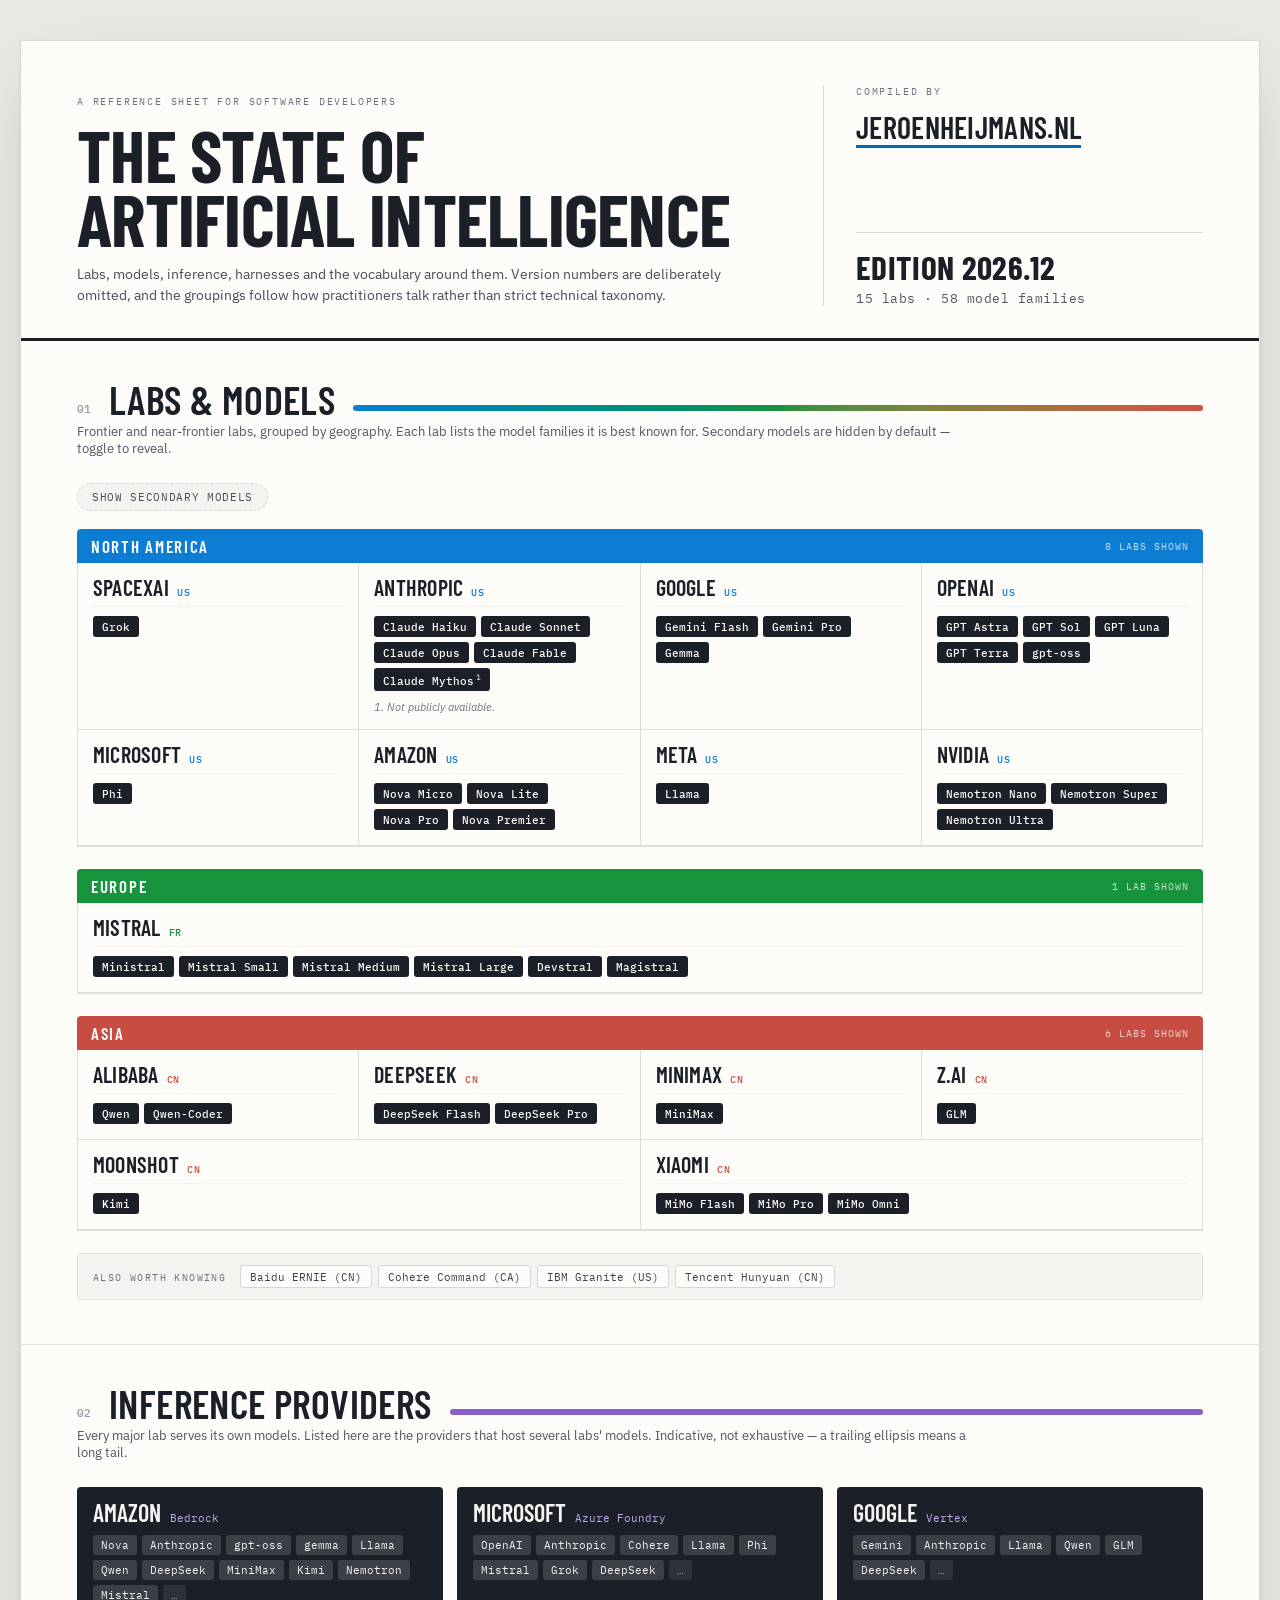
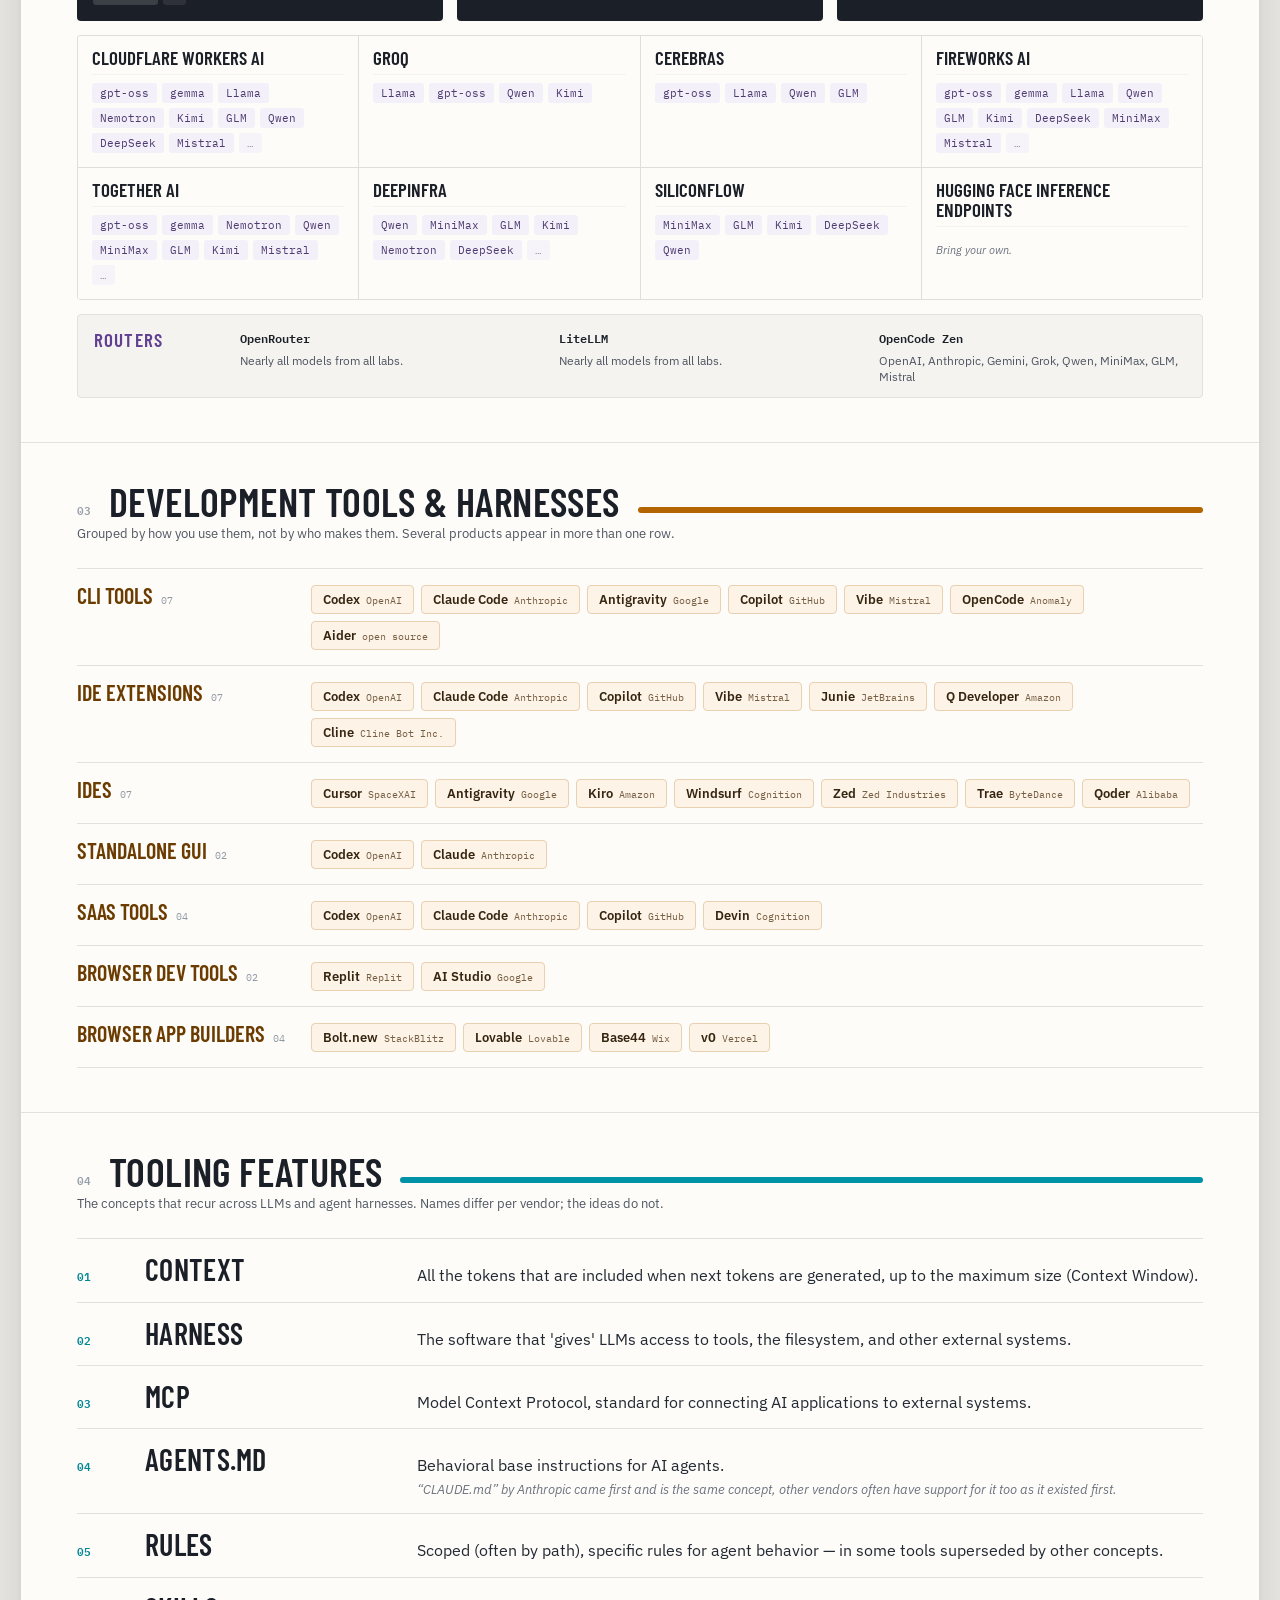
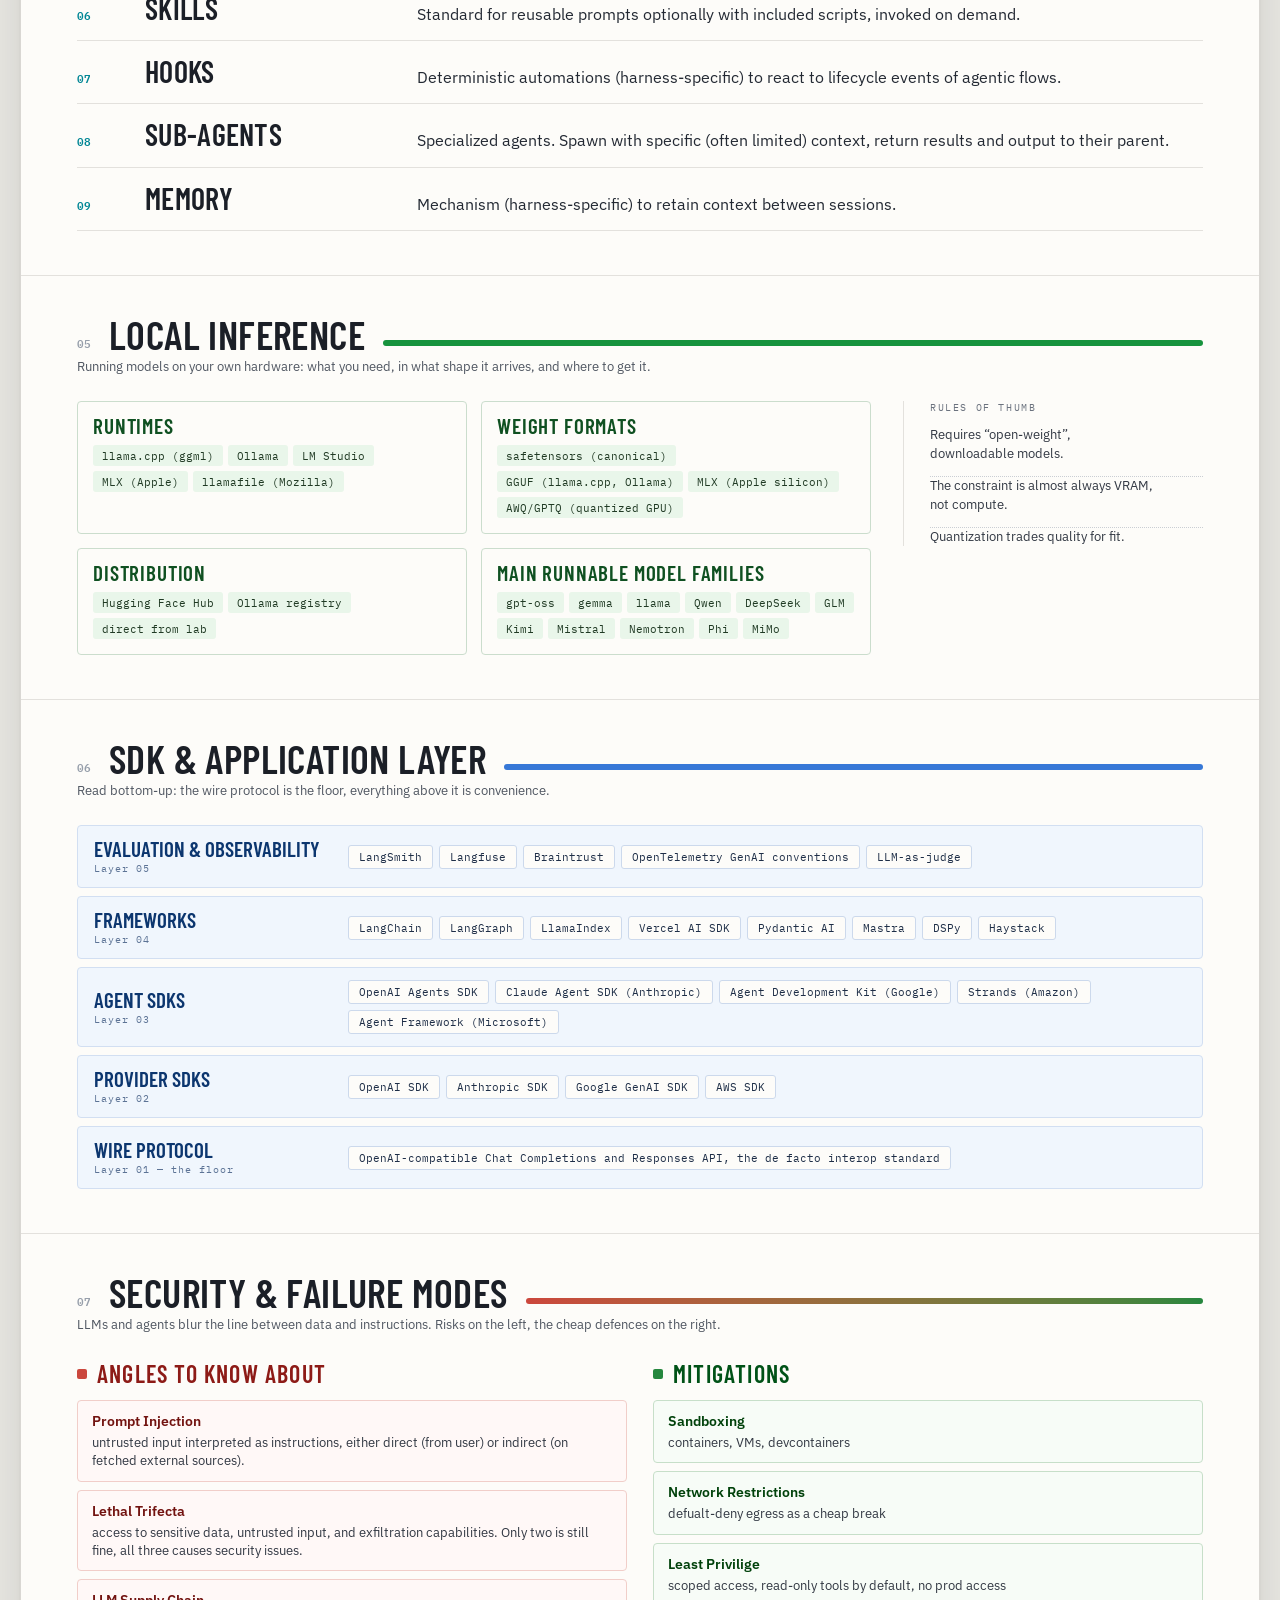
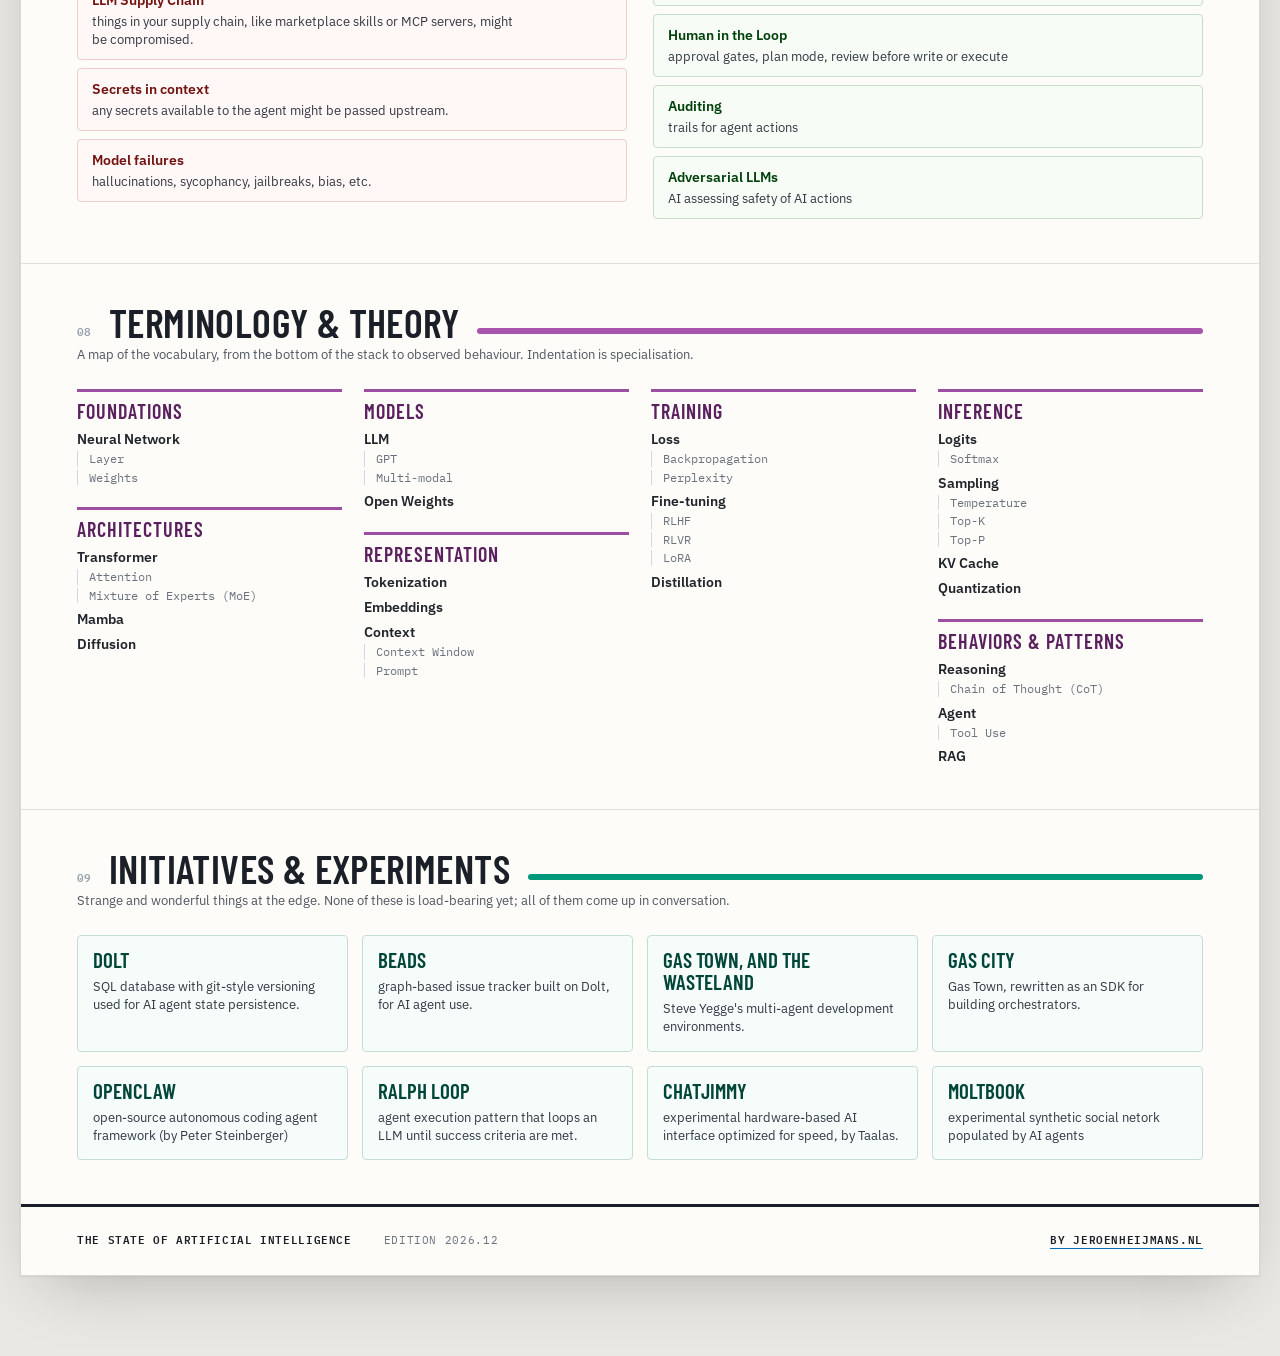
==== index.html @ d15d2871 "feat: implement "State of AI" poster infographic Single fixed-width (1440px max) poster page matchin" ====
<!doctype html>
<html lang="en">
<head>
<meta charset="utf-8">
<meta name="viewport" content="width=device-width, initial-scale=1">
<title>The State of Artificial Intelligence</title>
<meta name="description" content="A reference sheet for software developers: labs, models, inference, harnesses and the vocabulary around them.">
<link rel="preconnect" href="https://fonts.googleapis.com">
<link rel="preconnect" href="https://fonts.gstatic.com" crossorigin>
<link href="https://fonts.googleapis.com/css2?family=Barlow+Condensed:wght@500;600;700&family=IBM+Plex+Sans:wght@400;500;600&family=IBM+Plex+Mono:wght@400;500;600&display=swap" rel="stylesheet">
<link rel="stylesheet" href="css/style.css">
<link rel="icon" href="data:,">
</head>
<body>

<div class="page">
<div class="poster">

  <header class="title-block">
    <div class="title-main">
      <p class="kicker">A reference sheet for software developers</p>
      <h1>The State of<br>Artificial Intelligence</h1>
      <p class="dek">Labs, models, inference, harnesses and the vocabulary around them.
        Version numbers are deliberately omitted, and the groupings follow how
        practitioners talk rather than strict technical taxonomy.</p>
    </div>
    <div class="title-side">
      <div class="title-side-top">
        <div class="eyebrow">Compiled by</div>
        <a class="byline" href="https://jeroenheijmans.nl">JeroenHeijmans.nl</a>
      </div>
      <div class="title-side-bottom">
        <div class="edition" id="edition"></div>
        <div class="counts" id="counts"></div>
      </div>
    </div>
  </header>

  <main id="sections"></main>

  <footer class="colophon">
    <span class="colophon-title">The State of Artificial Intelligence</span>
    <span id="colophon-edition"></span>
    <span class="spacer"></span>
    <a href="https://jeroenheijmans.nl">By JeroenHeijmans.nl</a>
  </footer>

</div>
</div>

<script src="data/labs.js"></script>
<script src="data/inference.js"></script>
<script src="data/tools.js"></script>
<script src="data/features.js"></script>
<script src="data/local.js"></script>
<script src="data/sdk.js"></script>
<script src="data/security.js"></script>
<script src="data/terminology.js"></script>
<script src="data/initiatives.js"></script>
<script src="js/app.js"></script>
<script src="js/sections/labs.js"></script>
<script src="js/sections/inference.js"></script>
<script src="js/sections/tools.js"></script>
<script src="js/sections/features.js"></script>
<script src="js/sections/local.js"></script>
<script src="js/sections/sdk.js"></script>
<script src="js/sections/security.js"></script>
<script src="js/sections/terminology.js"></script>
<script src="js/sections/initiatives.js"></script>
</body>
</html>
---- css/style.css ----
/* ==========================================================================
   The State of Artificial Intelligence — design system
   One fixed-width poster, one style, screen and print alike.
   ========================================================================== */

:root {
  color-scheme: light;

  --paper:      oklch(0.93 0.006 90);
  --card:       oklch(0.99 0.004 90);
  --card-tint:  oklch(0.965 0.004 90);
  --ink:        oklch(0.24 0.015 260);
  --ink-soft:   oklch(0.42 0.02 260);
  --ink-muted:  oklch(0.45 0.02 260);
  --ink-faint:  oklch(0.55 0.02 260);
  --hairline:   oklch(0.9 0.006 90);
  --hairline-strong: oklch(0.88 0.006 90);
  --hairline-soft: oklch(0.91 0.006 90);

  --accent-link: oklch(0.52 0.15 250);
  --accent-link-hover: oklch(0.42 0.16 250);

  --hue-labs-na: 250;
  --hue-labs-eu: 148;
  --hue-labs-asia: 28;
  --hue-inference: 300;
  --hue-tools: 72;
  --hue-features: 205;
  --hue-local: 148;
  --hue-sdk: 258;
  --hue-security-risk: 28;
  --hue-security-mitigation: 148;
  --hue-terminology: 325;
  --hue-initiatives: 178;

  --font-display: "Barlow Condensed", sans-serif;
  --font-body: "IBM Plex Sans", system-ui, sans-serif;
  --font-mono: "IBM Plex Mono", ui-monospace, monospace;

  --content-max: 1440px;
  --radius: 4px;
}

* { box-sizing: border-box; }

html, body {
  margin: 0;
  padding: 0;
  background: var(--paper);
}

body {
  font-family: var(--font-body);
  color: var(--ink);
  -webkit-font-smoothing: antialiased;
  text-rendering: optimizeLegibility;
}

a { color: var(--accent-link); text-decoration: none; }
a:hover { color: var(--accent-link-hover); text-decoration: underline; }

.page {
  width: 100%;
  display: flex;
  justify-content: center;
  padding: 40px 20px 80px;
}

.poster {
  width: var(--content-max);
  max-width: 100%;
  background: var(--card);
  box-shadow: 0 1px 2px rgba(0, 0, 0, .06), 0 24px 64px -24px rgba(0, 0, 0, .25);
  border: 1px solid var(--hairline-strong);
}

/* ---------- Title block ---------- */

.title-block {
  display: grid;
  grid-template-columns: minmax(0, 1fr) 380px;
  gap: 40px;
  padding: 44px 56px 32px;
  border-bottom: 3px solid var(--ink);
}

.eyebrow, .kicker {
  font-family: var(--font-mono);
  font-size: 10px;
  letter-spacing: .18em;
  text-transform: uppercase;
  color: var(--ink-faint);
  margin-bottom: 14px;
}

.title-main h1 {
  font-family: var(--font-display);
  font-weight: 700;
  font-size: clamp(40px, 5.7vw, 82px);
  line-height: .88;
  letter-spacing: -.01em;
  text-transform: uppercase;
  margin: 0 0 14px;
}

.title-main .dek {
  margin: 0;
  max-width: 680px;
  font-size: 14px;
  line-height: 1.5;
  color: var(--ink-soft);
  text-wrap: pretty;
}

.title-side {
  display: flex;
  flex-direction: column;
  justify-content: space-between;
  gap: 26px;
  border-left: 1px solid var(--hairline-strong);
  padding-left: 32px;
}

.byline {
  font-family: var(--font-display);
  font-weight: 600;
  font-size: clamp(20px, 2.4vw, 30px);
  line-height: 1;
  text-transform: uppercase;
  letter-spacing: .01em;
  color: var(--ink);
  display: inline-block;
  border-bottom: 3px solid var(--accent-link);
  padding-bottom: 3px;
}
.byline:hover { color: var(--ink); text-decoration: none; }

.title-side-bottom {
  display: flex;
  flex-direction: column;
  gap: 6px;
  padding-top: 18px;
  border-top: 1px solid var(--hairline-strong);
}

.edition {
  font-family: var(--font-display);
  font-weight: 700;
  font-size: clamp(22px, 2.6vw, 34px);
  line-height: 1;
  text-transform: uppercase;
  letter-spacing: .01em;
}

.counts {
  font-family: var(--font-mono);
  font-size: 12.5px;
  letter-spacing: .04em;
  color: var(--ink-muted);
}

@media (max-width: 760px) {
  .title-block { grid-template-columns: 1fr; }
  .title-side { border-left: none; padding-left: 0; border-top: 1px solid var(--hairline-strong); padding-top: 24px; flex-direction: row; justify-content: space-between; }
}

/* ---------- Panels (shared chrome) ---------- */

.panel {
  padding: 40px 56px 44px;
  border-bottom: 1px solid var(--hairline-soft);
}
.panel:last-of-type { border-bottom: none; }

.panel-head {
  display: flex;
  align-items: flex-end;
  gap: 18px;
  margin-bottom: 6px;
}

.panel-num {
  font-family: var(--font-mono);
  font-size: 11px;
  font-weight: 600;
  color: oklch(0.7 0.02 260);
}

.panel-head h2 {
  font-family: var(--font-display);
  font-weight: 600;
  text-transform: uppercase;
  letter-spacing: .01em;
  font-size: clamp(26px, 3.4vw, 40px);
  line-height: .9;
  margin: 0;
}

.panel-rule {
  flex: 1;
  height: 6px;
  border-radius: 3px;
  margin-bottom: 6px;
  background: oklch(0.58 0.16 var(--accent, 250));
}

.panel-intro {
  margin: 0 0 26px;
  font-size: 13px;
  color: var(--ink-muted);
  max-width: 900px;
}

@media (prefers-reduced-motion: no-preference) {
  .panel {
    opacity: 0;
    transform: translateY(14px);
    transition: opacity .5s ease, transform .5s ease;
  }
  .panel.is-visible { opacity: 1; transform: none; }
}

/* Per-section accent hues */
.panel--inference-providers { --accent: var(--hue-inference); }
.panel--development-tools { --accent: var(--hue-tools); }
.panel--tooling-features { --accent: var(--hue-features); }
.panel--local-inference { --accent: var(--hue-local); }
.panel--sdk-application-layer { --accent: var(--hue-sdk); }
.panel--security-and-failure-modes .panel-rule {
  background: linear-gradient(90deg, oklch(0.58 0.17 var(--hue-security-risk)), oklch(0.55 0.14 var(--hue-security-mitigation)));
}
.panel--terminology-and-theory { --accent: var(--hue-terminology); }
.panel--initiatives-and-experiments { --accent: var(--hue-initiatives); }
.panel--labs-and-models .panel-rule {
  background: linear-gradient(90deg, oklch(0.58 0.16 var(--hue-labs-na)), oklch(0.58 0.16 var(--hue-labs-eu)), oklch(0.6 0.17 var(--hue-labs-asia)));
}

/* ---------- 01 Labs & Models ---------- */

.labs-toggle {
  font-family: var(--font-mono);
  font-size: 11px;
  letter-spacing: .06em;
  text-transform: uppercase;
  color: var(--ink-soft);
  background: var(--card-tint);
  border: 1px dashed var(--hairline-strong);
  border-radius: 999px;
  padding: 6px 14px;
  cursor: pointer;
  margin-bottom: 18px;
}
.labs-toggle:hover { color: var(--ink); border-color: var(--ink); }

.lab-region { margin-bottom: 22px; }

.lab-region-head {
  display: flex;
  align-items: center;
  gap: 12px;
  background: oklch(0.58 0.16 var(--region-hue, 250));
  padding: 7px 14px;
  border-radius: 4px 4px 0 0;
}
.lab-region-name {
  font-family: var(--font-display);
  font-weight: 600;
  text-transform: uppercase;
  letter-spacing: .1em;
  font-size: 17px;
  color: #fff;
}
.lab-region-tally {
  flex: 1;
  text-align: right;
  font-family: var(--font-mono);
  font-size: 10px;
  letter-spacing: .1em;
  color: rgba(255, 255, 255, .75);
  text-transform: uppercase;
}

.lab-grid {
  display: flex;
  flex-wrap: wrap;
  border: 1px solid var(--hairline);
  border-top: none;
  border-left: none;
}

.lab-card {
  flex: 1 1 280px;
  background: var(--card);
  border-left: 1px solid var(--hairline);
  border-bottom: 1px solid var(--hairline);
  padding: 13px 15px 15px;
  display: flex;
  flex-direction: column;
  gap: 9px;
}

.lab-card-head {
  display: flex;
  align-items: baseline;
  gap: 8px;
  border-bottom: 1px solid var(--card-tint);
  padding-bottom: 7px;
}
.lab-name {
  font-family: var(--font-display);
  font-weight: 600;
  font-size: 22px;
  line-height: 1;
  text-transform: uppercase;
  letter-spacing: .01em;
}
.lab-cc {
  font-family: var(--font-mono);
  font-size: 10px;
  font-weight: 500;
  color: oklch(0.58 0.16 var(--region-hue, 250));
  letter-spacing: .08em;
}
.lab-chips { display: flex; flex-wrap: wrap; gap: 5px; }

.lab-chip {
  display: inline-block;
  padding: 3.5px 9px;
  border-radius: 3px;
  font-family: var(--font-mono);
  font-size: 11px;
  white-space: nowrap;
}
.lab-chip--main {
  background: var(--ink);
  color: var(--card);
  font-weight: 500;
}
.lab-chip--secondary {
  background: var(--card-tint);
  border: 1px dashed oklch(0.8 0.01 260);
  color: var(--ink-muted);
}
.lab-chip--addendum {
  background: var(--card);
  border: 1px solid oklch(0.88 0.01 260);
  color: oklch(0.38 0.02 260);
}
.lab-chip-mark { font-size: 8px; opacity: .8; margin-left: 2px; }

.lab-chips--secondary { display: none; }
.labs-wrap--open .lab-chips--secondary { display: flex; }

.lab-footnote {
  font-size: 10.5px;
  font-style: italic;
  color: var(--ink-faint);
  line-height: 1.35;
}

.lab-addendum {
  display: flex;
  align-items: baseline;
  gap: 14px;
  flex-wrap: wrap;
  background: var(--card-tint);
  border: 1px solid var(--hairline-soft);
  border-radius: 4px;
  padding: 11px 15px;
}
.lab-addendum-label {
  font-family: var(--font-mono);
  font-size: 10px;
  letter-spacing: .14em;
  text-transform: uppercase;
  color: var(--ink-faint);
  white-space: nowrap;
}
.lab-addendum-chips { display: flex; flex-wrap: wrap; gap: 6px; }

/* ---------- 02 Inference Providers ---------- */

.hyperscaler-grid {
  display: grid;
  grid-template-columns: repeat(3, 1fr);
  gap: 14px;
  margin-bottom: 14px;
}
.hyperscaler-card {
  background: var(--ink);
  color: var(--card-tint);
  border-radius: 4px;
  padding: 14px 16px 16px;
  display: flex;
  flex-direction: column;
  gap: 10px;
}
.hyperscaler-head { display: flex; align-items: baseline; gap: 9px; }
.hyperscaler-name {
  font-family: var(--font-display);
  font-weight: 600;
  font-size: 24px;
  line-height: 1;
  text-transform: uppercase;
}
.hyperscaler-product {
  font-family: var(--font-mono);
  font-size: 11px;
  color: oklch(0.78 0.09 var(--hue-inference));
}

.host-chips { display: flex; flex-wrap: wrap; gap: 5px; }
.host-chip {
  display: inline-block;
  padding: 3px 8px;
  border-radius: 3px;
  background: rgba(255, 255, 255, .14);
  font-family: var(--font-mono);
  font-size: 10.5px;
  white-space: nowrap;
}
.provider-card .host-chip {
  background: oklch(0.96 0.012 var(--hue-inference));
  color: oklch(0.4 0.09 var(--hue-inference));
}
.host-chip--ellipsis { opacity: .6; }

.provider-grid {
  display: flex;
  flex-wrap: wrap;
  border: 1px solid var(--hairline);
  border-radius: 4px;
  overflow: hidden;
  border-bottom: none;
  border-right: none;
  margin-bottom: 14px;
}
.provider-card {
  flex: 1 1 258px;
  background: var(--card);
  border-right: 1px solid var(--hairline);
  border-bottom: 1px solid var(--hairline);
  padding: 12px 14px 14px;
  display: flex;
  flex-direction: column;
  gap: 8px;
}
.provider-name {
  font-family: var(--font-display);
  font-weight: 600;
  font-size: 19px;
  line-height: 1.05;
  text-transform: uppercase;
  border-bottom: 1px solid var(--card-tint);
  padding-bottom: 6px;
}
.provider-note { font-size: 10.5px; font-style: italic; color: var(--ink-faint); }

.router-row {
  display: grid;
  grid-template-columns: 130px 1fr;
  gap: 16px;
  align-items: start;
  background: var(--card-tint);
  border: 1px solid var(--hairline-soft);
  border-radius: 4px;
  padding: 13px 16px;
}
.router-label {
  font-family: var(--font-display);
  font-weight: 600;
  font-size: 19px;
  text-transform: uppercase;
  letter-spacing: .06em;
  color: oklch(0.45 0.13 var(--hue-inference));
}
.router-grid { display: grid; grid-template-columns: repeat(3, 1fr); gap: 12px; }
.router-item { display: flex; flex-direction: column; gap: 5px; }
.router-name { font-family: var(--font-mono); font-size: 12px; font-weight: 600; }
.router-hosts { font-size: 11.5px; color: var(--ink-muted); line-height: 1.35; }

@media (max-width: 900px) {
  .hyperscaler-grid { grid-template-columns: 1fr; }
  .router-row { grid-template-columns: 1fr; }
  .router-grid { grid-template-columns: 1fr 1fr; }
}

/* ---------- 03 Development Tools & Harnesses ---------- */

.tools-wrap { display: flex; flex-direction: column; border-top: 1px solid var(--hairline-soft); }

.tool-row {
  display: grid;
  grid-template-columns: 210px 1fr;
  gap: 24px;
  align-items: baseline;
  padding: 15px 0;
  border-bottom: 1px solid var(--hairline-soft);
}
.tool-cat { display: flex; align-items: baseline; gap: 8px; }
.tool-cat-name {
  font-family: var(--font-display);
  font-weight: 600;
  font-size: 22px;
  line-height: 1;
  text-transform: uppercase;
  color: oklch(0.4 0.11 var(--hue-tools));
}
.tool-cat-tally { font-family: var(--font-mono); font-size: 10px; color: oklch(0.68 0.02 260); }

.tool-chips { display: flex; flex-wrap: wrap; gap: 7px; }
.tool-chip {
  display: inline-flex;
  align-items: baseline;
  gap: 6px;
  padding: 5px 11px;
  border-radius: 4px;
  background: oklch(0.97 0.02 var(--hue-tools));
  border: 1px solid oklch(0.87 0.05 var(--hue-tools));
  white-space: nowrap;
}
.tool-name { font-size: 13px; font-weight: 600; color: oklch(0.28 0.04 var(--hue-tools)); }
.tool-vendor { font-family: var(--font-mono); font-size: 10px; color: oklch(0.5 0.05 var(--hue-tools)); }

@media (max-width: 700px) {
  .tool-row { grid-template-columns: 1fr; gap: 8px; }
}

/* ---------- 04 Tooling Features ---------- */

.features-wrap { display: flex; flex-direction: column; border-top: 1px solid var(--hairline-soft); }

.feature-row {
  display: grid;
  grid-template-columns: 46px 250px 1fr;
  gap: 22px;
  align-items: baseline;
  padding: 15px 0;
  border-bottom: 1px solid var(--hairline-soft);
}
.feature-num { font-family: var(--font-mono); font-size: 11px; font-weight: 600; color: oklch(0.55 0.13 var(--hue-features)); }
.feature-term {
  font-family: var(--font-display);
  font-weight: 600;
  font-size: 30px;
  line-height: 1;
  text-transform: uppercase;
  letter-spacing: .01em;
}
.feature-body { display: flex; flex-direction: column; gap: 4px; }
.feature-def { font-size: 16px; line-height: 1.4; color: oklch(0.28 0.02 260); text-wrap: pretty; }
.feature-footnote { font-size: 12.5px; font-style: italic; line-height: 1.4; color: var(--ink-faint); text-wrap: pretty; }

@media (max-width: 760px) {
  .feature-row { grid-template-columns: 1fr; gap: 4px; }
}

/* ---------- 05 Local Inference ---------- */

.local-wrap { display: grid; grid-template-columns: 1fr 300px; gap: 32px; align-items: start; }

.lane-grid { display: grid; grid-template-columns: repeat(2, 1fr); gap: 14px; }
.lane-card {
  border: 1px solid oklch(0.88 0.03 var(--hue-local));
  border-radius: 4px;
  padding: 13px 15px 15px;
  display: flex;
  flex-direction: column;
  gap: 9px;
}
.lane-name {
  font-family: var(--font-display);
  font-weight: 600;
  font-size: 21px;
  line-height: 1;
  text-transform: uppercase;
  letter-spacing: .04em;
  color: oklch(0.38 0.1 var(--hue-local));
}
.lane-items { display: flex; flex-wrap: wrap; gap: 5px; }
.lane-chip {
  padding: 3.5px 9px;
  border-radius: 3px;
  background: oklch(0.96 0.02 var(--hue-local));
  font-family: var(--font-mono);
  font-size: 11px;
  color: oklch(0.32 0.05 var(--hue-local));
  white-space: nowrap;
}

.local-notes {
  border-left: 1px solid var(--hairline-soft);
  padding-left: 26px;
  display: flex;
  flex-direction: column;
  gap: 12px;
}
.local-notes-label {
  font-family: var(--font-mono);
  font-size: 10px;
  letter-spacing: .16em;
  text-transform: uppercase;
  color: var(--ink-faint);
}
.local-note {
  font-size: 13px;
  line-height: 1.45;
  color: oklch(0.34 0.02 260);
  padding-bottom: 12px;
  border-bottom: 1px dotted oklch(0.85 0.01 260);
  text-wrap: pretty;
}
.local-note:last-child { border-bottom: none; padding-bottom: 0; }

@media (max-width: 900px) {
  .local-wrap { grid-template-columns: 1fr; }
  .local-notes { border-left: none; padding-left: 0; border-top: 1px solid var(--hairline-soft); padding-top: 16px; }
}
@media (max-width: 600px) {
  .lane-grid { grid-template-columns: 1fr; }
}

/* ---------- 06 SDK & Application Layer ---------- */

.sdk-wrap { display: flex; flex-direction: column; gap: 8px; }
.sdk-layer {
  display: grid;
  grid-template-columns: 232px 1fr;
  gap: 22px;
  align-items: center;
  background: oklch(0.97 0.012 var(--hue-sdk));
  border: 1px solid oklch(0.9 0.03 var(--hue-sdk));
  border-radius: 4px;
  padding: 12px 16px;
}
.sdk-layer-head { display: flex; flex-direction: column; gap: 2px; }
.sdk-layer-name {
  font-family: var(--font-display);
  font-weight: 600;
  font-size: 21px;
  line-height: 1.05;
  text-transform: uppercase;
  color: oklch(0.34 0.11 var(--hue-sdk));
}
.sdk-layer-tier { font-family: var(--font-mono); font-size: 10px; letter-spacing: .1em; color: oklch(0.55 0.06 var(--hue-sdk)); }
.sdk-layer-items { display: flex; flex-wrap: wrap; gap: 6px; }
.sdk-chip {
  display: inline-block;
  padding: 4px 10px;
  border-radius: 3px;
  background: var(--card);
  border: 1px solid oklch(0.88 0.03 var(--hue-sdk));
  font-family: var(--font-mono);
  font-size: 11px;
  color: oklch(0.3 0.05 var(--hue-sdk));
  white-space: nowrap;
}

@media (max-width: 700px) {
  .sdk-layer { grid-template-columns: 1fr; }
}

/* ---------- 07 Security & Failure Modes ---------- */

.sec-grid { display: grid; grid-template-columns: 1fr 1fr; gap: 26px; align-items: start; }
.sec-col-head {
  display: flex;
  align-items: center;
  gap: 10px;
  margin-bottom: 12px;
  font-family: var(--font-display);
  font-weight: 600;
  font-size: 24px;
  text-transform: uppercase;
  letter-spacing: .05em;
}
.sec-col-head--risk { color: oklch(0.42 0.15 var(--hue-security-risk)); }
.sec-col-head--mitigation { color: oklch(0.38 0.12 var(--hue-security-mitigation)); }
.sec-dot { width: 10px; height: 10px; border-radius: 2px; }
.sec-col-head--risk .sec-dot { background: oklch(0.58 0.17 var(--hue-security-risk)); }
.sec-col-head--mitigation .sec-dot { background: oklch(0.55 0.14 var(--hue-security-mitigation)); }

.sec-list { display: flex; flex-direction: column; gap: 8px; }
.sec-card { border-radius: 4px; padding: 11px 14px; }
.sec-card--risk { border: 1px solid oklch(0.88 0.04 var(--hue-security-risk)); background: oklch(0.985 0.008 var(--hue-security-risk)); }
.sec-card--mitigation { border: 1px solid oklch(0.88 0.04 var(--hue-security-mitigation)); background: oklch(0.985 0.008 var(--hue-security-mitigation)); }
.sec-term { font-size: 14px; font-weight: 600; margin-bottom: 3px; }
.sec-card--risk .sec-term { color: oklch(0.36 0.13 var(--hue-security-risk)); }
.sec-card--mitigation .sec-term { color: oklch(0.32 0.11 var(--hue-security-mitigation)); }
.sec-def { font-size: 12.5px; line-height: 1.45; color: oklch(0.34 0.02 260); text-wrap: pretty; }

@media (max-width: 760px) {
  .sec-grid { grid-template-columns: 1fr; }
}

/* ---------- 08 Terminology & Theory ---------- */

.term-wrap { columns: 4; column-gap: 22px; }
.term-category {
  break-inside: avoid;
  border-top: 3px solid oklch(0.55 0.15 var(--hue-terminology));
  padding-top: 9px;
  margin-bottom: 22px;
}
.term-category-name {
  font-family: var(--font-display);
  font-weight: 600;
  font-size: 20px;
  line-height: 1;
  text-transform: uppercase;
  letter-spacing: .05em;
  margin-bottom: 9px;
  color: oklch(0.36 0.12 var(--hue-terminology));
}
.term-node { margin-bottom: 7px; }
.term-name { font-size: 13.5px; font-weight: 600; color: oklch(0.26 0.015 260); }
.term-child {
  font-family: var(--font-mono);
  font-size: 11.5px;
  color: var(--ink-faint);
  padding-left: 11px;
  border-left: 1px solid oklch(0.88 0.03 var(--hue-terminology));
  margin-top: 3px;
  line-height: 1.35;
}

@media (max-width: 1100px) { .term-wrap { columns: 3; } }
@media (max-width: 800px) { .term-wrap { columns: 2; } }
@media (max-width: 500px) { .term-wrap { columns: 1; } }

/* ---------- 09 Initiatives & Experiments ---------- */

.init-grid { display: grid; grid-template-columns: repeat(4, 1fr); gap: 14px; }
.init-card {
  border: 1px solid oklch(0.88 0.03 var(--hue-initiatives));
  background: oklch(0.985 0.008 var(--hue-initiatives));
  border-radius: 4px;
  padding: 13px 15px 15px;
  display: flex;
  flex-direction: column;
  gap: 6px;
}
.init-name {
  font-family: var(--font-display);
  font-weight: 600;
  font-size: 21px;
  line-height: 1.05;
  text-transform: uppercase;
  color: oklch(0.34 0.09 var(--hue-initiatives));
}
.init-def { font-size: 12.5px; line-height: 1.45; color: oklch(0.34 0.02 260); text-wrap: pretty; }

@media (max-width: 1000px) { .init-grid { grid-template-columns: repeat(2, 1fr); } }
@media (max-width: 500px) { .init-grid { grid-template-columns: 1fr; } }

/* ---------- Colophon ---------- */

.colophon {
  border-top: 3px solid var(--ink);
  padding: 22px 56px 26px;
  display: flex;
  align-items: baseline;
  gap: 32px;
  flex-wrap: wrap;
  font-family: var(--font-mono);
  font-size: 10.5px;
  letter-spacing: .06em;
  text-transform: uppercase;
  color: var(--ink-faint);
}
.colophon-title { font-weight: 600; color: var(--ink); }
.colophon .spacer { flex: 1; }
.colophon a {
  font-weight: 600;
  letter-spacing: .06em;
  color: var(--ink);
  border-bottom: 1px solid var(--accent-link);
}
.colophon a:hover { text-decoration: none; }

/* ---------- General responsive fallback ---------- */

@media (max-width: 640px) {
  .title-block, .panel { padding-left: 22px; padding-right: 22px; }
  .colophon { padding-left: 22px; padding-right: 22px; }
}

/* ---------- Print ---------- */

@media print {
  @page { margin: 10mm; }

  html, body { background: #fff; }

  * {
    -webkit-print-color-adjust: exact;
    print-color-adjust: exact;
  }

  .page { padding: 0; }
  .poster { box-shadow: none; border: none; }

  .panel { opacity: 1 !important; transform: none !important; transition: none !important; }

  /* Secondary models must always be visible in print, regardless of the
     on-screen toggle state — a printed reference sheet has no interactivity. */
  .lab-chips--secondary { display: flex !important; }
  .labs-toggle { display: none; }

  .panel { break-inside: avoid; page-break-inside: avoid; }
  .lab-region { break-inside: avoid; }
  .lab-card { break-inside: avoid; }

  a[href]::after { content: ""; }
}
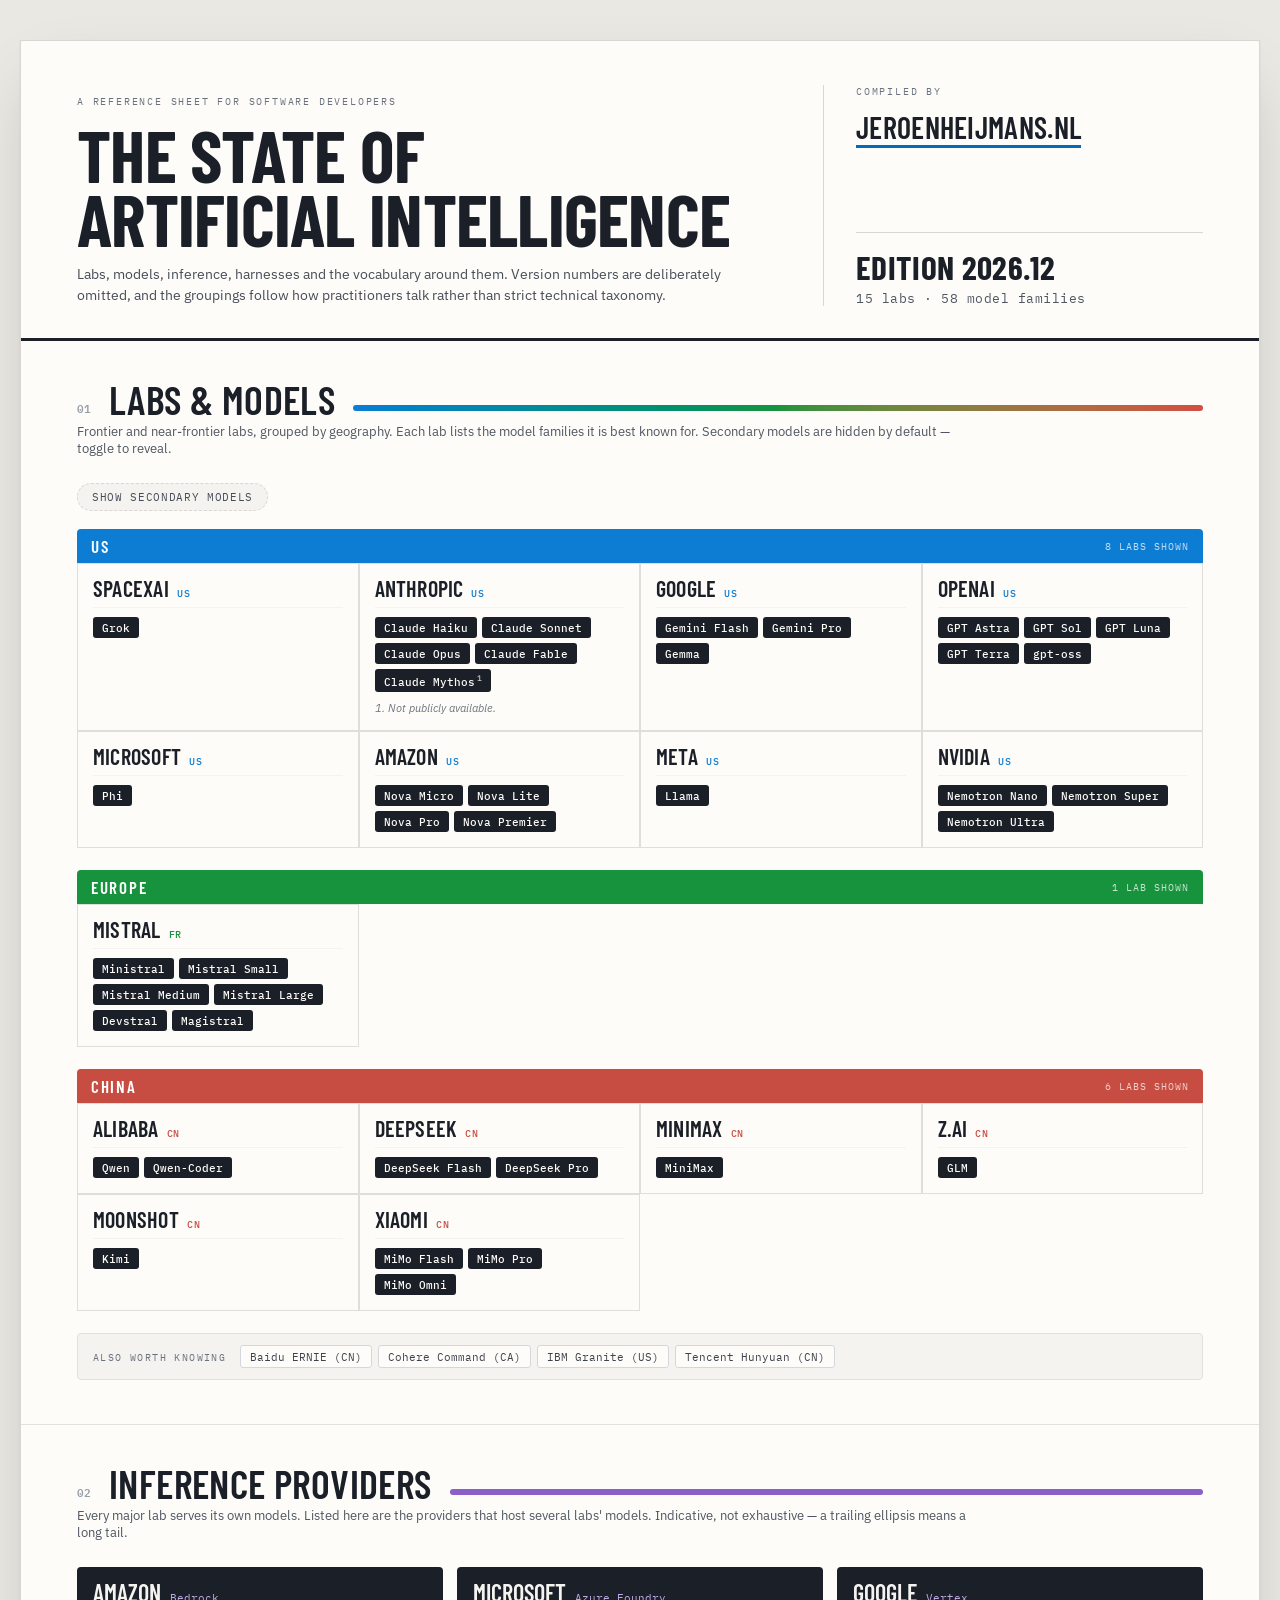
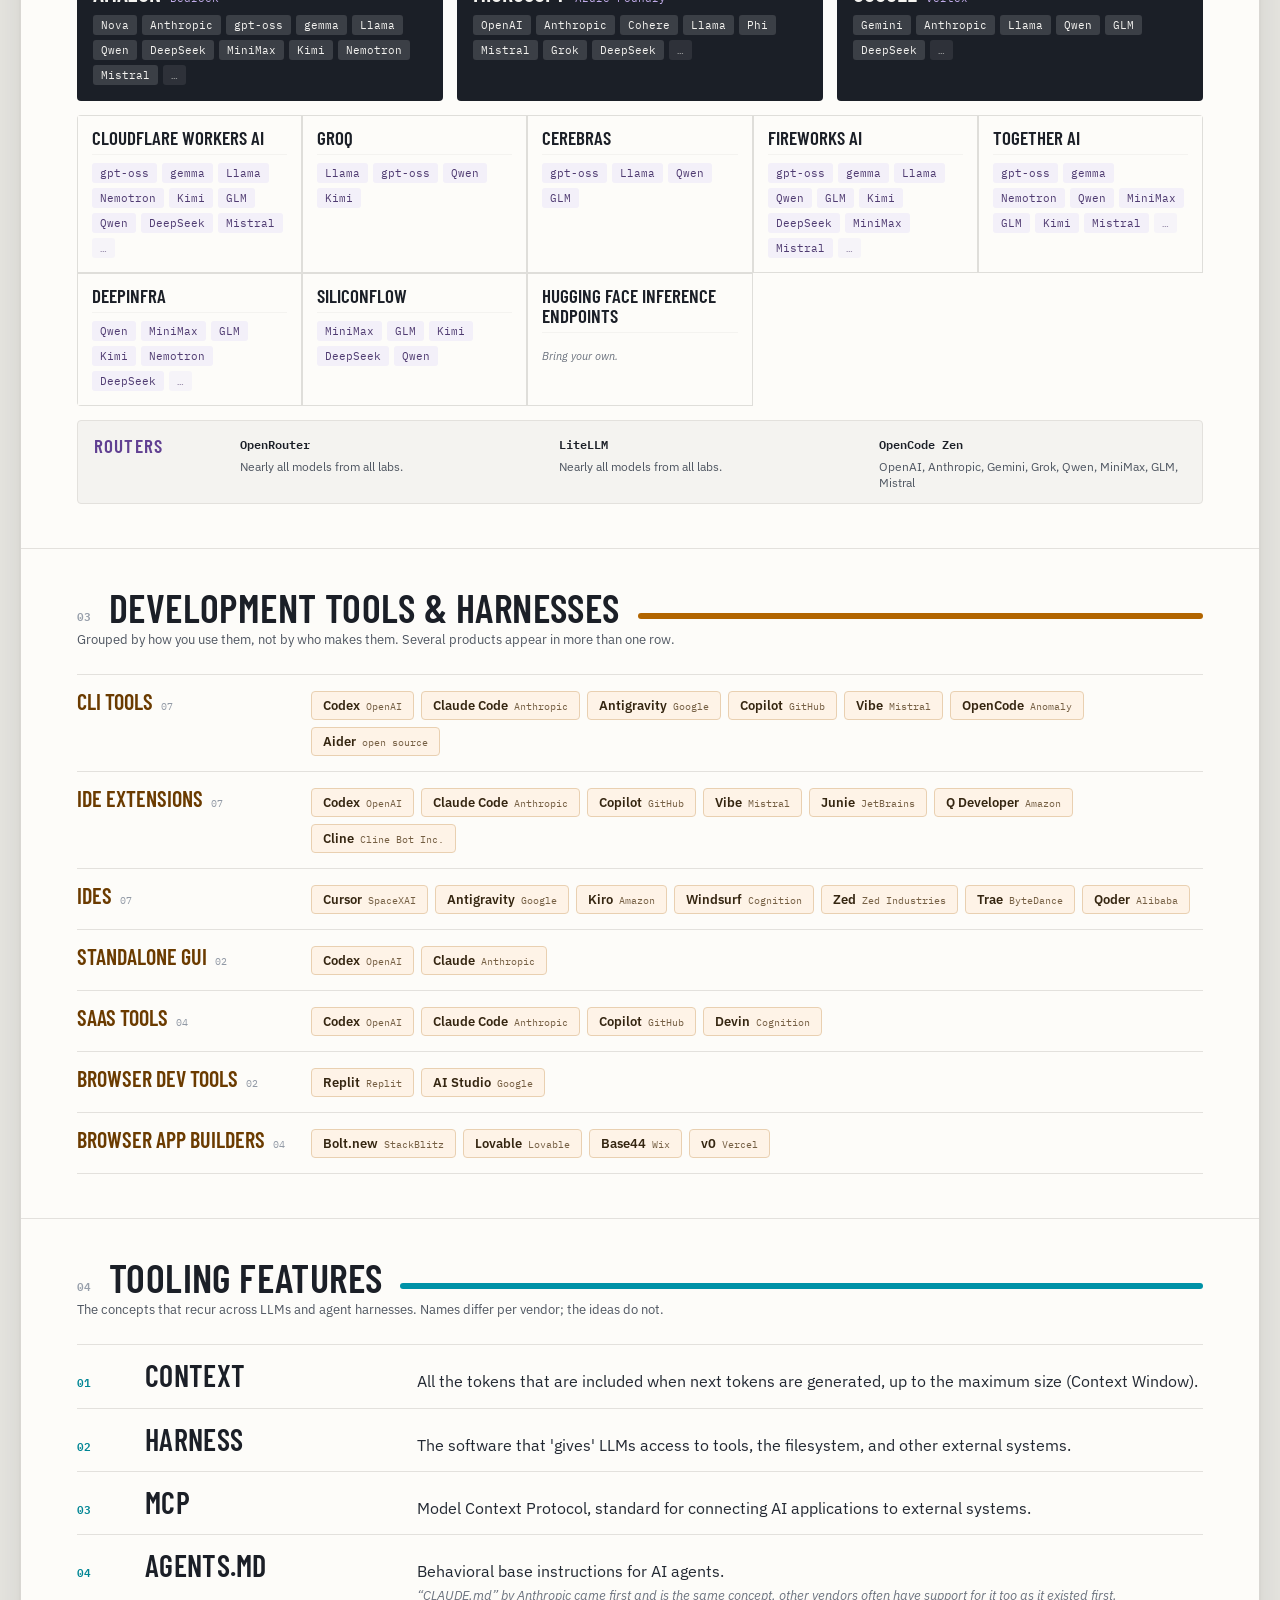
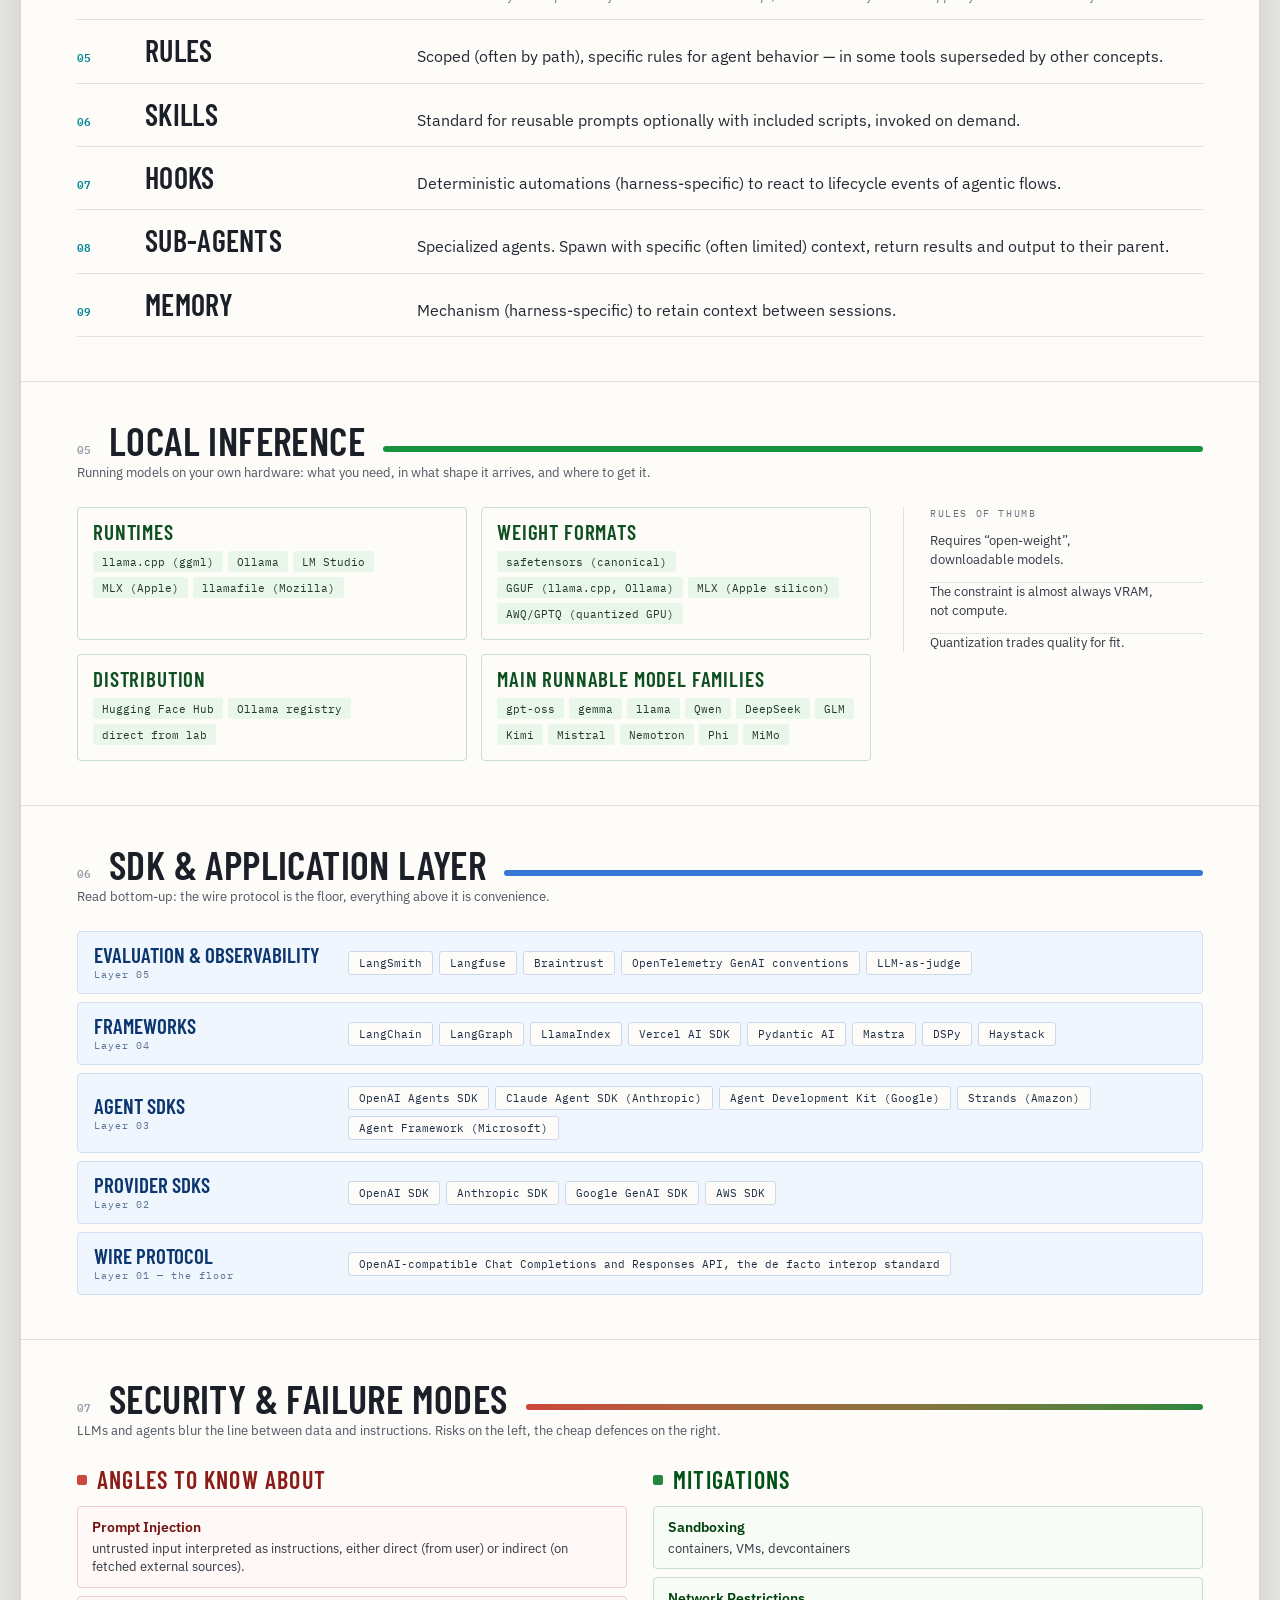
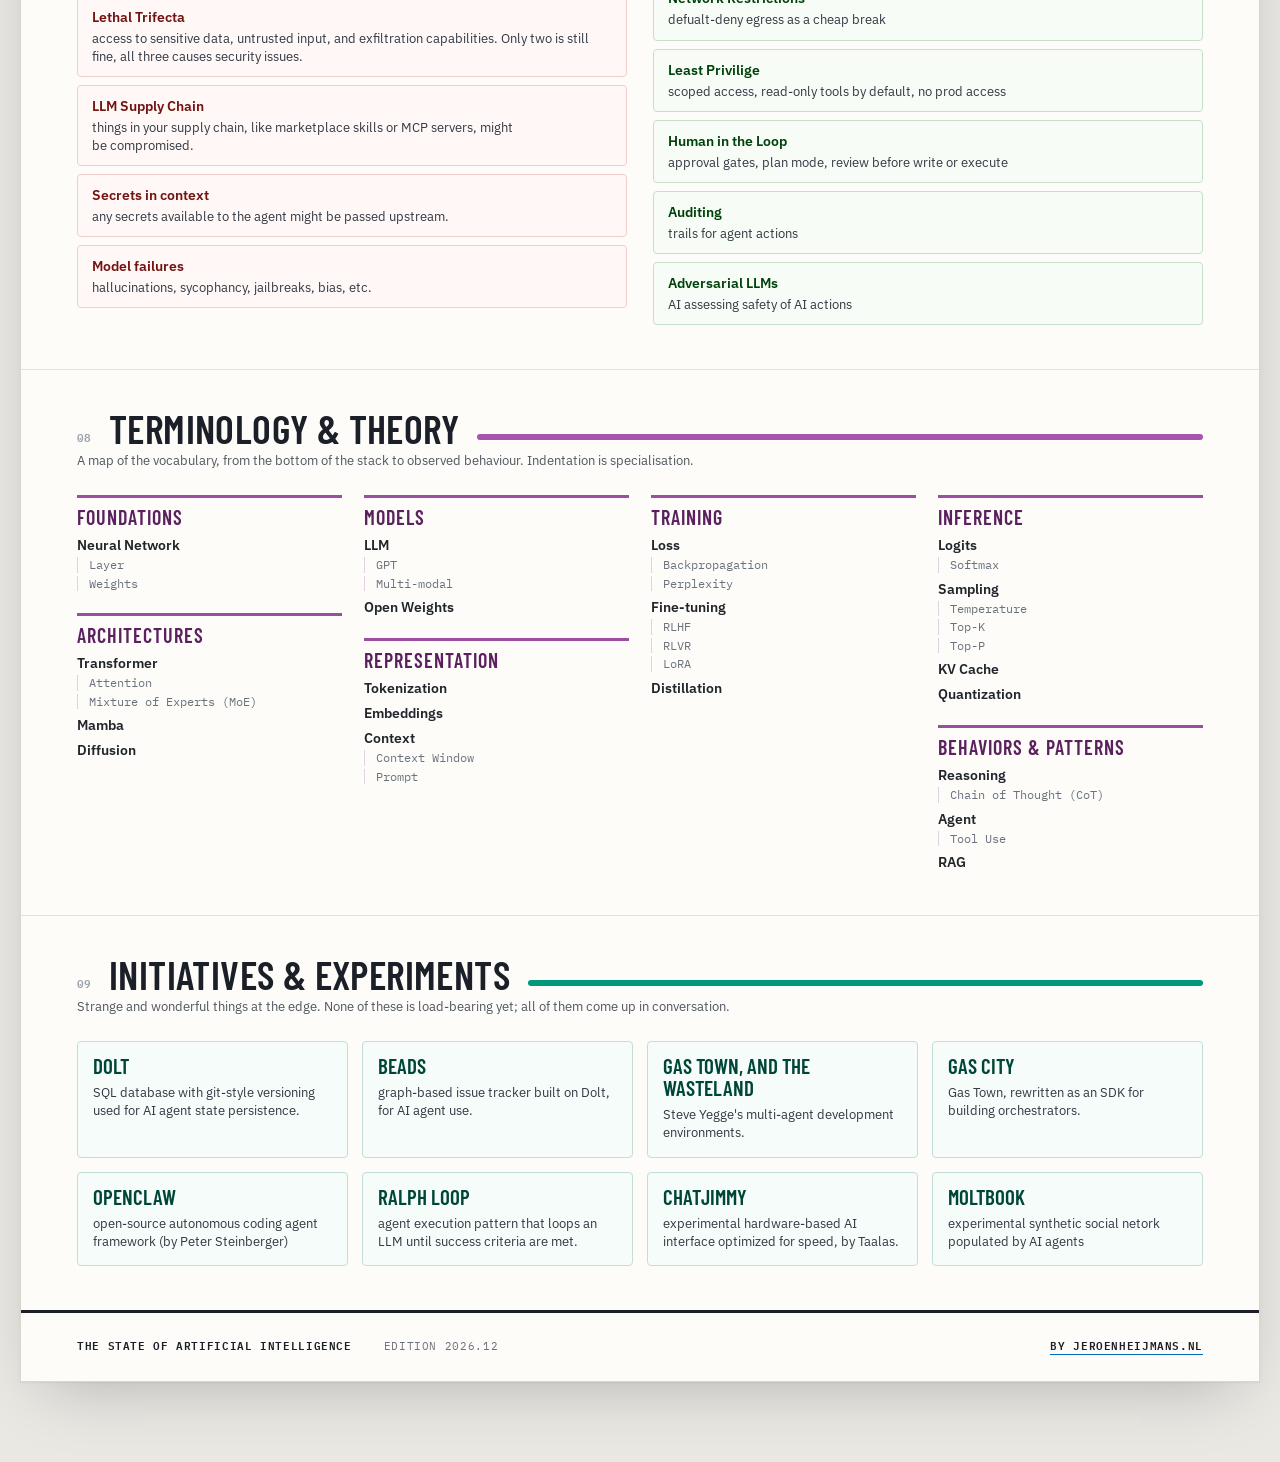
==== commit 76916ac9: "feat: defer script loading, merge data files Add defer to every <script src> tag in index.html so sc" ====
--- a/index.html
+++ b/index.html
@@ -48,24 +48,16 @@
 </div>
 </div>
 
-<script src="data/labs.js"></script>
-<script src="data/inference.js"></script>
-<script src="data/tools.js"></script>
-<script src="data/features.js"></script>
-<script src="data/local.js"></script>
-<script src="data/sdk.js"></script>
-<script src="data/security.js"></script>
-<script src="data/terminology.js"></script>
-<script src="data/initiatives.js"></script>
-<script src="js/app.js"></script>
-<script src="js/sections/labs.js"></script>
-<script src="js/sections/inference.js"></script>
-<script src="js/sections/tools.js"></script>
-<script src="js/sections/features.js"></script>
-<script src="js/sections/local.js"></script>
-<script src="js/sections/sdk.js"></script>
-<script src="js/sections/security.js"></script>
-<script src="js/sections/terminology.js"></script>
-<script src="js/sections/initiatives.js"></script>
+<script src="js/data.js" defer></script>
+<script src="js/app.js" defer></script>
+<script src="js/sections/labs.js" defer></script>
+<script src="js/sections/inference.js" defer></script>
+<script src="js/sections/tools.js" defer></script>
+<script src="js/sections/features.js" defer></script>
+<script src="js/sections/local.js" defer></script>
+<script src="js/sections/sdk.js" defer></script>
+<script src="js/sections/security.js" defer></script>
+<script src="js/sections/terminology.js" defer></script>
+<script src="js/sections/initiatives.js" defer></script>
 </body>
 </html>
--- a/css/style.css
+++ b/css/style.css
@@ -283,16 +283,17 @@
 .lab-grid {
   display: flex;
   flex-wrap: wrap;
+}
+
+/* Every card borders itself on all four sides — unlike relying on the grid
+   container's edge for the last column's right border, this stays correct
+   however many cards end up in a row (e.g. a region with just one lab, or a
+   trailing partial row), since it never depends on a row being fully filled. */
+.lab-card {
+  flex: 0 1 25%;
+  min-width: 220px;
+  background: var(--card);
   border: 1px solid var(--hairline);
-  border-top: none;
-  border-left: none;
-}
-
-.lab-card {
-  flex: 1 1 280px;
-  background: var(--card);
-  border-left: 1px solid var(--hairline);
-  border-bottom: 1px solid var(--hairline);
   padding: 13px 15px 15px;
   display: flex;
   flex-direction: column;
@@ -428,18 +429,17 @@
 .provider-grid {
   display: flex;
   flex-wrap: wrap;
-  border: 1px solid var(--hairline);
   border-radius: 4px;
   overflow: hidden;
-  border-bottom: none;
-  border-right: none;
   margin-bottom: 14px;
 }
+/* Self-bordered on all sides for the same reason as .lab-card: correct
+   regardless of how many cards land in the final row. */
 .provider-card {
-  flex: 1 1 258px;
+  flex: 0 1 20%;
+  min-width: 220px;
   background: var(--card);
-  border-right: 1px solid var(--hairline);
-  border-bottom: 1px solid var(--hairline);
+  border: 1px solid var(--hairline);
   padding: 12px 14px 14px;
   display: flex;
   flex-direction: column;
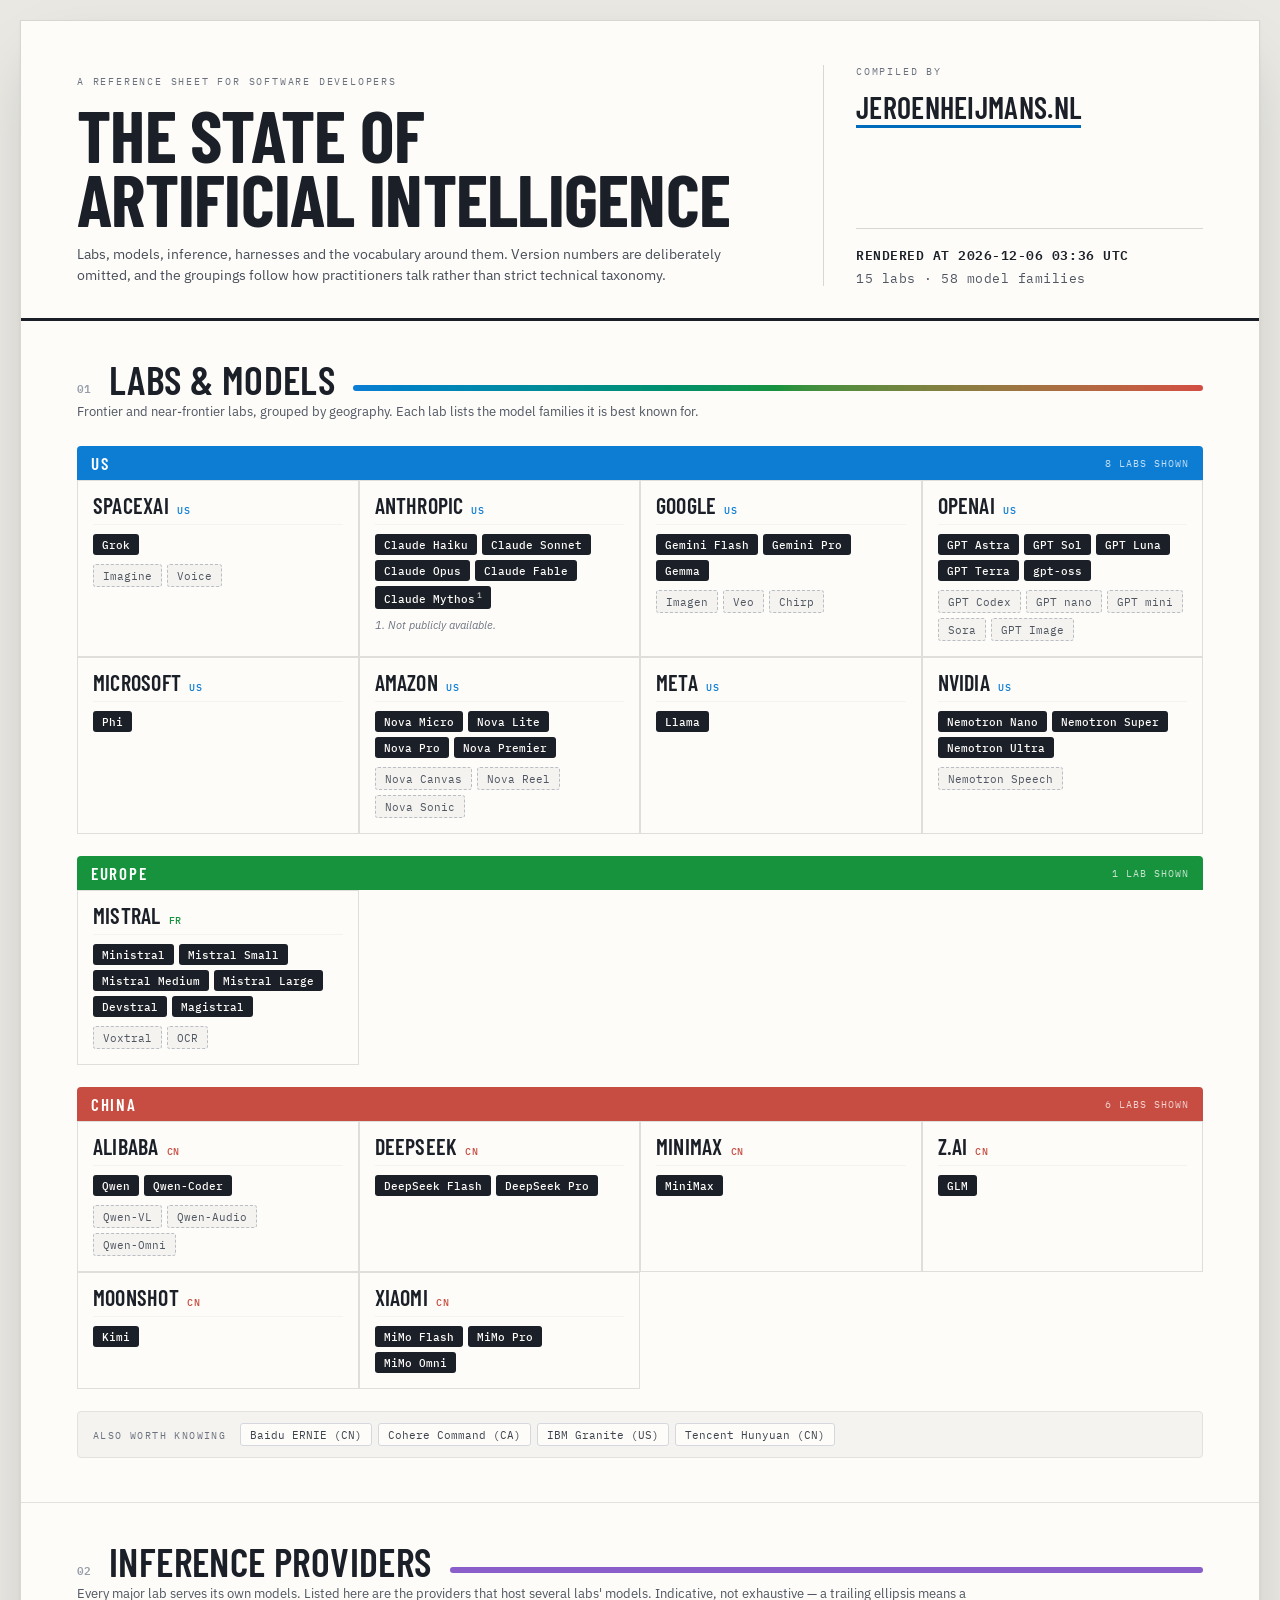
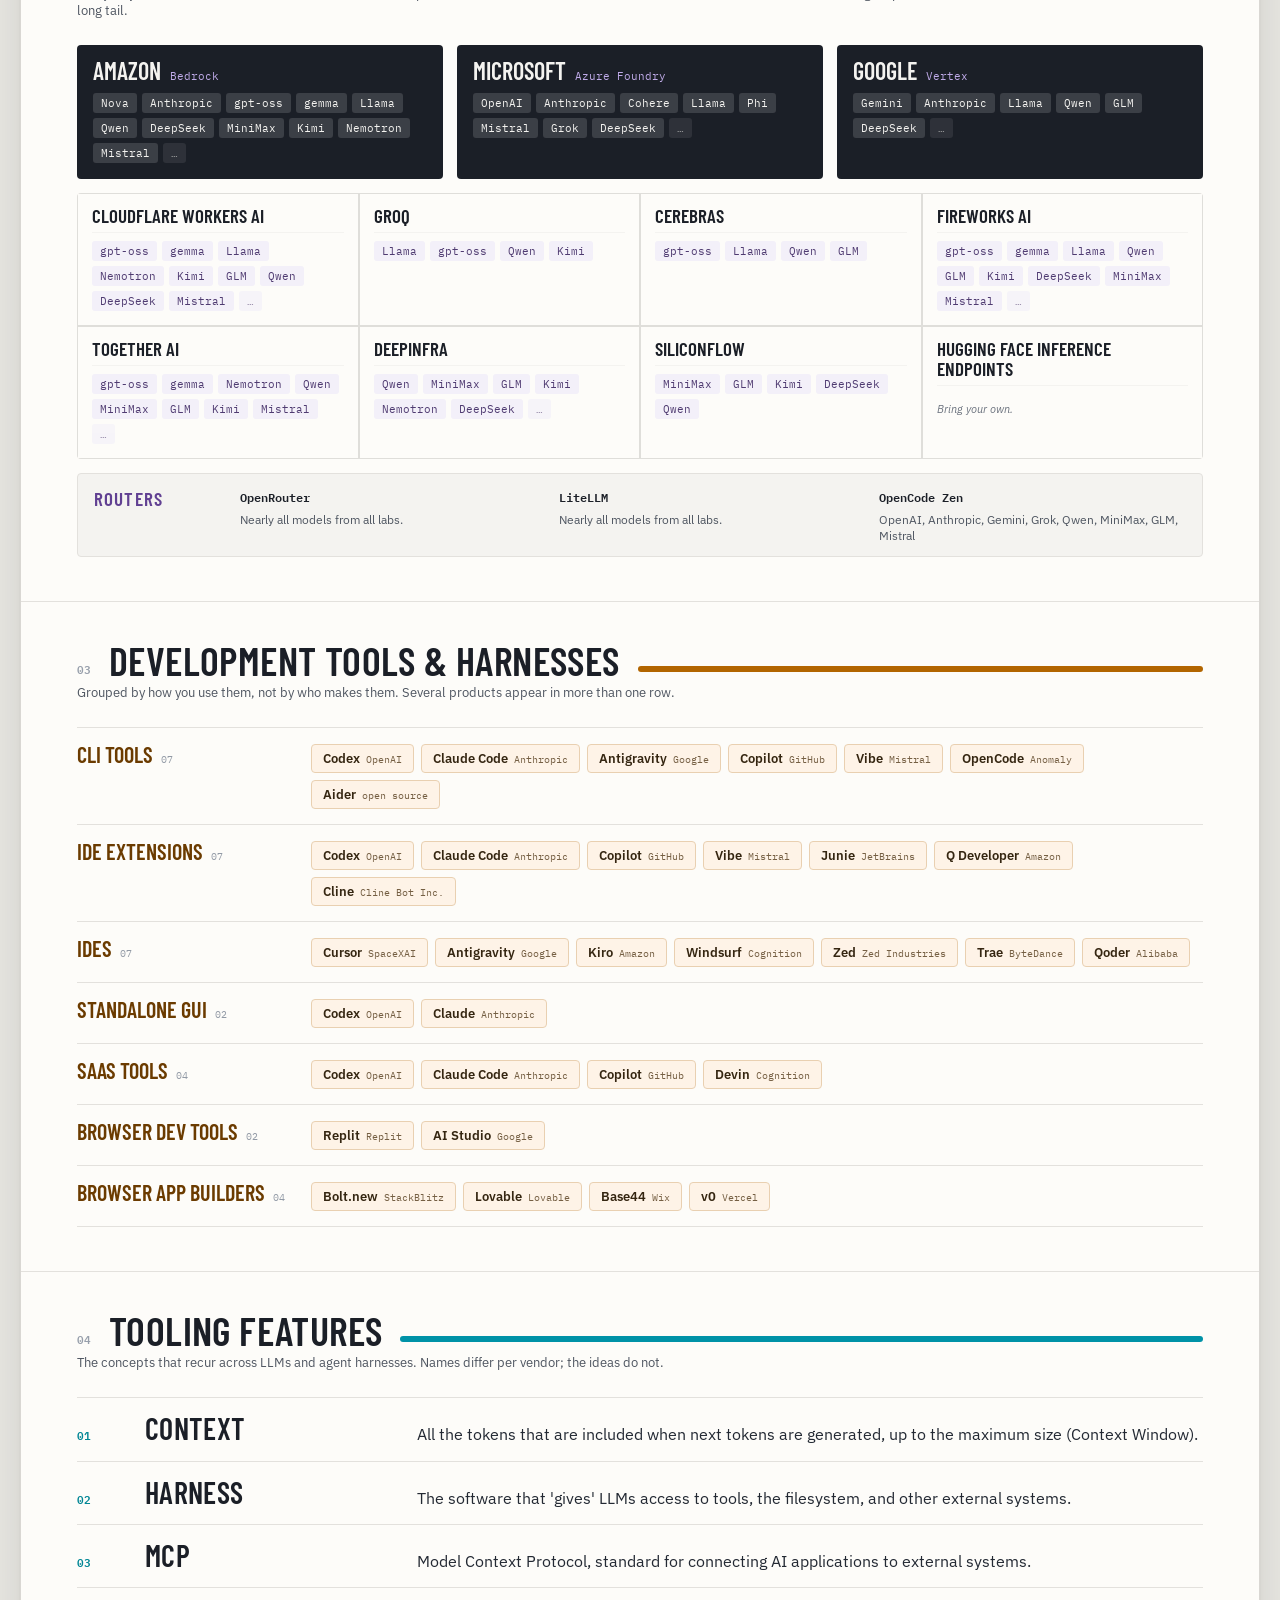
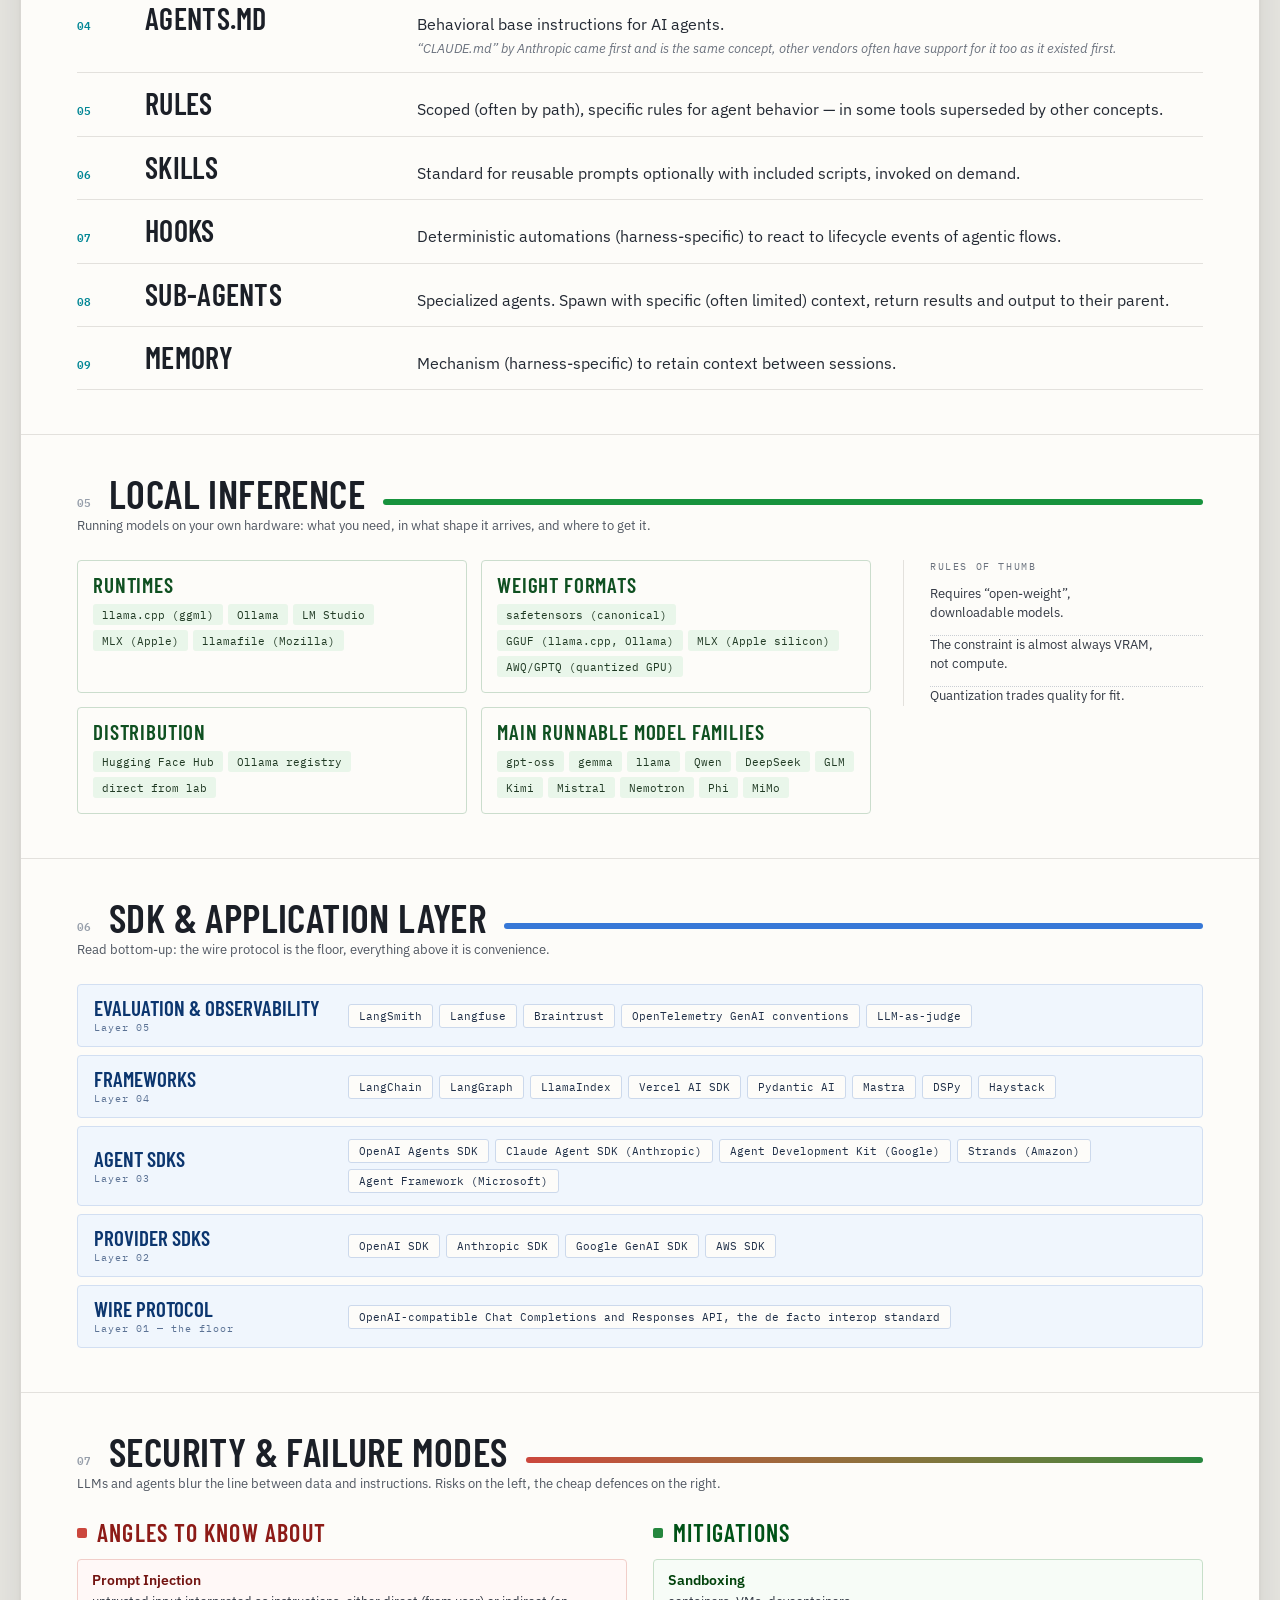
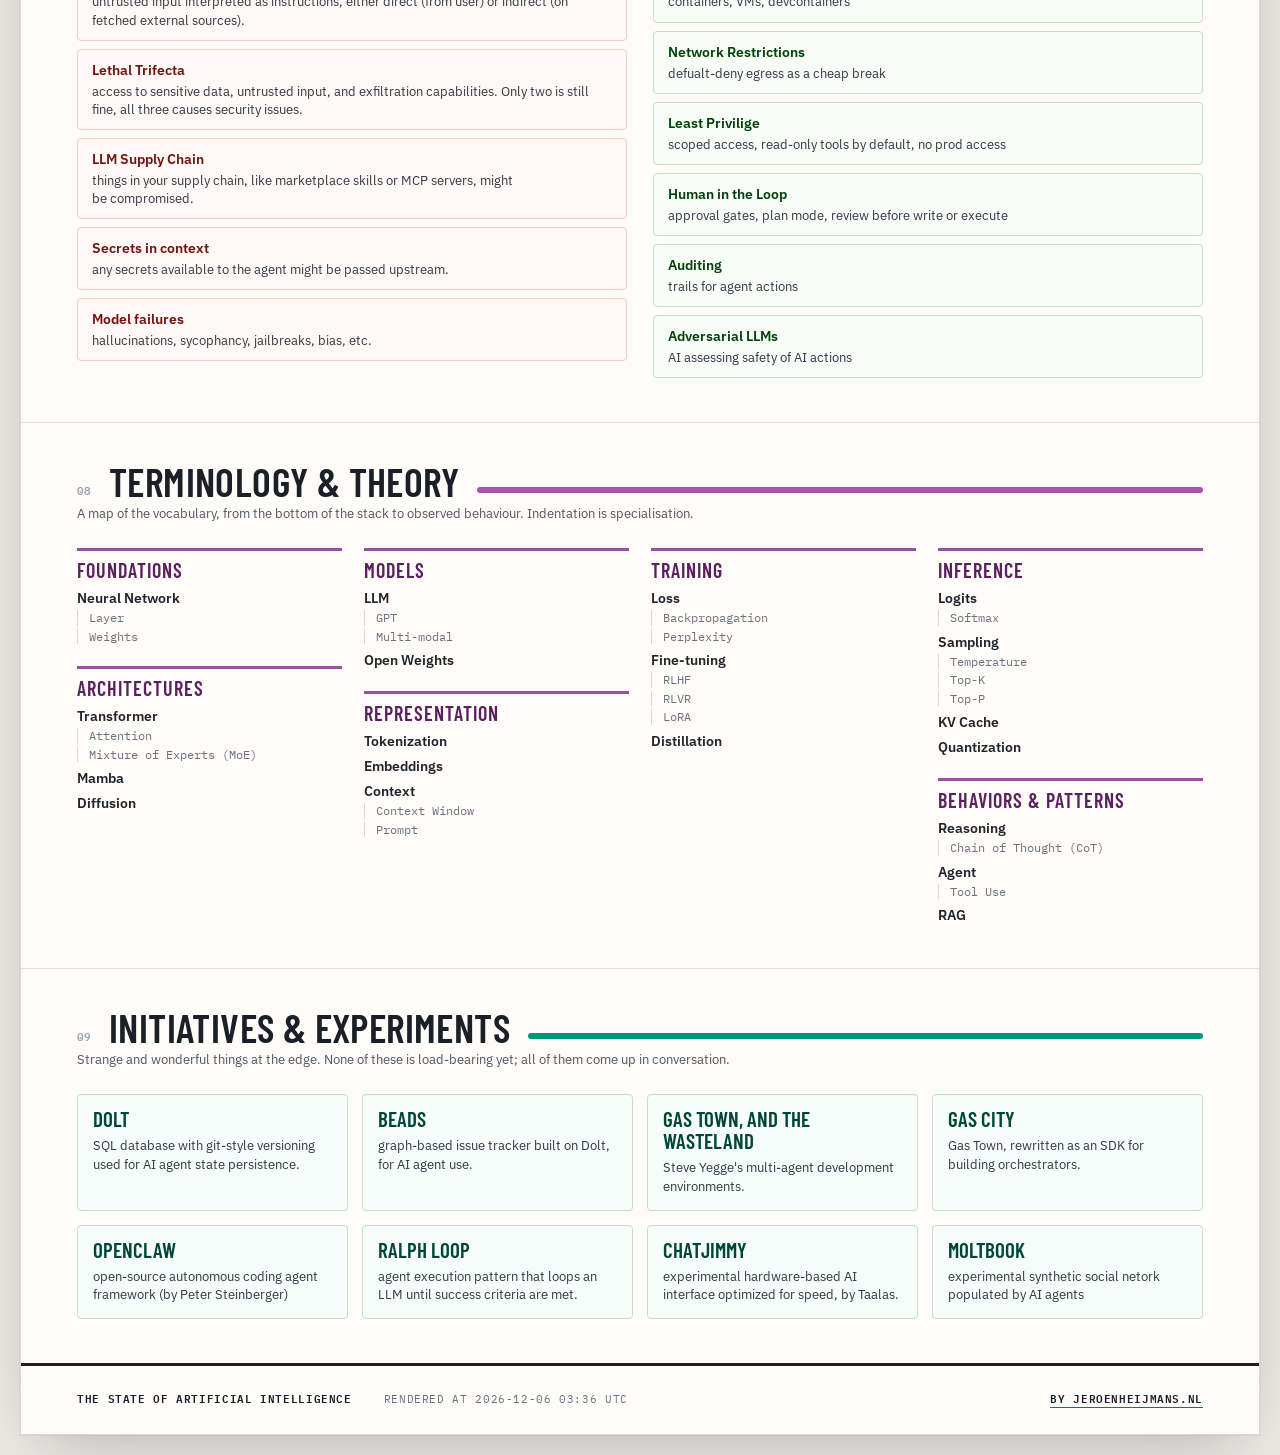
==== commit ac0889a1: "chore: minor ux improvements" ====
--- a/index.html
+++ b/index.html
@@ -27,7 +27,7 @@
     <div class="title-side">
       <div class="title-side-top">
         <div class="eyebrow">Compiled by</div>
-        <a class="byline" href="https://jeroenheijmans.nl">JeroenHeijmans.nl</a>
+        <a class="byline" href="https://jeroenheijmans.nl" target="_blank" rel="noopener noreferrer">JeroenHeijmans.nl</a>
       </div>
       <div class="title-side-bottom">
         <div class="edition" id="edition"></div>
@@ -42,7 +42,7 @@
     <span class="colophon-title">The State of Artificial Intelligence</span>
     <span id="colophon-edition"></span>
     <span class="spacer"></span>
-    <a href="https://jeroenheijmans.nl">By JeroenHeijmans.nl</a>
+    <a href="https://jeroenheijmans.nl" target="_blank" rel="noopener noreferrer">By JeroenHeijmans.nl</a>
   </footer>
 
 </div>
--- a/css/style.css
+++ b/css/style.css
@@ -65,6 +65,9 @@
   justify-content: center;
   padding: 40px 20px 80px;
 }
+@media (max-width: 1439px) {
+  .page { padding: 20px; }
+}
 
 .poster {
   width: var(--content-max);
@@ -144,12 +147,12 @@
 }
 
 .edition {
-  font-family: var(--font-display);
-  font-weight: 700;
-  font-size: clamp(22px, 2.6vw, 34px);
-  line-height: 1;
-  text-transform: uppercase;
-  letter-spacing: .01em;
+  font-family: var(--font-mono);
+  font-weight: 600;
+  font-size: 13px;
+  line-height: 1.3;
+  text-transform: uppercase;
+  letter-spacing: .04em;
 }
 
 .counts {
@@ -162,6 +165,11 @@
 @media (max-width: 760px) {
   .title-block { grid-template-columns: 1fr; }
   .title-side { border-left: none; padding-left: 0; border-top: 1px solid var(--hairline-strong); padding-top: 24px; flex-direction: row; justify-content: space-between; }
+}
+
+/* Tiny: keep "Compiled by" stacked above "Rendered at" instead of side-by-side. */
+@media (max-width: 640px) {
+  .title-side { flex-direction: column; justify-content: flex-start; }
 }
 
 /* ---------- Panels (shared chrome) ---------- */
@@ -237,21 +245,6 @@
 
 /* ---------- 01 Labs & Models ---------- */
 
-.labs-toggle {
-  font-family: var(--font-mono);
-  font-size: 11px;
-  letter-spacing: .06em;
-  text-transform: uppercase;
-  color: var(--ink-soft);
-  background: var(--card-tint);
-  border: 1px dashed var(--hairline-strong);
-  border-radius: 999px;
-  padding: 6px 14px;
-  cursor: pointer;
-  margin-bottom: 18px;
-}
-.labs-toggle:hover { color: var(--ink); border-color: var(--ink); }
-
 .lab-region { margin-bottom: 22px; }
 
 .lab-region-head {
@@ -281,17 +274,23 @@
 }
 
 .lab-grid {
-  display: flex;
-  flex-wrap: wrap;
+  display: grid;
+  grid-template-columns: repeat(4, 1fr);
+}
+@media (max-width: 1024px) {
+  .lab-grid { grid-template-columns: repeat(2, 1fr); }
+}
+@media (max-width: 640px) {
+  .lab-grid { grid-template-columns: 1fr; }
 }
 
 /* Every card borders itself on all four sides — unlike relying on the grid
    container's edge for the last column's right border, this stays correct
    however many cards end up in a row (e.g. a region with just one lab, or a
-   trailing partial row), since it never depends on a row being fully filled. */
+   trailing partial row), since it never depends on a row being fully filled.
+   Cards are grid items (not flex), so they stretch to full row height by
+   default — no per-card sizing needed. */
 .lab-card {
-  flex: 0 1 25%;
-  min-width: 220px;
   background: var(--card);
   border: 1px solid var(--hairline);
   padding: 13px 15px 15px;
@@ -348,9 +347,6 @@
   color: oklch(0.38 0.02 260);
 }
 .lab-chip-mark { font-size: 8px; opacity: .8; margin-left: 2px; }
-
-.lab-chips--secondary { display: none; }
-.labs-wrap--open .lab-chips--secondary { display: flex; }
 
 .lab-footnote {
   font-size: 10.5px;
@@ -427,17 +423,22 @@
 .host-chip--ellipsis { opacity: .6; }
 
 .provider-grid {
-  display: flex;
-  flex-wrap: wrap;
+  display: grid;
+  grid-template-columns: repeat(4, 1fr);
   border-radius: 4px;
   overflow: hidden;
   margin-bottom: 14px;
 }
+@media (max-width: 1024px) {
+  .provider-grid { grid-template-columns: repeat(2, 1fr); }
+}
+@media (max-width: 640px) {
+  .provider-grid { grid-template-columns: 1fr; }
+}
 /* Self-bordered on all sides for the same reason as .lab-card: correct
-   regardless of how many cards land in the final row. */
+   regardless of how many cards land in the final row. Cards are grid items
+   (not flex), so they stretch to full row height by default. */
 .provider-card {
-  flex: 0 1 20%;
-  min-width: 220px;
   background: var(--card);
   border: 1px solid var(--hairline);
   padding: 12px 14px 14px;
@@ -653,7 +654,7 @@
   font-family: var(--font-mono);
   font-size: 11px;
   color: oklch(0.3 0.05 var(--hue-sdk));
-  white-space: nowrap;
+  max-width: 100%;
 }
 
 @media (max-width: 700px) {
@@ -798,14 +799,9 @@
   }
 
   .page { padding: 0; }
-  .poster { box-shadow: none; border: none; }
+  .poster { box-shadow: none; border: none; background: #fff; }
 
   .panel { opacity: 1 !important; transform: none !important; transition: none !important; }
-
-  /* Secondary models must always be visible in print, regardless of the
-     on-screen toggle state — a printed reference sheet has no interactivity. */
-  .lab-chips--secondary { display: flex !important; }
-  .labs-toggle { display: none; }
 
   .panel { break-inside: avoid; page-break-inside: avoid; }
   .lab-region { break-inside: avoid; }
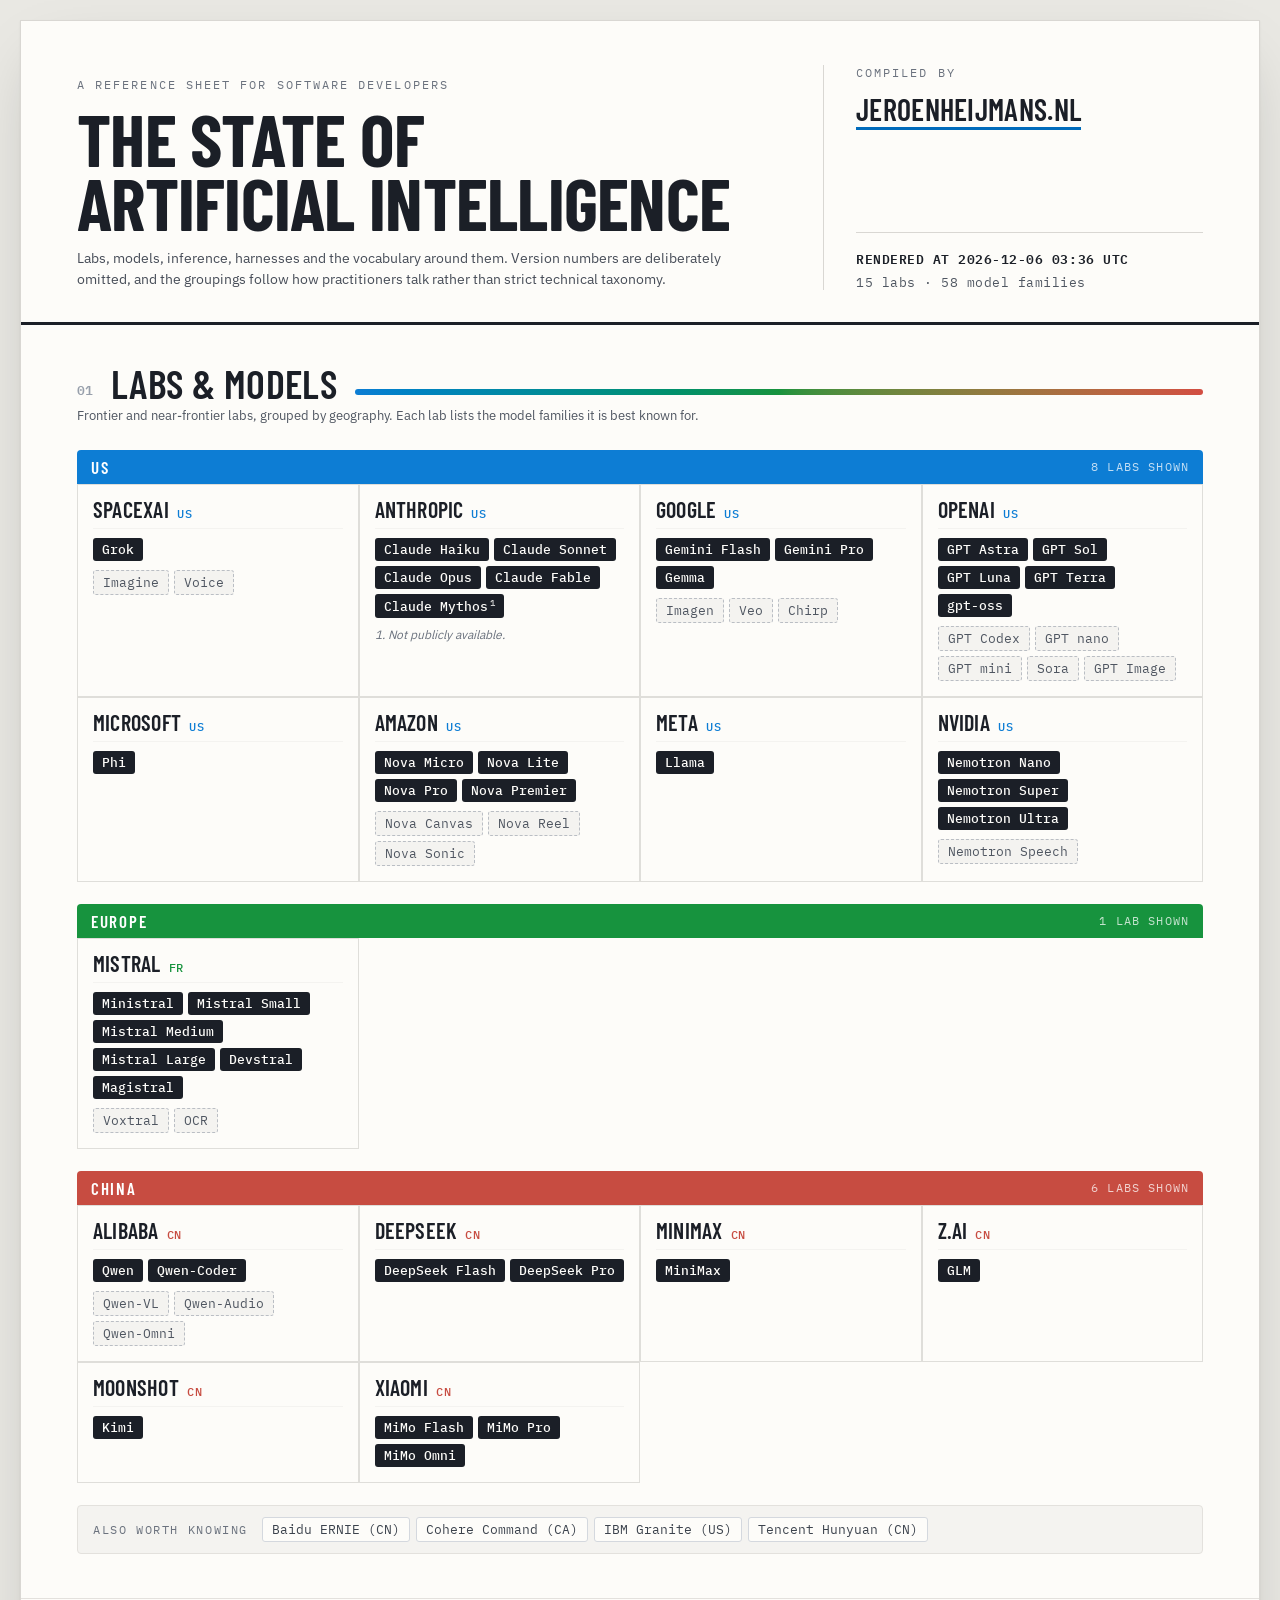
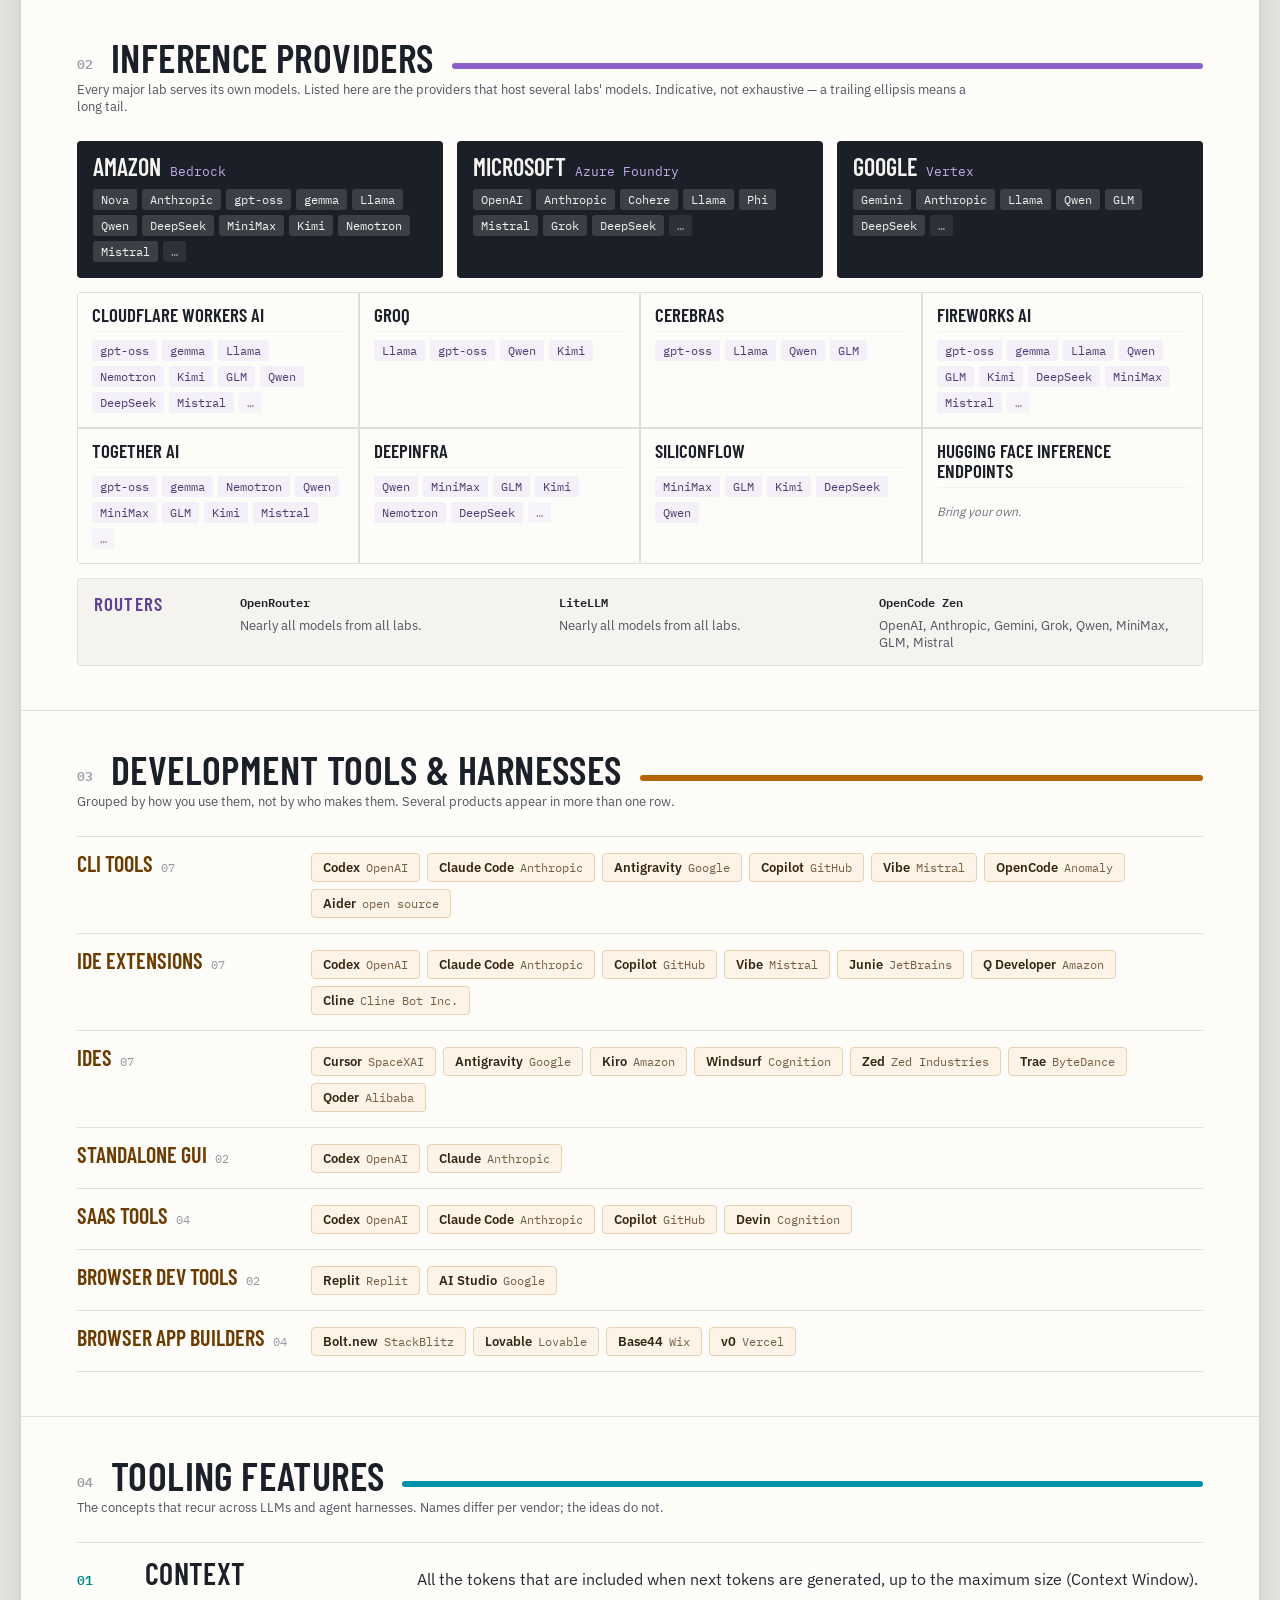
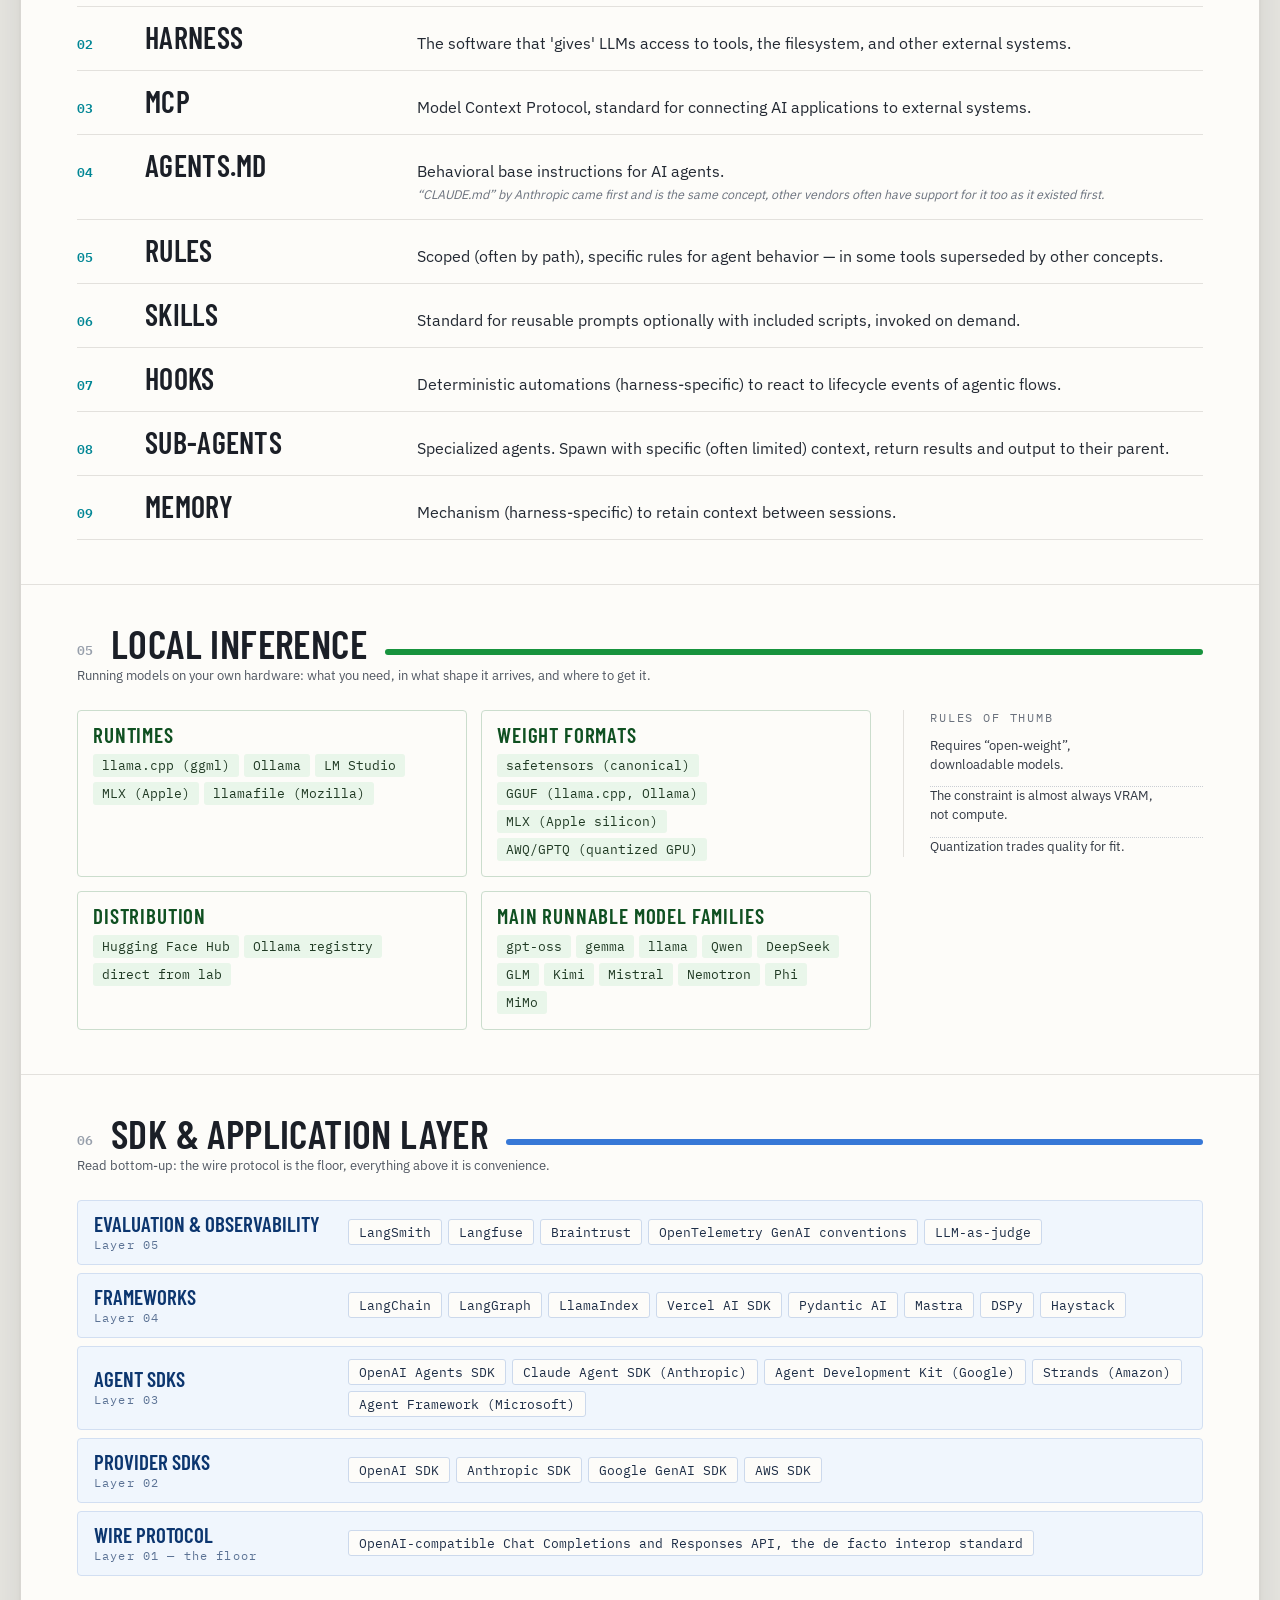
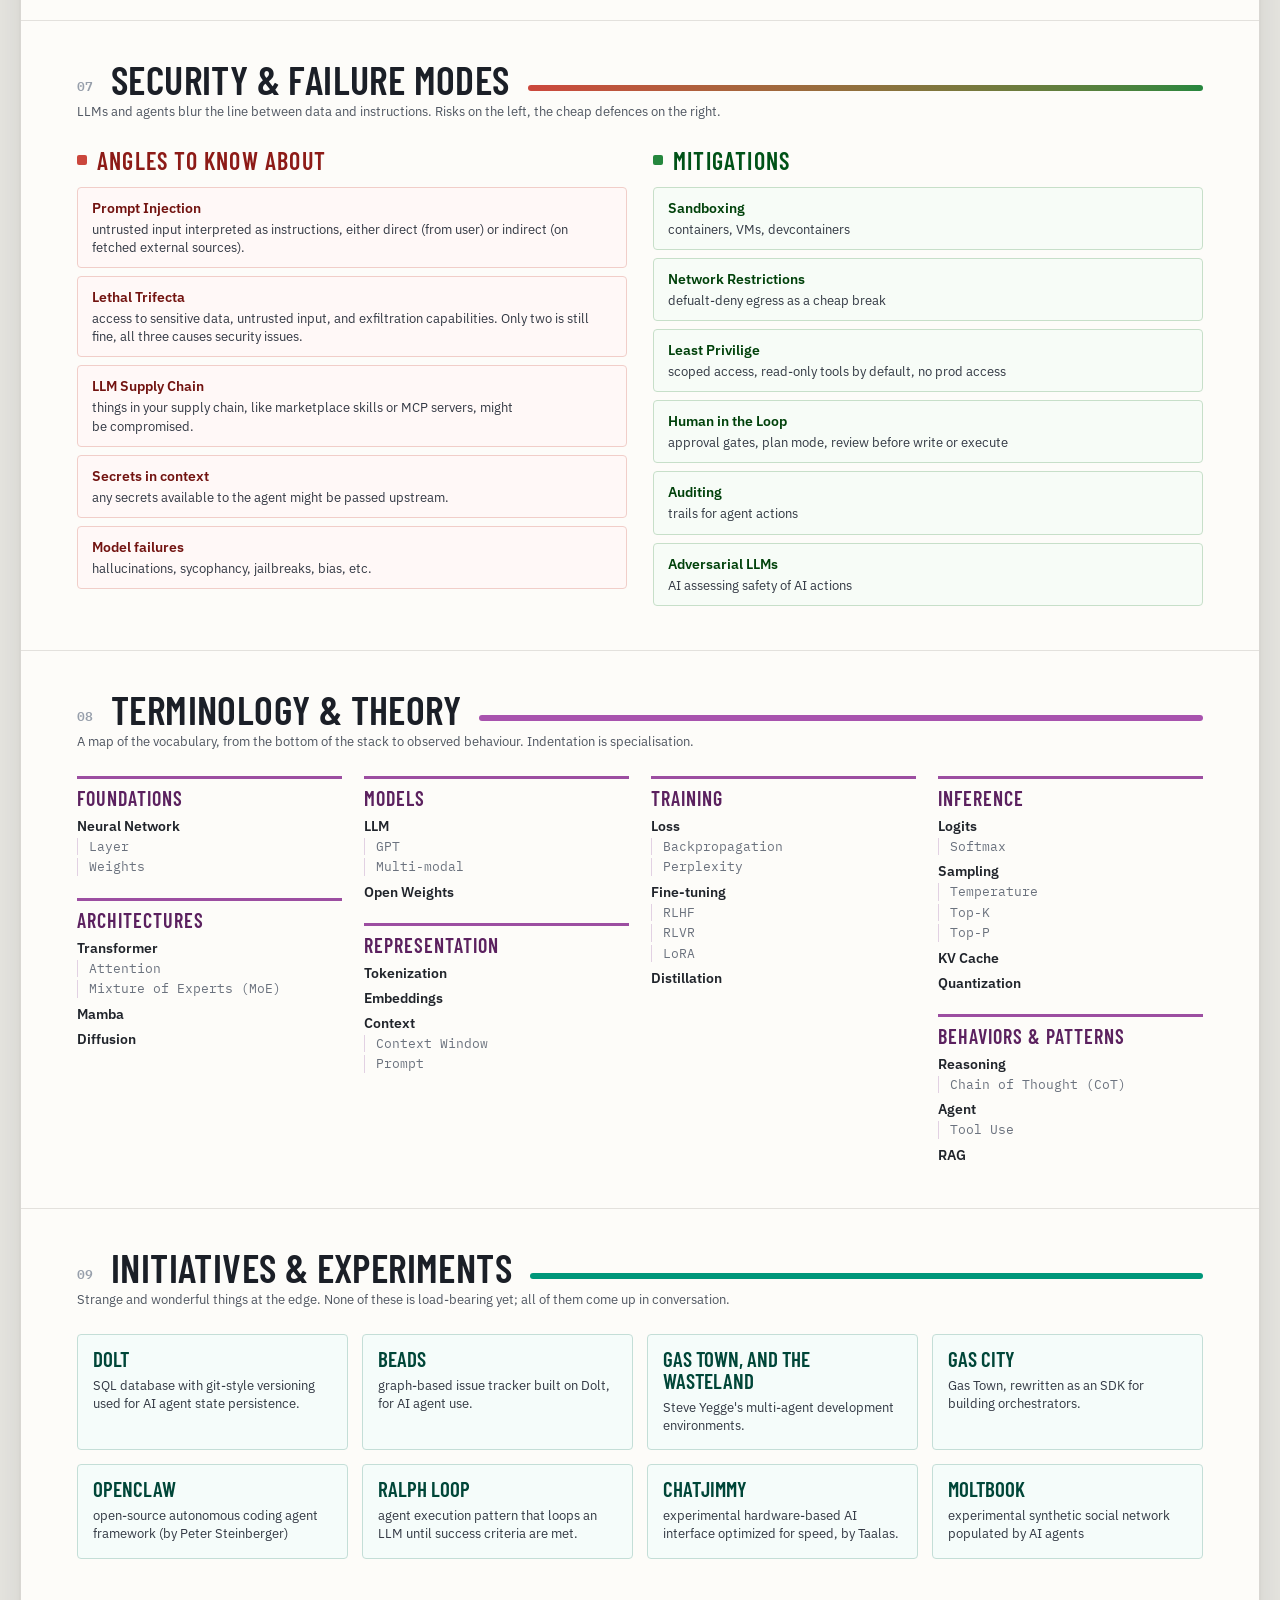
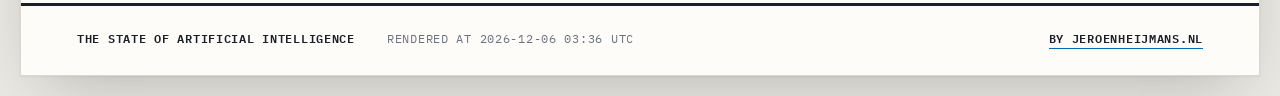
==== commit 99b2ce17: "feat: self-host fonts Download the 9 static .woff2 weights actually used (Barlow Condensed 500/600/7" ====
--- a/index.html
+++ b/index.html
@@ -5,9 +5,6 @@
 <meta name="viewport" content="width=device-width, initial-scale=1">
 <title>The State of Artificial Intelligence</title>
 <meta name="description" content="A reference sheet for software developers: labs, models, inference, harnesses and the vocabulary around them.">
-<link rel="preconnect" href="https://fonts.googleapis.com">
-<link rel="preconnect" href="https://fonts.gstatic.com" crossorigin>
-<link href="https://fonts.googleapis.com/css2?family=Barlow+Condensed:wght@500;600;700&family=IBM+Plex+Sans:wght@400;500;600&family=IBM+Plex+Mono:wght@400;500;600&display=swap" rel="stylesheet">
 <link rel="stylesheet" href="css/style.css">
 <link rel="icon" href="data:,">
 </head>
--- a/css/style.css
+++ b/css/style.css
@@ -2,6 +2,70 @@
    The State of Artificial Intelligence — design system
    One fixed-width poster, one style, screen and print alike.
    ========================================================================== */
+
+@font-face {
+  font-family: "Barlow Condensed";
+  font-style: normal;
+  font-weight: 500;
+  font-display: swap;
+  src: url("../fonts/barlow-condensed-500.woff2") format("woff2");
+}
+@font-face {
+  font-family: "Barlow Condensed";
+  font-style: normal;
+  font-weight: 600;
+  font-display: swap;
+  src: url("../fonts/barlow-condensed-600.woff2") format("woff2");
+}
+@font-face {
+  font-family: "Barlow Condensed";
+  font-style: normal;
+  font-weight: 700;
+  font-display: swap;
+  src: url("../fonts/barlow-condensed-700.woff2") format("woff2");
+}
+@font-face {
+  font-family: "IBM Plex Sans";
+  font-style: normal;
+  font-weight: 400;
+  font-display: swap;
+  src: url("../fonts/ibm-plex-sans-400.woff2") format("woff2");
+}
+@font-face {
+  font-family: "IBM Plex Sans";
+  font-style: normal;
+  font-weight: 500;
+  font-display: swap;
+  src: url("../fonts/ibm-plex-sans-500.woff2") format("woff2");
+}
+@font-face {
+  font-family: "IBM Plex Sans";
+  font-style: normal;
+  font-weight: 600;
+  font-display: swap;
+  src: url("../fonts/ibm-plex-sans-600.woff2") format("woff2");
+}
+@font-face {
+  font-family: "IBM Plex Mono";
+  font-style: normal;
+  font-weight: 400;
+  font-display: swap;
+  src: url("../fonts/ibm-plex-mono-400.woff2") format("woff2");
+}
+@font-face {
+  font-family: "IBM Plex Mono";
+  font-style: normal;
+  font-weight: 500;
+  font-display: swap;
+  src: url("../fonts/ibm-plex-mono-500.woff2") format("woff2");
+}
+@font-face {
+  font-family: "IBM Plex Mono";
+  font-style: normal;
+  font-weight: 600;
+  font-display: swap;
+  src: url("../fonts/ibm-plex-mono-600.woff2") format("woff2");
+}
 
 :root {
   color-scheme: light;
@@ -89,7 +153,7 @@
 
 .eyebrow, .kicker {
   font-family: var(--font-mono);
-  font-size: 10px;
+  font-size: 11.5px;
   letter-spacing: .18em;
   text-transform: uppercase;
   color: var(--ink-faint);
@@ -189,7 +253,7 @@
 
 .panel-num {
   font-family: var(--font-mono);
-  font-size: 11px;
+  font-size: 12.5px;
   font-weight: 600;
   color: oklch(0.7 0.02 260);
 }
@@ -267,7 +331,7 @@
   flex: 1;
   text-align: right;
   font-family: var(--font-mono);
-  font-size: 10px;
+  font-size: 11.5px;
   letter-spacing: .1em;
   color: rgba(255, 255, 255, .75);
   text-transform: uppercase;
@@ -316,7 +380,7 @@
 }
 .lab-cc {
   font-family: var(--font-mono);
-  font-size: 10px;
+  font-size: 11.5px;
   font-weight: 500;
   color: oklch(0.58 0.16 var(--region-hue, 250));
   letter-spacing: .08em;
@@ -328,7 +392,7 @@
   padding: 3.5px 9px;
   border-radius: 3px;
   font-family: var(--font-mono);
-  font-size: 11px;
+  font-size: 12.5px;
   white-space: nowrap;
 }
 .lab-chip--main {
@@ -346,10 +410,10 @@
   border: 1px solid oklch(0.88 0.01 260);
   color: oklch(0.38 0.02 260);
 }
-.lab-chip-mark { font-size: 8px; opacity: .8; margin-left: 2px; }
+.lab-chip-mark { font-size: 9px; opacity: .8; margin-left: 2px; }
 
 .lab-footnote {
-  font-size: 10.5px;
+  font-size: 12px;
   font-style: italic;
   color: var(--ink-faint);
   line-height: 1.35;
@@ -367,7 +431,7 @@
 }
 .lab-addendum-label {
   font-family: var(--font-mono);
-  font-size: 10px;
+  font-size: 11.5px;
   letter-spacing: .14em;
   text-transform: uppercase;
   color: var(--ink-faint);
@@ -402,7 +466,7 @@
 }
 .hyperscaler-product {
   font-family: var(--font-mono);
-  font-size: 11px;
+  font-size: 12.5px;
   color: oklch(0.78 0.09 var(--hue-inference));
 }
 
@@ -413,7 +477,7 @@
   border-radius: 3px;
   background: rgba(255, 255, 255, .14);
   font-family: var(--font-mono);
-  font-size: 10.5px;
+  font-size: 12px;
   white-space: nowrap;
 }
 .provider-card .host-chip {
@@ -455,7 +519,7 @@
   border-bottom: 1px solid var(--card-tint);
   padding-bottom: 6px;
 }
-.provider-note { font-size: 10.5px; font-style: italic; color: var(--ink-faint); }
+.provider-note { font-size: 12px; font-style: italic; color: var(--ink-faint); }
 
 .router-row {
   display: grid;
@@ -478,7 +542,7 @@
 .router-grid { display: grid; grid-template-columns: repeat(3, 1fr); gap: 12px; }
 .router-item { display: flex; flex-direction: column; gap: 5px; }
 .router-name { font-family: var(--font-mono); font-size: 12px; font-weight: 600; }
-.router-hosts { font-size: 11.5px; color: var(--ink-muted); line-height: 1.35; }
+.router-hosts { font-size: 13px; color: var(--ink-muted); line-height: 1.35; }
 
 @media (max-width: 900px) {
   .hyperscaler-grid { grid-template-columns: 1fr; }
@@ -507,7 +571,7 @@
   text-transform: uppercase;
   color: oklch(0.4 0.11 var(--hue-tools));
 }
-.tool-cat-tally { font-family: var(--font-mono); font-size: 10px; color: oklch(0.68 0.02 260); }
+.tool-cat-tally { font-family: var(--font-mono); font-size: 11.5px; color: oklch(0.68 0.02 260); }
 
 .tool-chips { display: flex; flex-wrap: wrap; gap: 7px; }
 .tool-chip {
@@ -521,7 +585,7 @@
   white-space: nowrap;
 }
 .tool-name { font-size: 13px; font-weight: 600; color: oklch(0.28 0.04 var(--hue-tools)); }
-.tool-vendor { font-family: var(--font-mono); font-size: 10px; color: oklch(0.5 0.05 var(--hue-tools)); }
+.tool-vendor { font-family: var(--font-mono); font-size: 11.5px; color: oklch(0.5 0.05 var(--hue-tools)); }
 
 @media (max-width: 700px) {
   .tool-row { grid-template-columns: 1fr; gap: 8px; }
@@ -539,7 +603,7 @@
   padding: 15px 0;
   border-bottom: 1px solid var(--hairline-soft);
 }
-.feature-num { font-family: var(--font-mono); font-size: 11px; font-weight: 600; color: oklch(0.55 0.13 var(--hue-features)); }
+.feature-num { font-family: var(--font-mono); font-size: 12.5px; font-weight: 600; color: oklch(0.55 0.13 var(--hue-features)); }
 .feature-term {
   font-family: var(--font-display);
   font-weight: 600;
@@ -584,7 +648,7 @@
   border-radius: 3px;
   background: oklch(0.96 0.02 var(--hue-local));
   font-family: var(--font-mono);
-  font-size: 11px;
+  font-size: 12.5px;
   color: oklch(0.32 0.05 var(--hue-local));
   white-space: nowrap;
 }
@@ -598,7 +662,7 @@
 }
 .local-notes-label {
   font-family: var(--font-mono);
-  font-size: 10px;
+  font-size: 11.5px;
   letter-spacing: .16em;
   text-transform: uppercase;
   color: var(--ink-faint);
@@ -643,7 +707,7 @@
   text-transform: uppercase;
   color: oklch(0.34 0.11 var(--hue-sdk));
 }
-.sdk-layer-tier { font-family: var(--font-mono); font-size: 10px; letter-spacing: .1em; color: oklch(0.55 0.06 var(--hue-sdk)); }
+.sdk-layer-tier { font-family: var(--font-mono); font-size: 11.5px; letter-spacing: .1em; color: oklch(0.55 0.06 var(--hue-sdk)); }
 .sdk-layer-items { display: flex; flex-wrap: wrap; gap: 6px; }
 .sdk-chip {
   display: inline-block;
@@ -652,7 +716,7 @@
   background: var(--card);
   border: 1px solid oklch(0.88 0.03 var(--hue-sdk));
   font-family: var(--font-mono);
-  font-size: 11px;
+  font-size: 12.5px;
   color: oklch(0.3 0.05 var(--hue-sdk));
   max-width: 100%;
 }
@@ -717,7 +781,7 @@
 .term-name { font-size: 13.5px; font-weight: 600; color: oklch(0.26 0.015 260); }
 .term-child {
   font-family: var(--font-mono);
-  font-size: 11.5px;
+  font-size: 13px;
   color: var(--ink-faint);
   padding-left: 11px;
   border-left: 1px solid oklch(0.88 0.03 var(--hue-terminology));
@@ -764,7 +828,7 @@
   gap: 32px;
   flex-wrap: wrap;
   font-family: var(--font-mono);
-  font-size: 10.5px;
+  font-size: 12px;
   letter-spacing: .06em;
   text-transform: uppercase;
   color: var(--ink-faint);
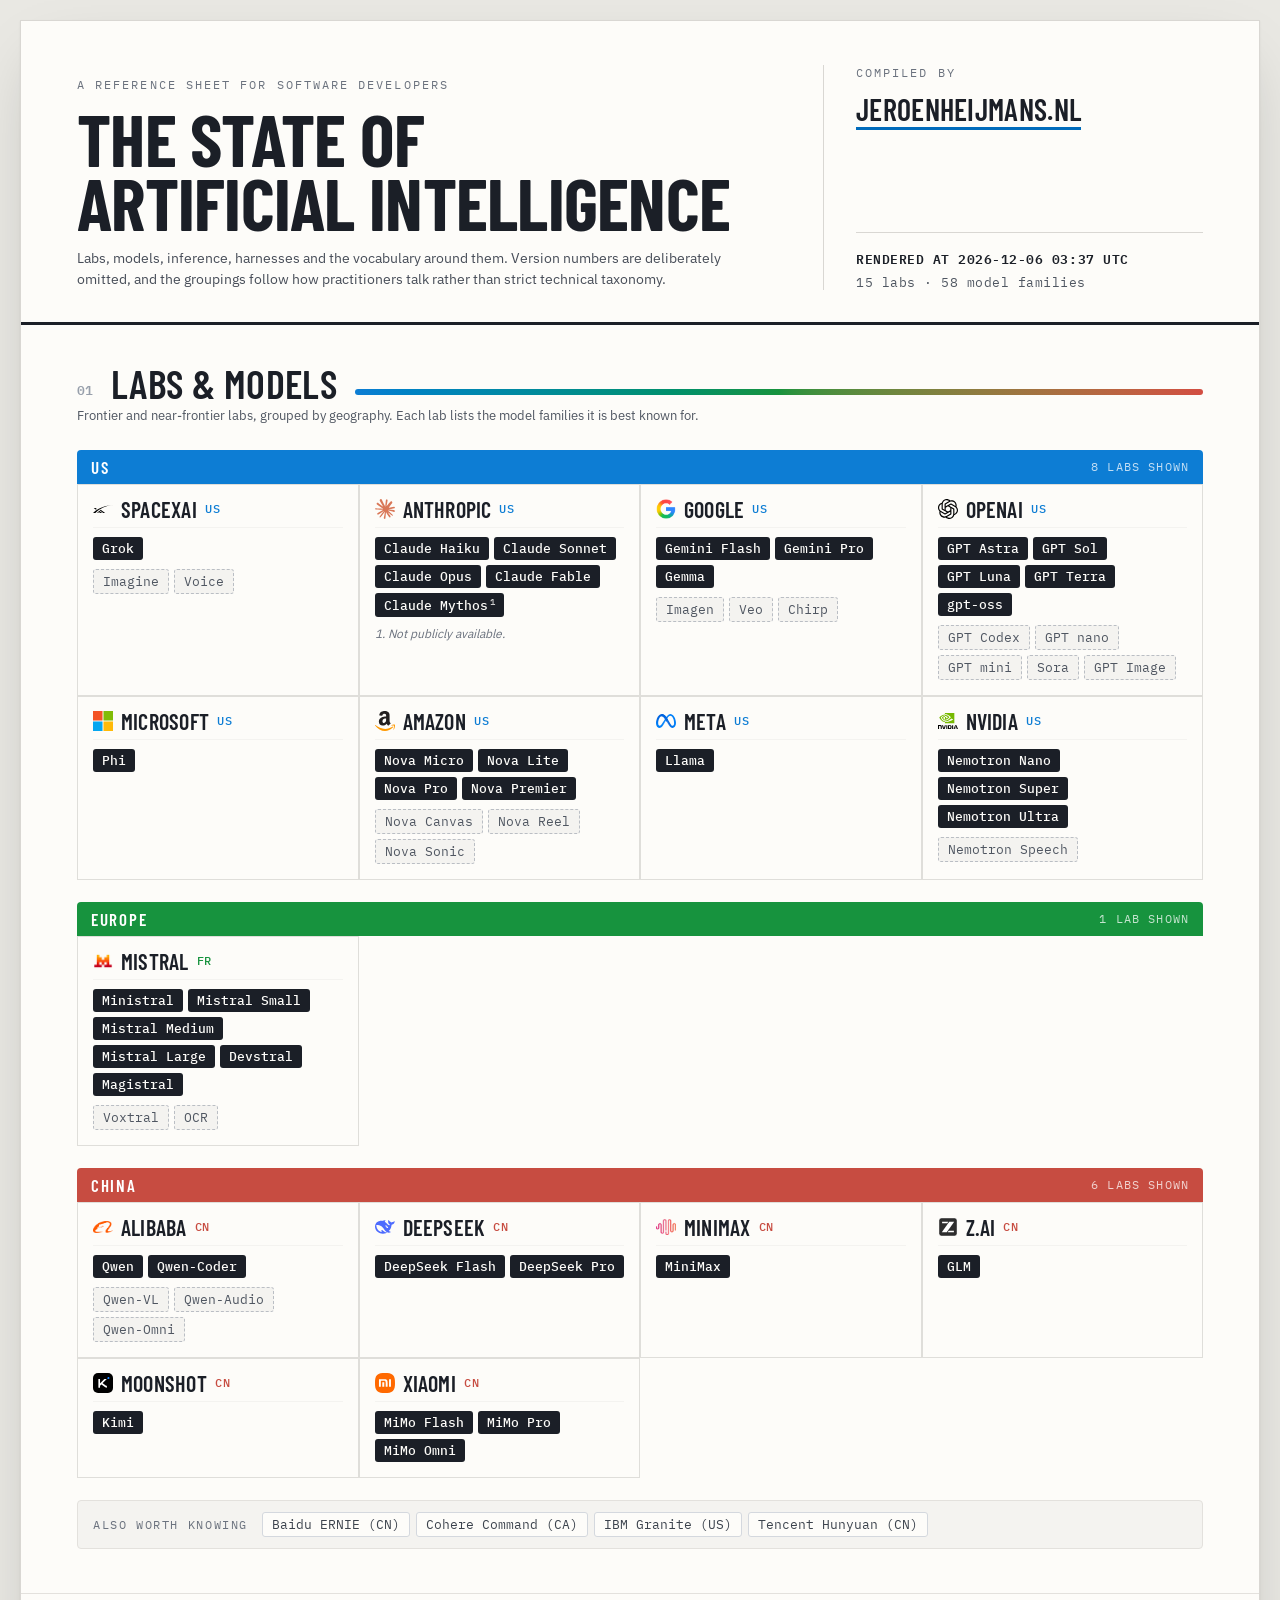
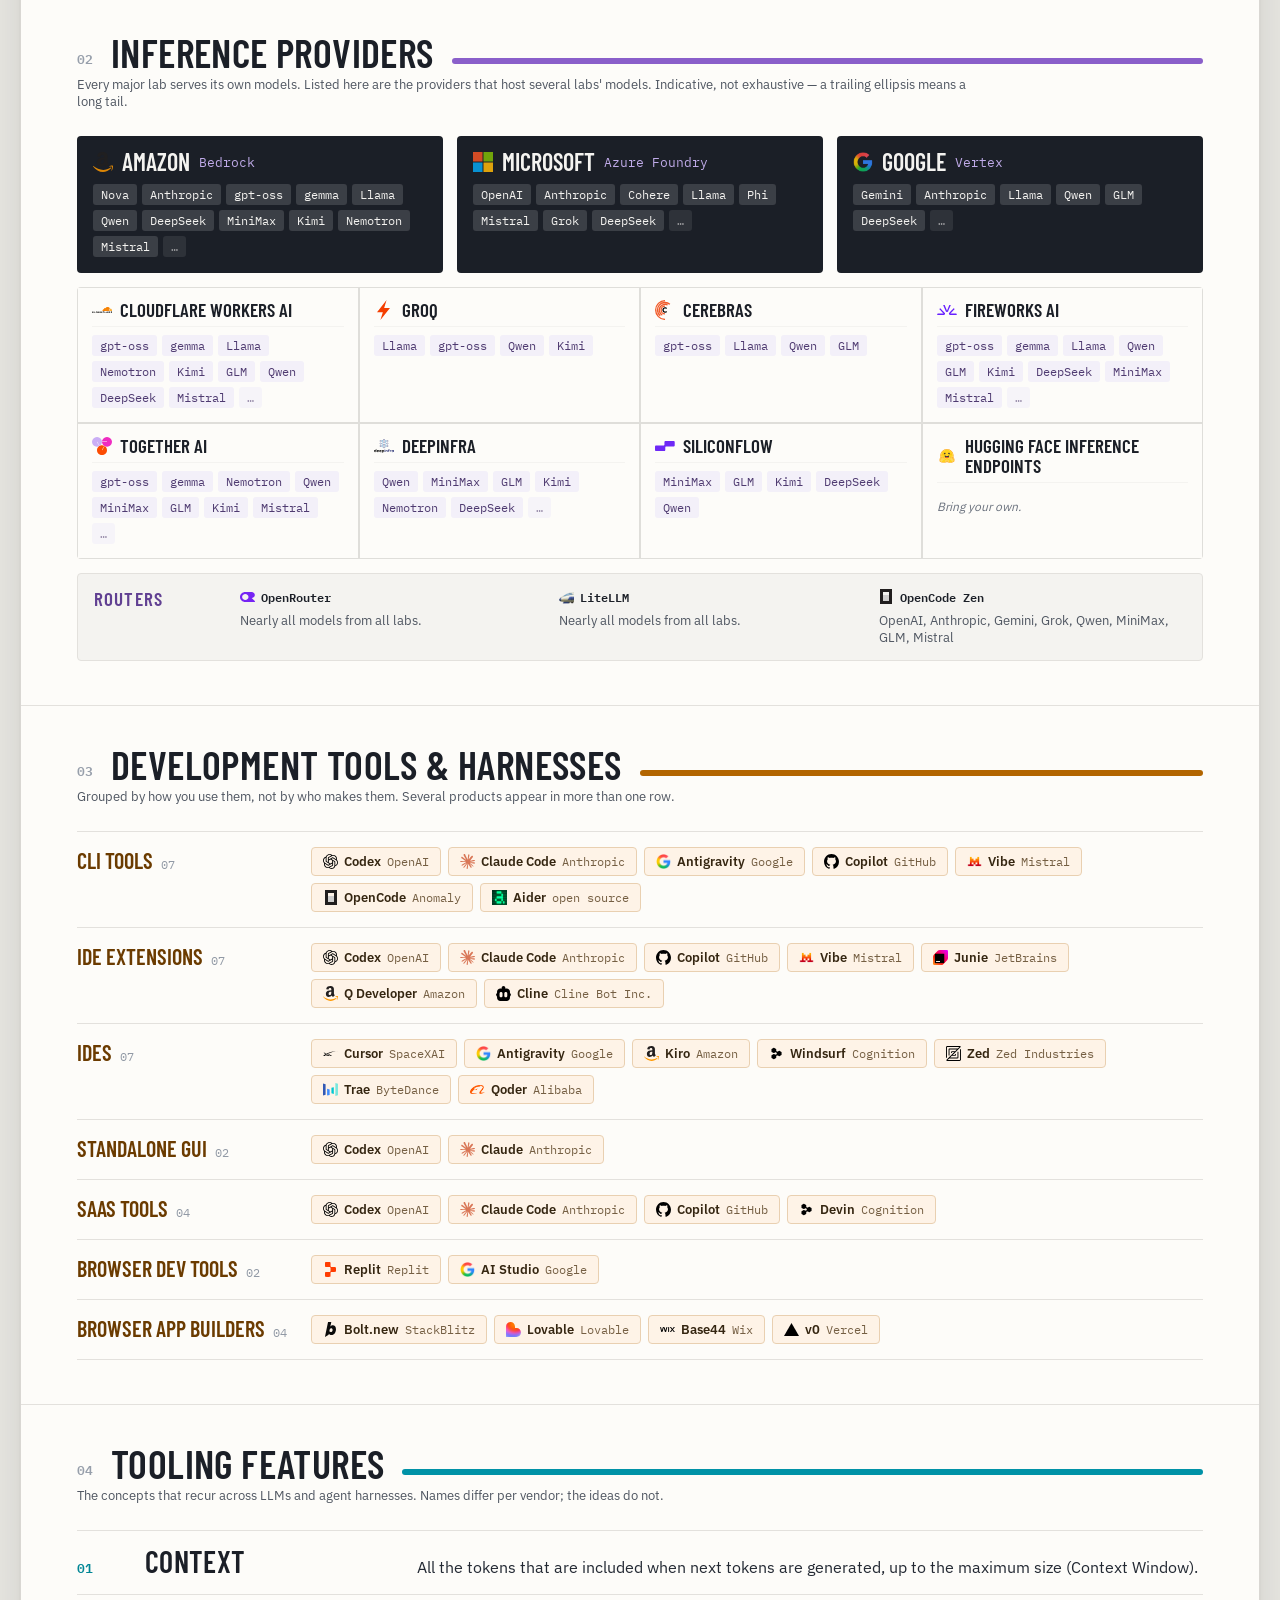
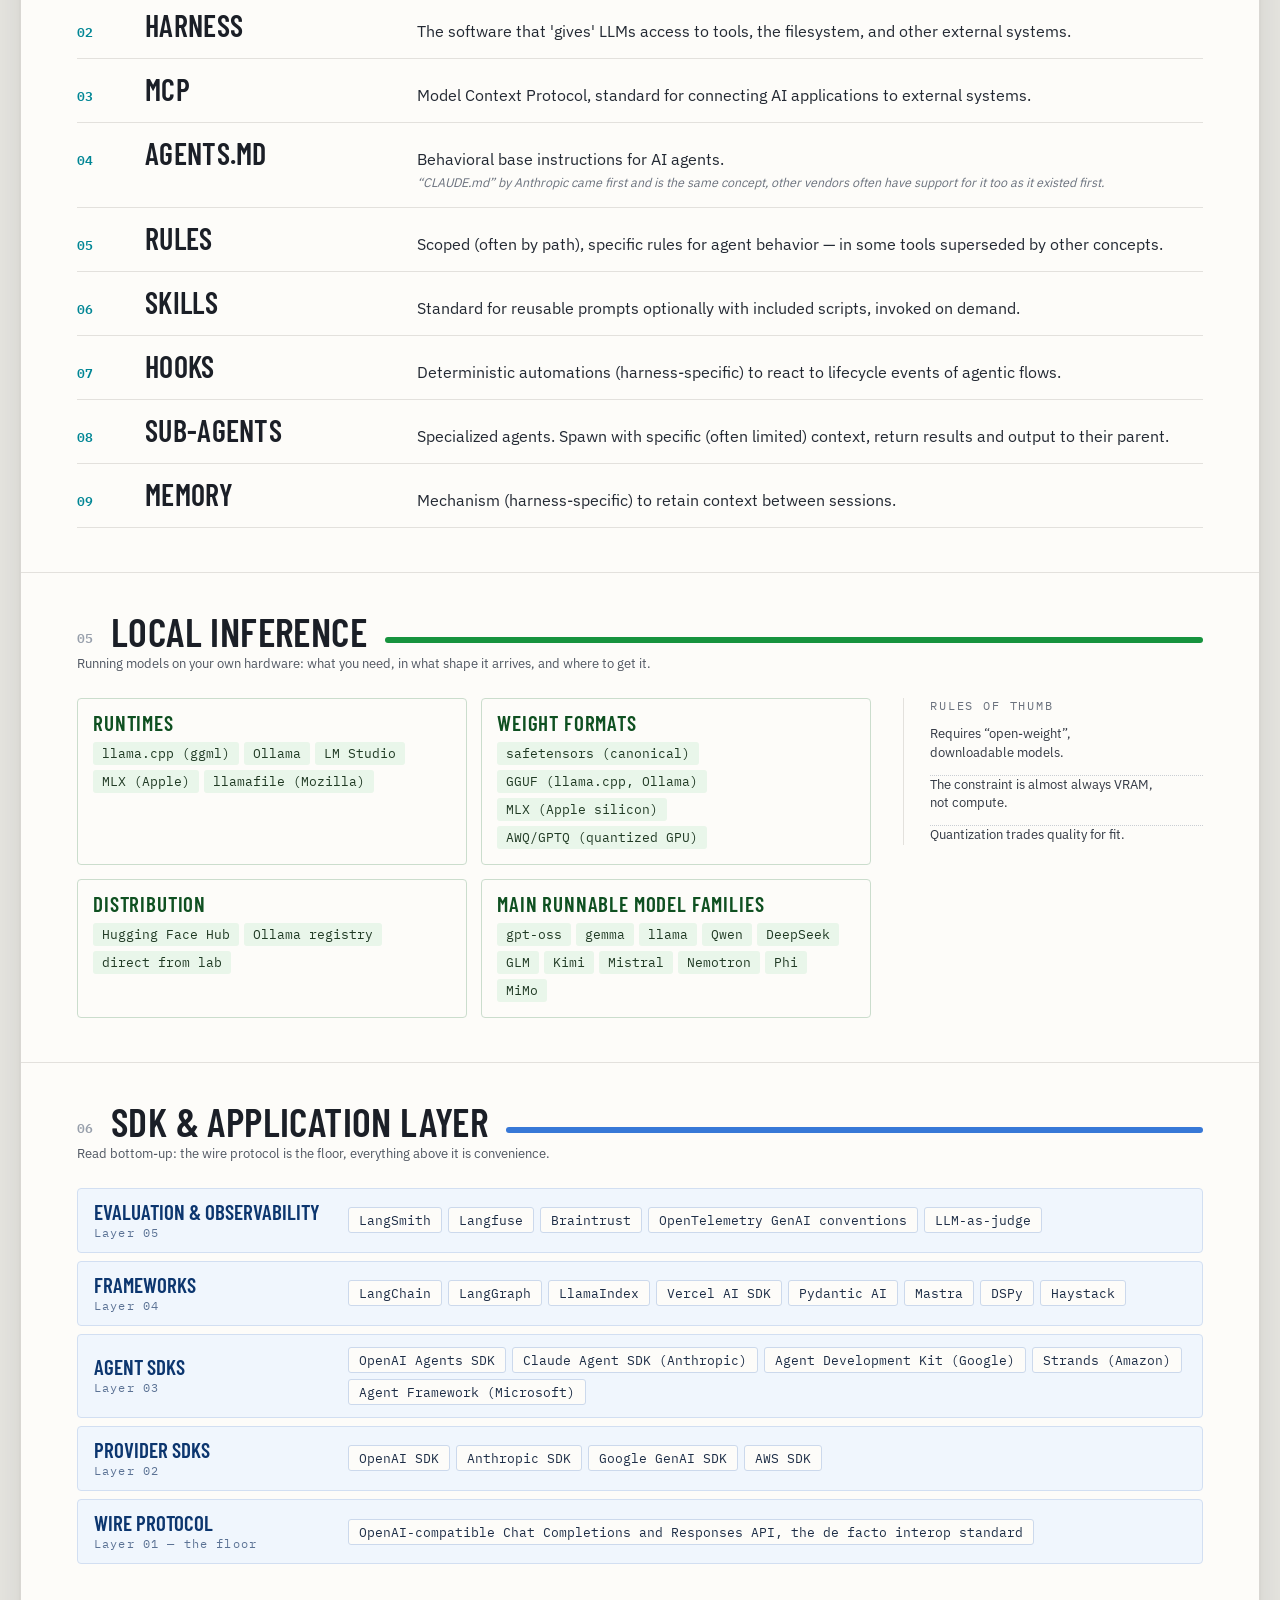
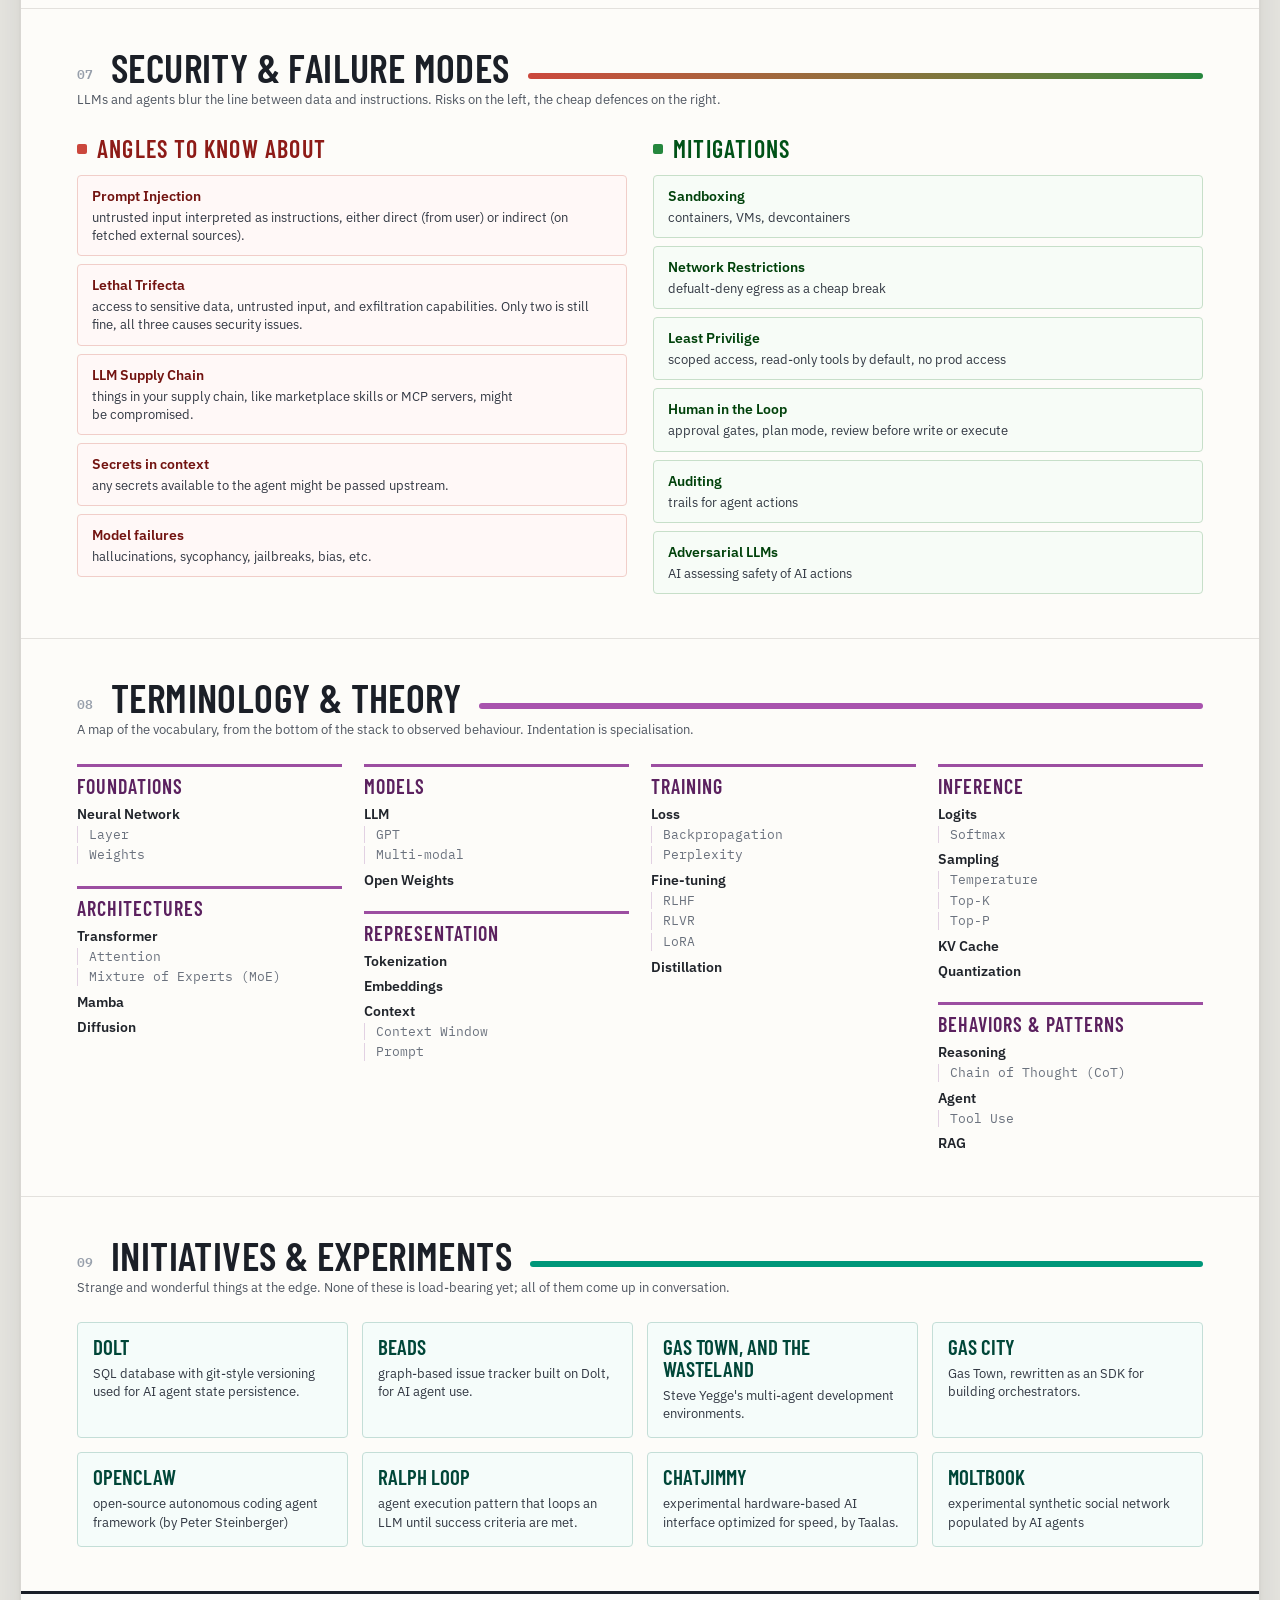
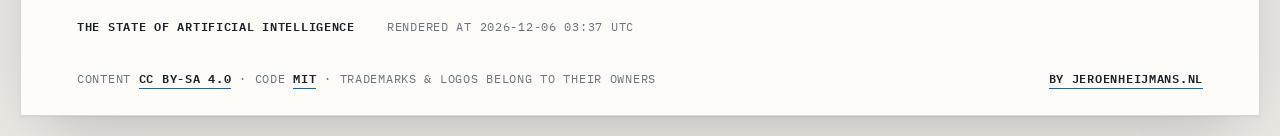
==== commit edbc324d: "feat: logos for tools and orgs" ====
--- a/index.html
+++ b/index.html
@@ -38,6 +38,8 @@
   <footer class="colophon">
     <span class="colophon-title">The State of Artificial Intelligence</span>
     <span id="colophon-edition"></span>
+    <span class="colophon-license">Content <a href="LICENSE-CONTENT">CC BY-SA 4.0</a> ·
+      code <a href="LICENSE">MIT</a> · trademarks &amp; logos belong to their owners</span>
     <span class="spacer"></span>
     <a href="https://jeroenheijmans.nl" target="_blank" rel="noopener noreferrer">By JeroenHeijmans.nl</a>
   </footer>
--- a/css/style.css
+++ b/css/style.css
@@ -365,7 +365,7 @@
 
 .lab-card-head {
   display: flex;
-  align-items: baseline;
+  align-items: center;
   gap: 8px;
   border-bottom: 1px solid var(--card-tint);
   padding-bottom: 7px;
@@ -411,6 +411,16 @@
   color: oklch(0.38 0.02 260);
 }
 .lab-chip-mark { font-size: 9px; opacity: .8; margin-left: 2px; }
+
+/* Vendor/company logo, shown when a data entry has a `key`. A missing file
+   is hidden via onerror (js/app.js logoImg), degrading to the pre-existing
+   text-only look rather than a broken-image icon. */
+.vendor-logo {
+  width: 20px;
+  height: 20px;
+  object-fit: contain;
+  flex-shrink: 0;
+}
 
 .lab-footnote {
   font-size: 12px;
@@ -456,7 +466,8 @@
   flex-direction: column;
   gap: 10px;
 }
-.hyperscaler-head { display: flex; align-items: baseline; gap: 9px; }
+.hyperscaler-head { display: flex; align-items: center; gap: 9px; }
+.hyperscaler-head .vendor-logo { opacity: .85; }
 .hyperscaler-name {
   font-family: var(--font-display);
   font-weight: 600;
@@ -510,14 +521,19 @@
   flex-direction: column;
   gap: 8px;
 }
+.provider-head {
+  display: flex;
+  align-items: center;
+  gap: 8px;
+  border-bottom: 1px solid var(--card-tint);
+  padding-bottom: 6px;
+}
 .provider-name {
   font-family: var(--font-display);
   font-weight: 600;
   font-size: 19px;
   line-height: 1.05;
   text-transform: uppercase;
-  border-bottom: 1px solid var(--card-tint);
-  padding-bottom: 6px;
 }
 .provider-note { font-size: 12px; font-style: italic; color: var(--ink-faint); }
 
@@ -541,6 +557,8 @@
 }
 .router-grid { display: grid; grid-template-columns: repeat(3, 1fr); gap: 12px; }
 .router-item { display: flex; flex-direction: column; gap: 5px; }
+.router-item-head { display: flex; align-items: center; gap: 6px; }
+.router-item-head .vendor-logo { width: 15px; height: 15px; }
 .router-name { font-family: var(--font-mono); font-size: 12px; font-weight: 600; }
 .router-hosts { font-size: 13px; color: var(--ink-muted); line-height: 1.35; }
 
@@ -576,7 +594,7 @@
 .tool-chips { display: flex; flex-wrap: wrap; gap: 7px; }
 .tool-chip {
   display: inline-flex;
-  align-items: baseline;
+  align-items: center;
   gap: 6px;
   padding: 5px 11px;
   border-radius: 4px;
@@ -584,6 +602,7 @@
   border: 1px solid oklch(0.87 0.05 var(--hue-tools));
   white-space: nowrap;
 }
+.tool-chip .vendor-logo { width: 15px; height: 15px; }
 .tool-name { font-size: 13px; font-weight: 600; color: oklch(0.28 0.04 var(--hue-tools)); }
 .tool-vendor { font-family: var(--font-mono); font-size: 11.5px; color: oklch(0.5 0.05 var(--hue-tools)); }
 
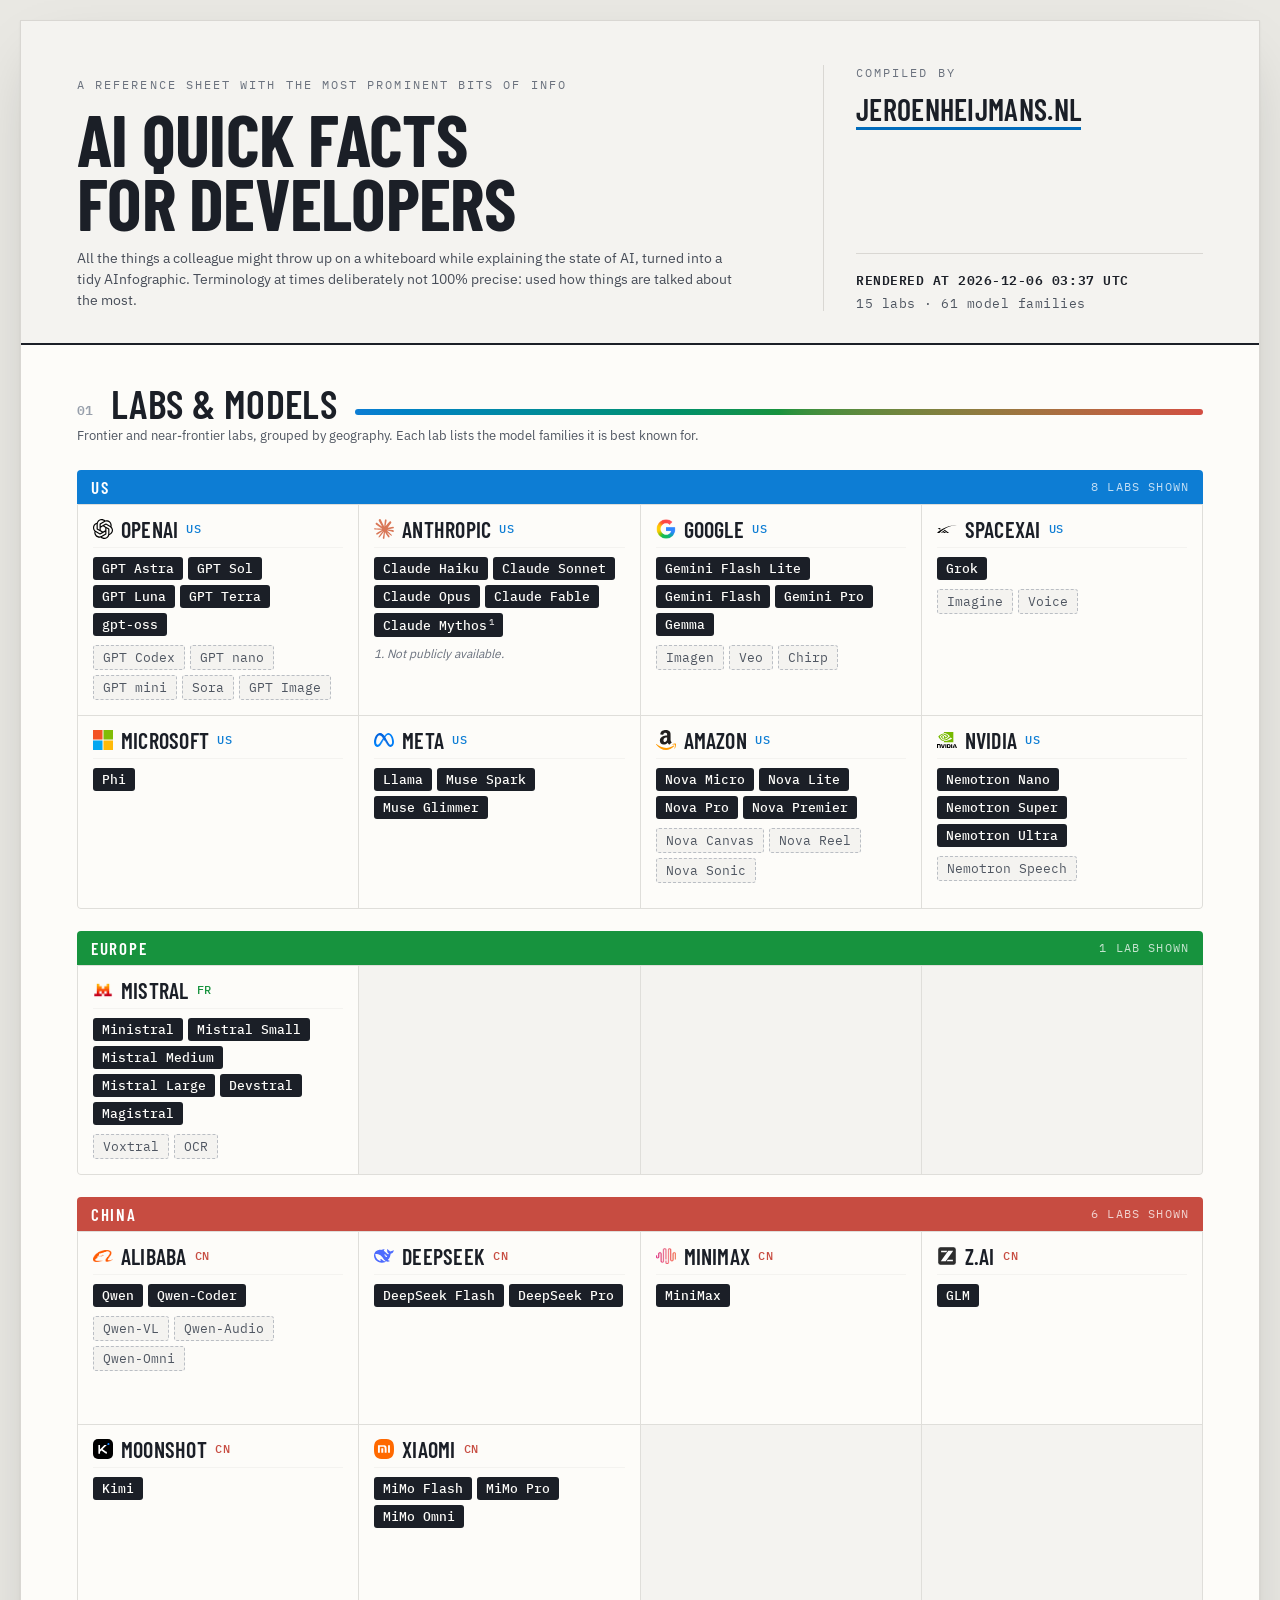
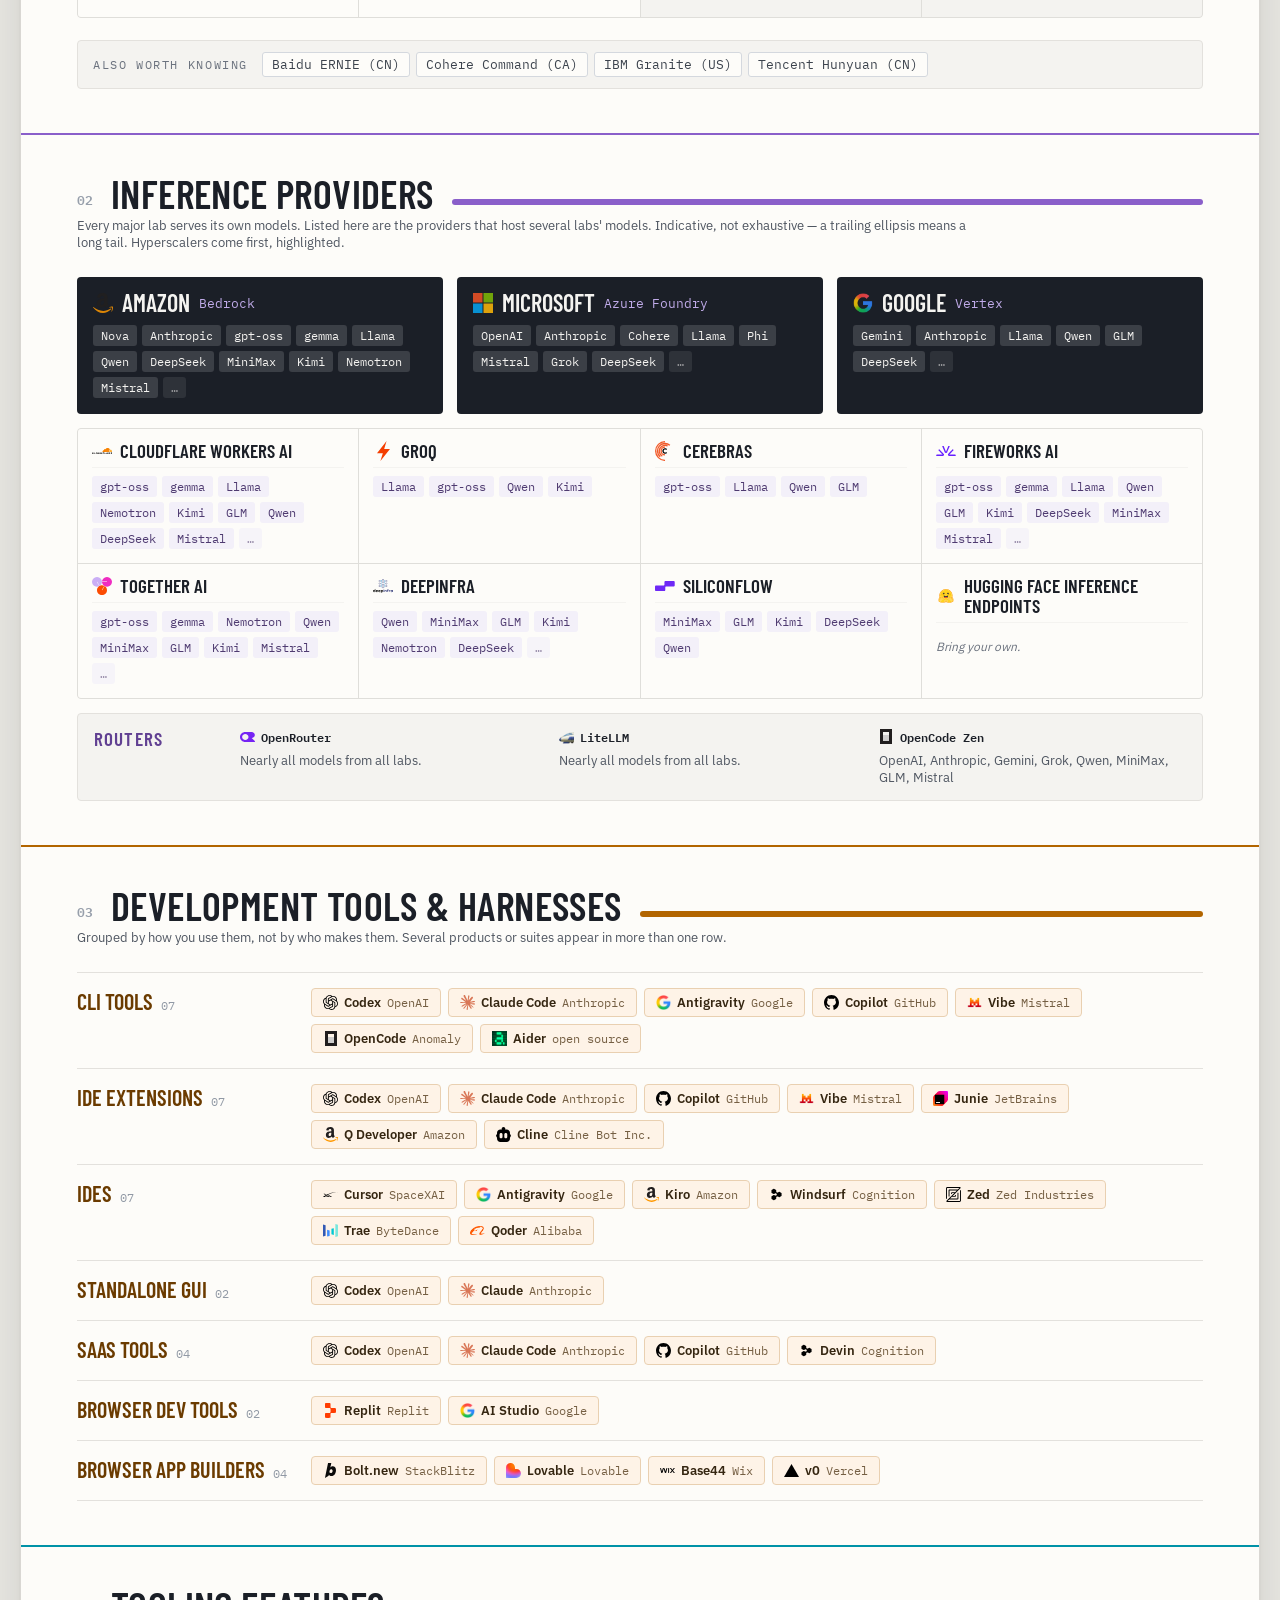
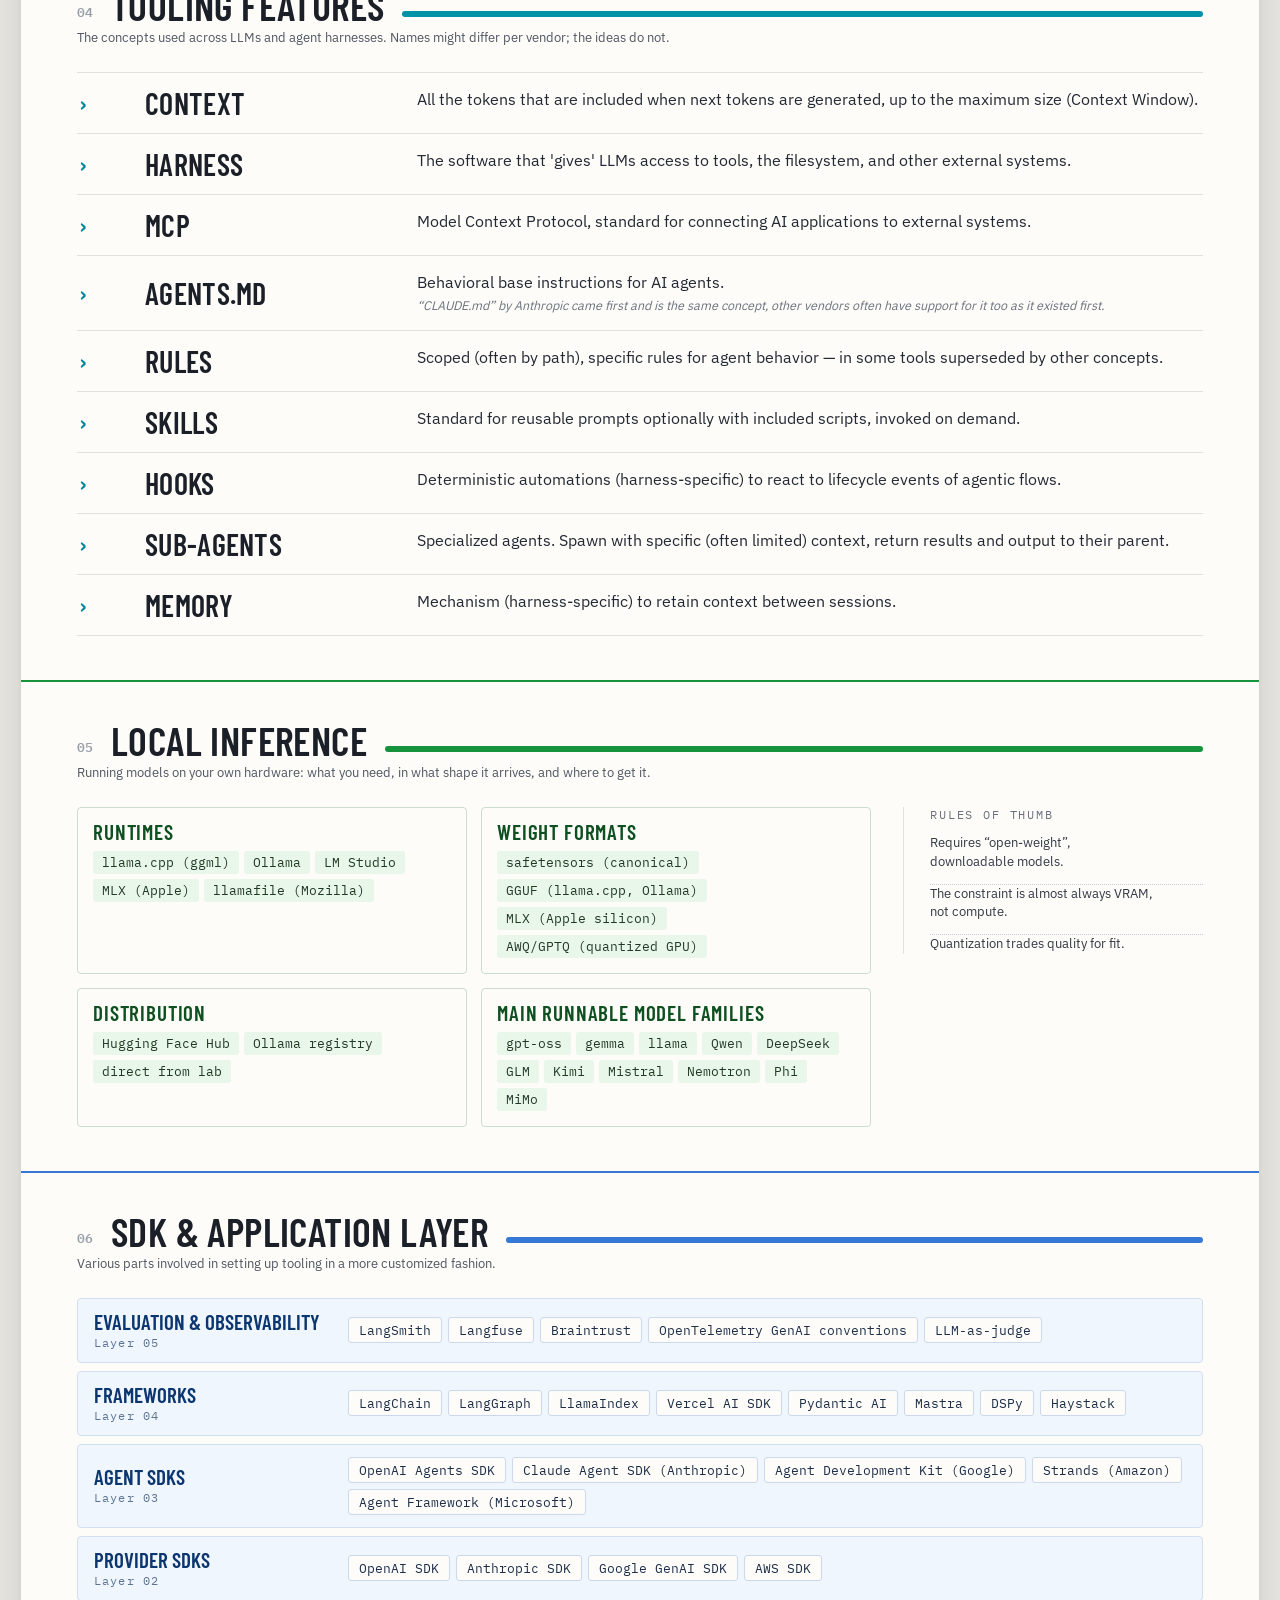
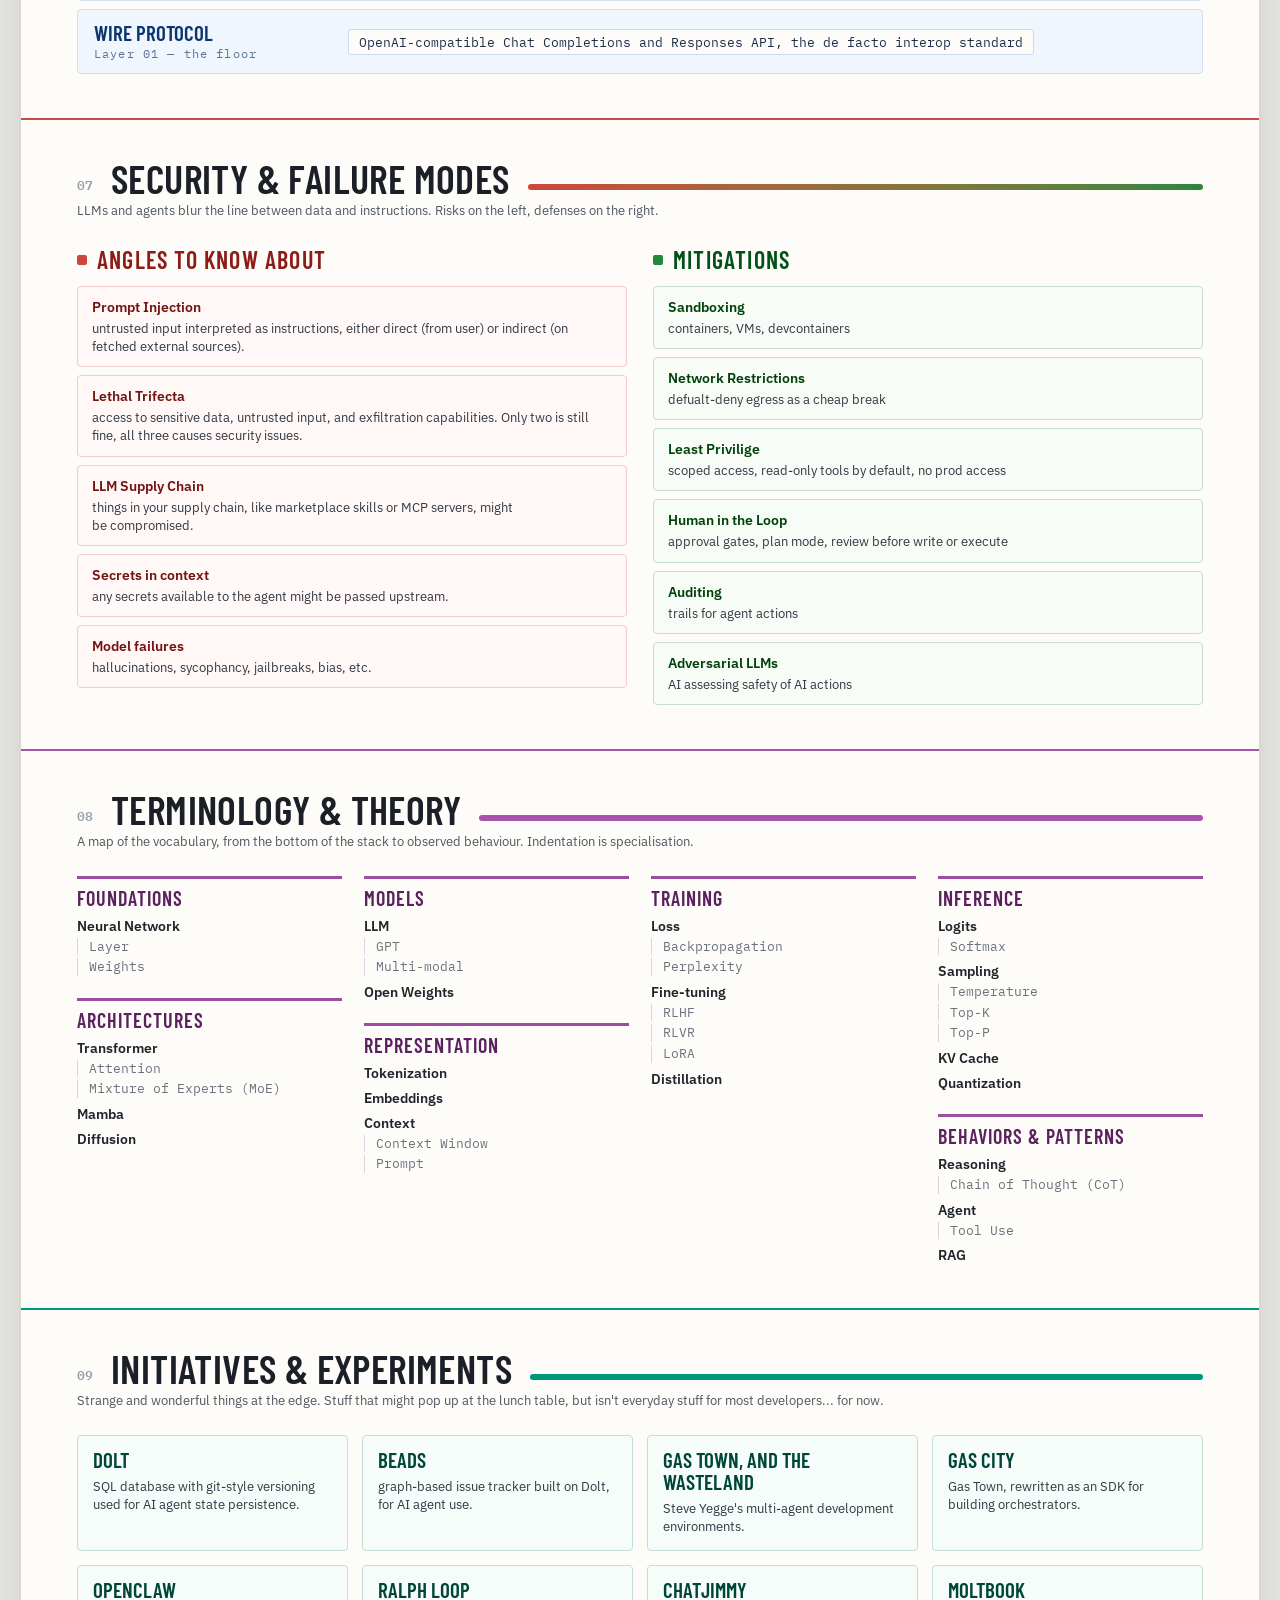
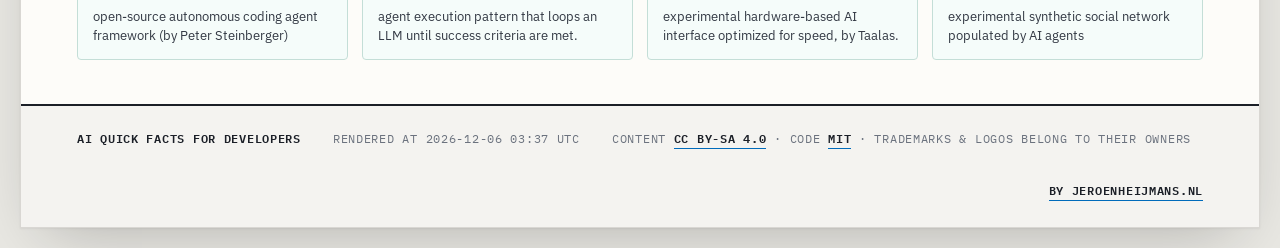
==== commit 8a14577a: "content: update various bits of content" ====
--- a/index.html
+++ b/index.html
@@ -3,8 +3,8 @@
 <head>
 <meta charset="utf-8">
 <meta name="viewport" content="width=device-width, initial-scale=1">
-<title>The State of Artificial Intelligence</title>
-<meta name="description" content="A reference sheet for software developers: labs, models, inference, harnesses and the vocabulary around them.">
+<title>AI Quick Facts for Developers</title>
+<meta name="description" content="A reference sheet with the most prominent bits of info: labs, models, inference, harnesses and the vocabulary around them.">
 <link rel="stylesheet" href="css/style.css">
 <link rel="icon" href="data:,">
 </head>
@@ -15,11 +15,9 @@
 
   <header class="title-block">
     <div class="title-main">
-      <p class="kicker">A reference sheet for software developers</p>
-      <h1>The State of<br>Artificial Intelligence</h1>
-      <p class="dek">Labs, models, inference, harnesses and the vocabulary around them.
-        Version numbers are deliberately omitted, and the groupings follow how
-        practitioners talk rather than strict technical taxonomy.</p>
+      <p class="kicker">A reference sheet with the most prominent bits of info</p>
+      <h1>AI Quick Facts<br>for Developers</h1>
+      <p class="dek">All the things a colleague might throw up on a whiteboard while explaining the state of AI, turned into a tidy AInfographic. Terminology at times deliberately not 100% precise: used how things are talked about the most.</p>
     </div>
     <div class="title-side">
       <div class="title-side-top">
@@ -36,7 +34,7 @@
   <main id="sections"></main>
 
   <footer class="colophon">
-    <span class="colophon-title">The State of Artificial Intelligence</span>
+    <span class="colophon-title">AI Quick Facts for Developers</span>
     <span id="colophon-edition"></span>
     <span class="colophon-license">Content <a href="LICENSE-CONTENT">CC BY-SA 4.0</a> ·
       code <a href="LICENSE">MIT</a> · trademarks &amp; logos belong to their owners</span>
--- a/css/style.css
+++ b/css/style.css
@@ -148,7 +148,8 @@
   grid-template-columns: minmax(0, 1fr) 380px;
   gap: 40px;
   padding: 44px 56px 32px;
-  border-bottom: 3px solid var(--ink);
+  border-bottom: 2px solid var(--ink);
+  background: var(--card-tint);
 }
 
 .eyebrow, .kicker {
@@ -240,9 +241,11 @@
 
 .panel {
   padding: 40px 56px 44px;
-  border-bottom: 1px solid var(--hairline-soft);
-}
-.panel:last-of-type { border-bottom: none; }
+  border-top: 2px solid oklch(0.58 0.16 var(--accent, 250));
+}
+.panel--labs-and-models {
+  border-top: none;
+}
 
 .panel-head {
   display: flex;
@@ -298,6 +301,7 @@
 .panel--tooling-features { --accent: var(--hue-features); }
 .panel--local-inference { --accent: var(--hue-local); }
 .panel--sdk-application-layer { --accent: var(--hue-sdk); }
+.panel--security-and-failure-modes { --accent: var(--hue-security-risk); }
 .panel--security-and-failure-modes .panel-rule {
   background: linear-gradient(90deg, oklch(0.58 0.17 var(--hue-security-risk)), oklch(0.55 0.14 var(--hue-security-mitigation)));
 }
@@ -337,9 +341,19 @@
   text-transform: uppercase;
 }
 
+/* The grid itself carries the border/background instead of each card: a
+   1px gap on that background reads as hairlines between cards, and the
+   border always wraps the actual occupied rows/columns — including a
+   trailing partial row (e.g. a region with just one lab) — since it's the
+   container's edge, not a sum of per-card edges. */
 .lab-grid {
   display: grid;
   grid-template-columns: repeat(4, 1fr);
+  gap: 1px;
+  background: var(--hairline);
+  border: 1px solid var(--hairline);
+  border-radius: 0 0 4px 4px;
+  overflow: hidden;
 }
 @media (max-width: 1024px) {
   .lab-grid { grid-template-columns: repeat(2, 1fr); }
@@ -348,19 +362,28 @@
   .lab-grid { grid-template-columns: 1fr; }
 }
 
-/* Every card borders itself on all four sides — unlike relying on the grid
-   container's edge for the last column's right border, this stays correct
-   however many cards end up in a row (e.g. a region with just one lab, or a
-   trailing partial row), since it never depends on a row being fully filled.
-   Cards are grid items (not flex), so they stretch to full row height by
-   default — no per-card sizing needed. */
 .lab-card {
   background: var(--card);
-  border: 1px solid var(--hairline);
   padding: 13px 15px 15px;
+  min-height: 192px;
   display: flex;
   flex-direction: column;
   gap: 9px;
+}
+
+/* Ghost cells pad a region's trailing row out to a full row, so the empty
+   space reads as tint rather than bare hairline color — while still getting
+   a hairline on every side from the grid's own gap technique. Column count
+   changes per breakpoint, so each region carries filler counts for both the
+   4-col and 2-col cases; .lab-card-filler--keep-2col marks the subset still
+   needed once the grid drops to 2 columns (1-col never needs any, since
+   every card already fills its own row). */
+.lab-card-filler { background: var(--card-tint); }
+@media (max-width: 1024px) {
+  .lab-card-filler:not(.lab-card-filler--keep-2col) { display: none; }
+}
+@media (max-width: 640px) {
+  .lab-card-filler { display: none; }
 }
 
 .lab-card-head {
@@ -497,9 +520,15 @@
 }
 .host-chip--ellipsis { opacity: .6; }
 
+/* Grid carries the border/background instead of each card — see .lab-grid
+   for why: a 1px gap on that background reads as hairlines between cards,
+   with no double-width seams. */
 .provider-grid {
   display: grid;
   grid-template-columns: repeat(4, 1fr);
+  gap: 1px;
+  background: var(--hairline);
+  border: 1px solid var(--hairline);
   border-radius: 4px;
   overflow: hidden;
   margin-bottom: 14px;
@@ -510,12 +539,8 @@
 @media (max-width: 640px) {
   .provider-grid { grid-template-columns: 1fr; }
 }
-/* Self-bordered on all sides for the same reason as .lab-card: correct
-   regardless of how many cards land in the final row. Cards are grid items
-   (not flex), so they stretch to full row height by default. */
 .provider-card {
   background: var(--card);
-  border: 1px solid var(--hairline);
   padding: 12px 14px 14px;
   display: flex;
   flex-direction: column;
@@ -622,8 +647,9 @@
   padding: 15px 0;
   border-bottom: 1px solid var(--hairline-soft);
 }
-.feature-num { font-family: var(--font-mono); font-size: 12.5px; font-weight: 600; color: oklch(0.55 0.13 var(--hue-features)); }
+.feature-num { align-self: center; font-family: var(--font-mono); font-size: 20px; font-weight: 600; line-height: 1; color: oklch(0.55 0.13 var(--hue-features)); }
 .feature-term {
+  align-self: center;
   font-family: var(--font-display);
   font-weight: 600;
   font-size: 30px;
@@ -840,7 +866,7 @@
 /* ---------- Colophon ---------- */
 
 .colophon {
-  border-top: 3px solid var(--ink);
+  border-top: 2px solid var(--ink);
   padding: 22px 56px 26px;
   display: flex;
   align-items: baseline;
@@ -851,6 +877,7 @@
   letter-spacing: .06em;
   text-transform: uppercase;
   color: var(--ink-faint);
+  background: var(--card-tint);
 }
 .colophon-title { font-weight: 600; color: var(--ink); }
 .colophon .spacer { flex: 1; }
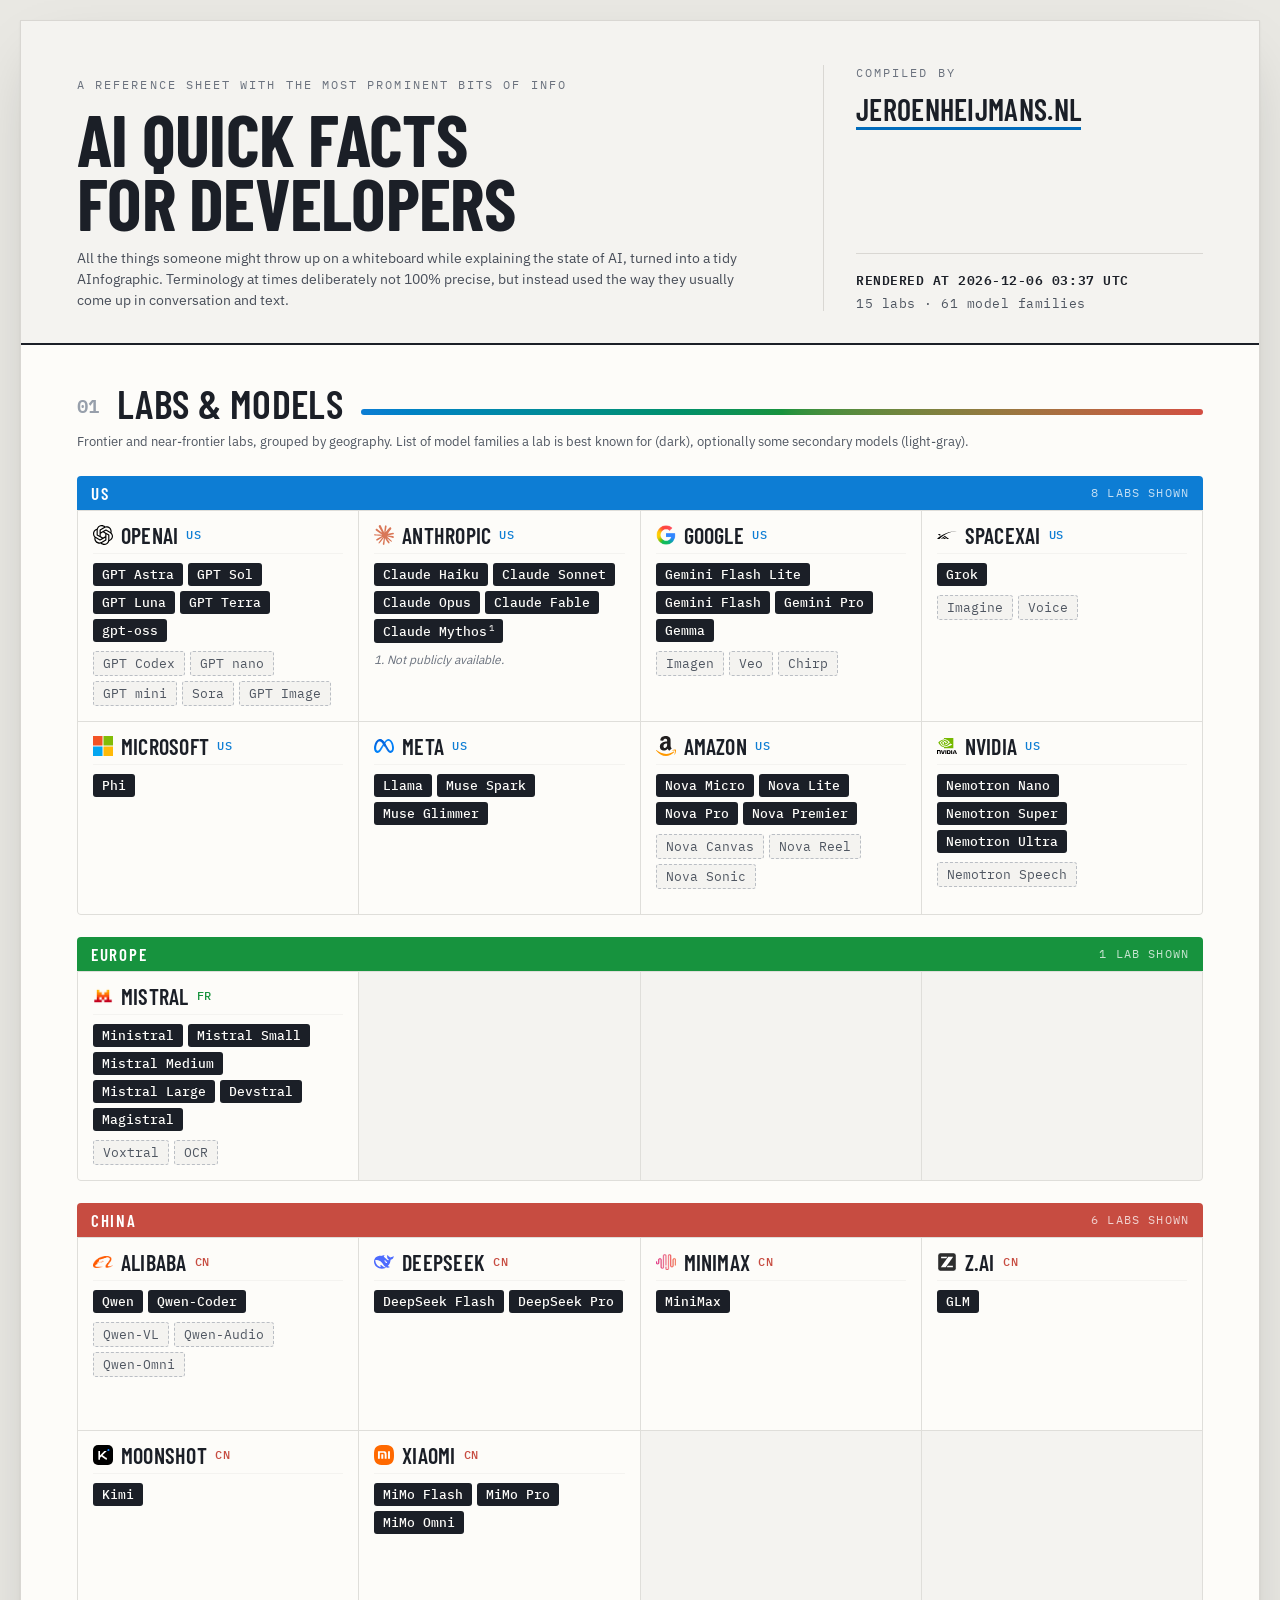
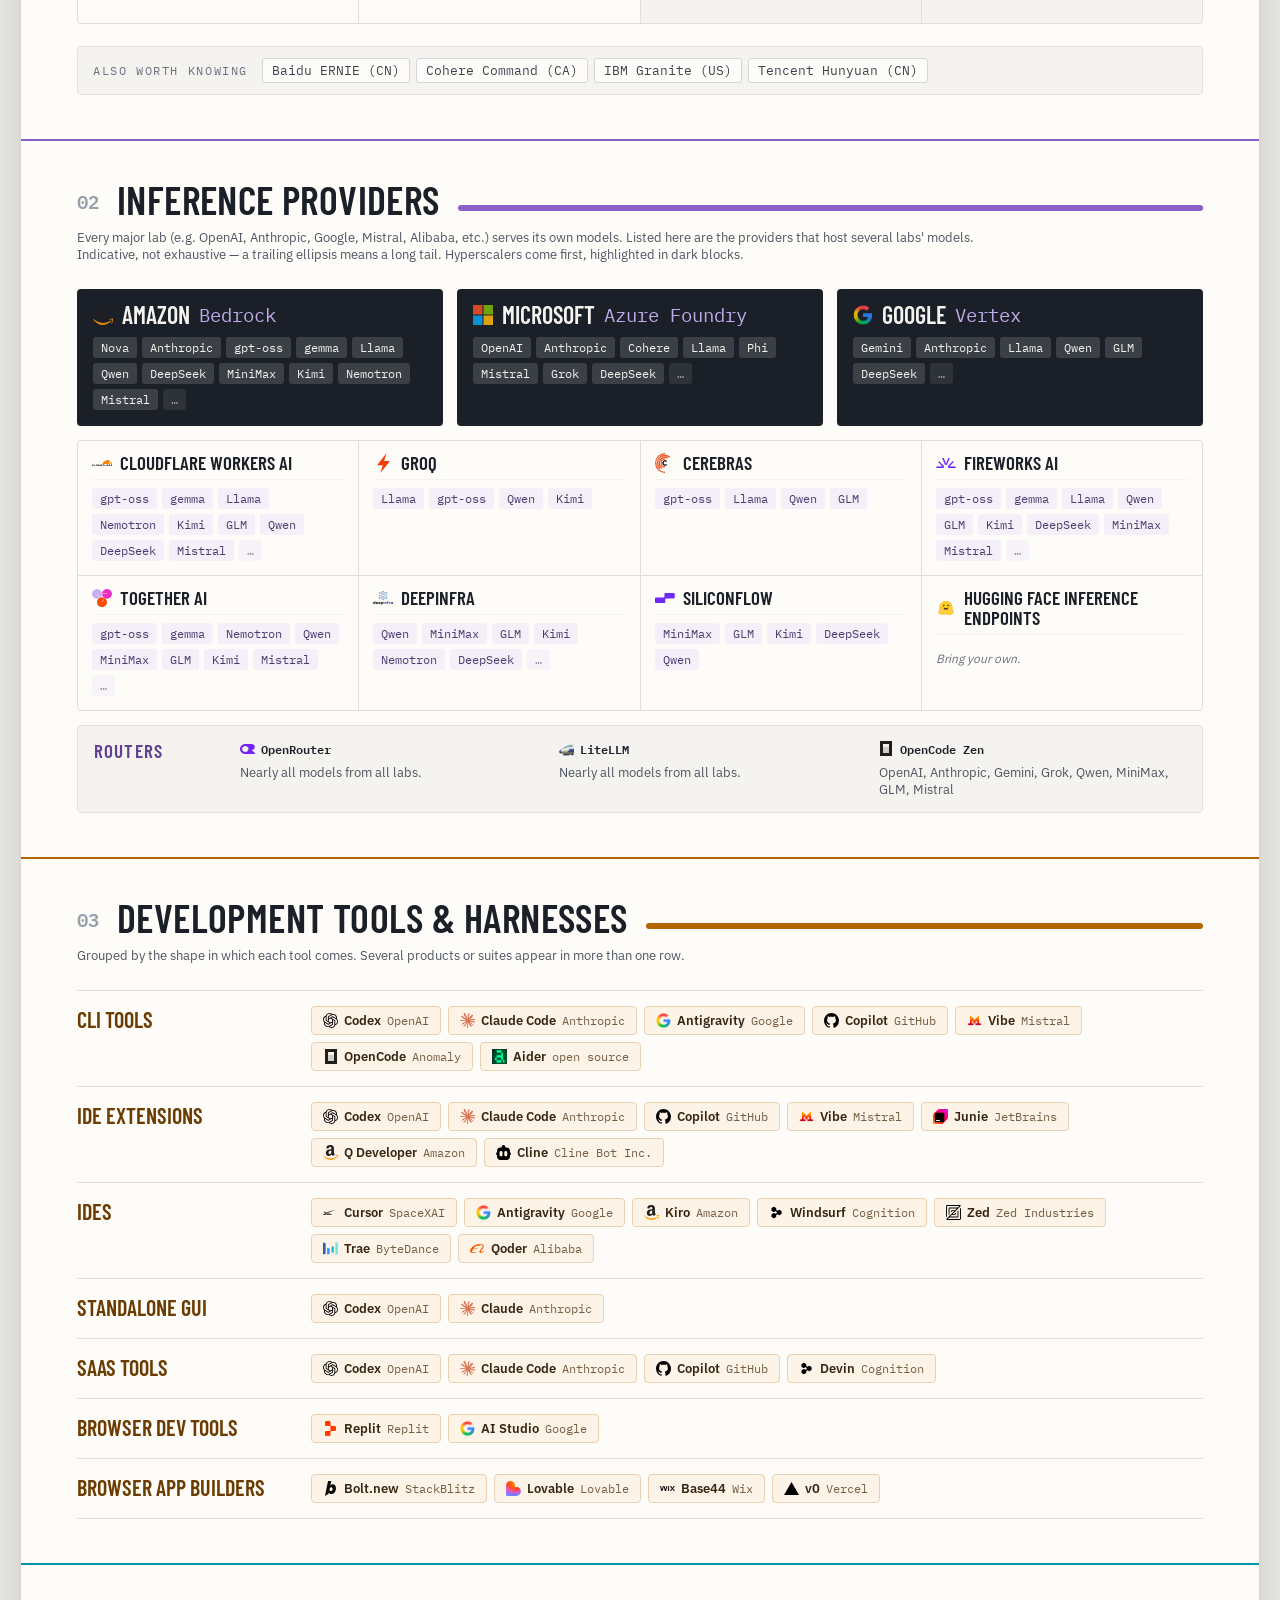
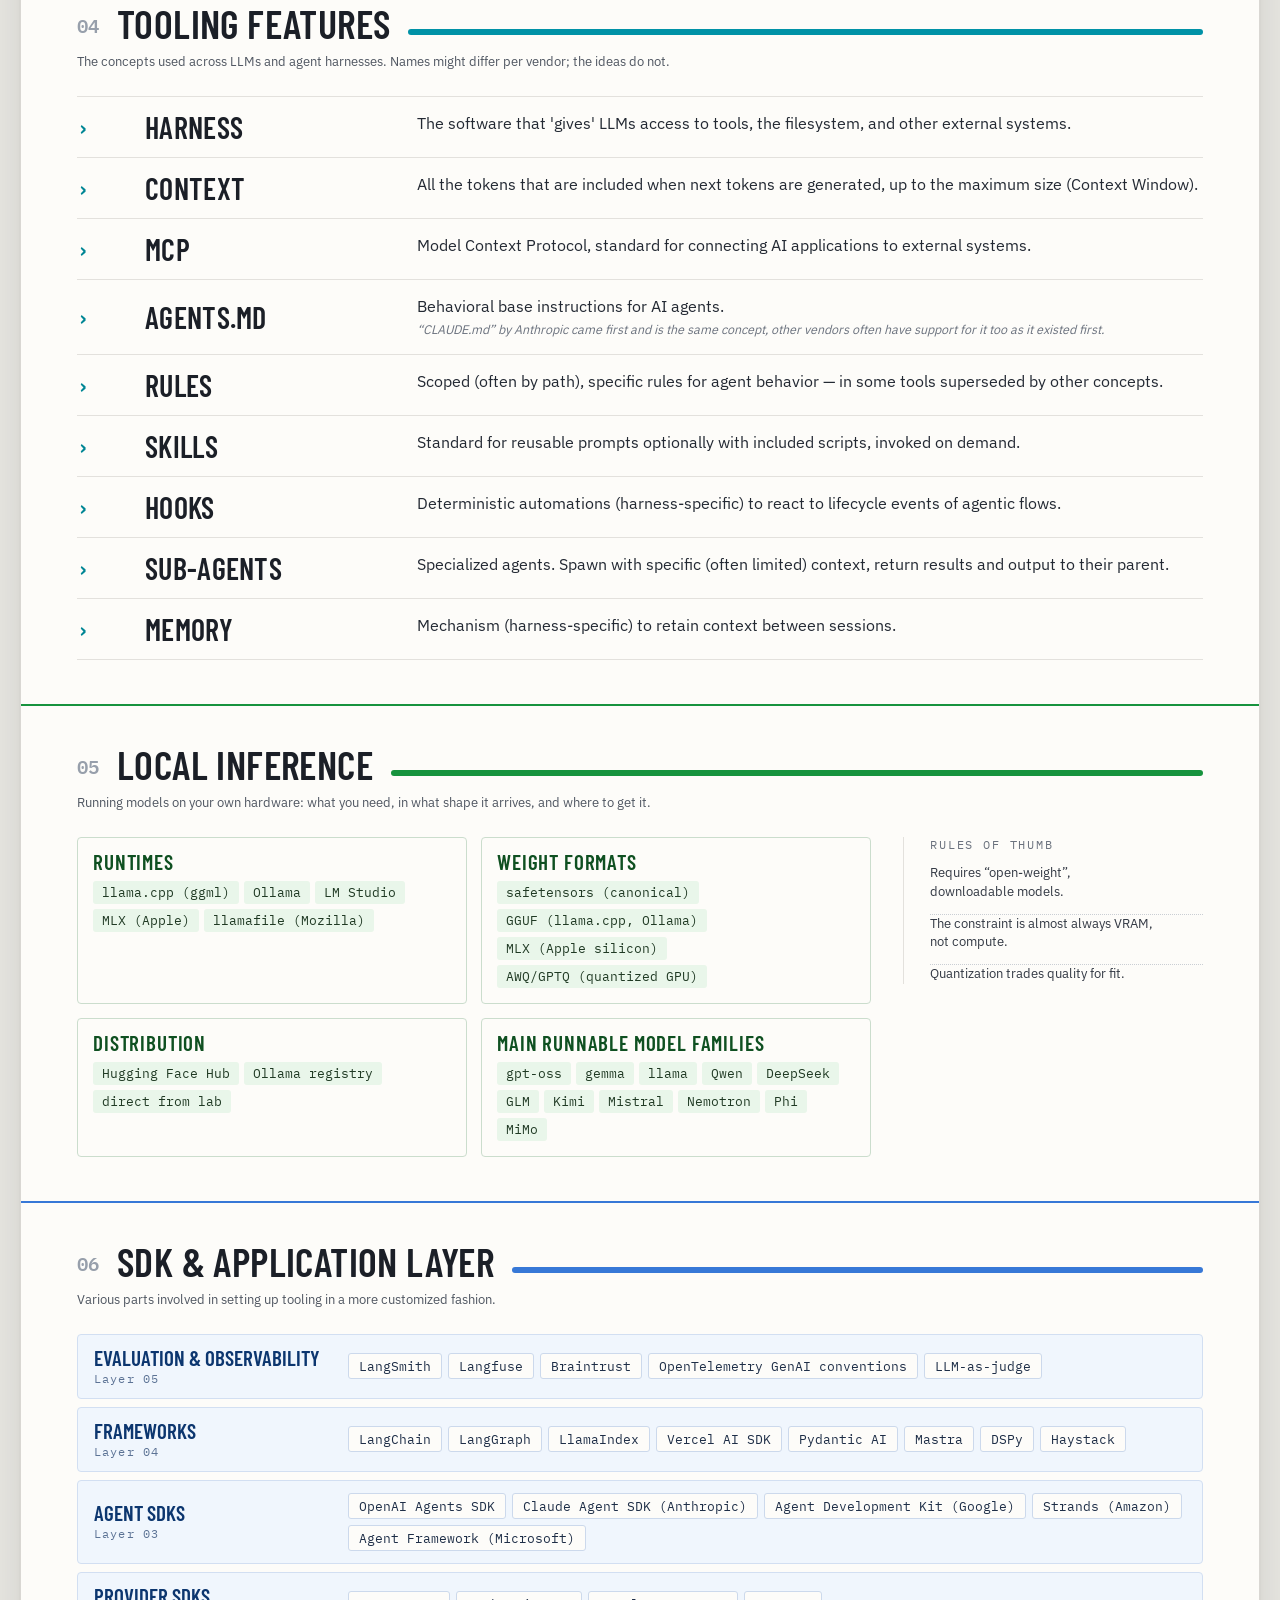
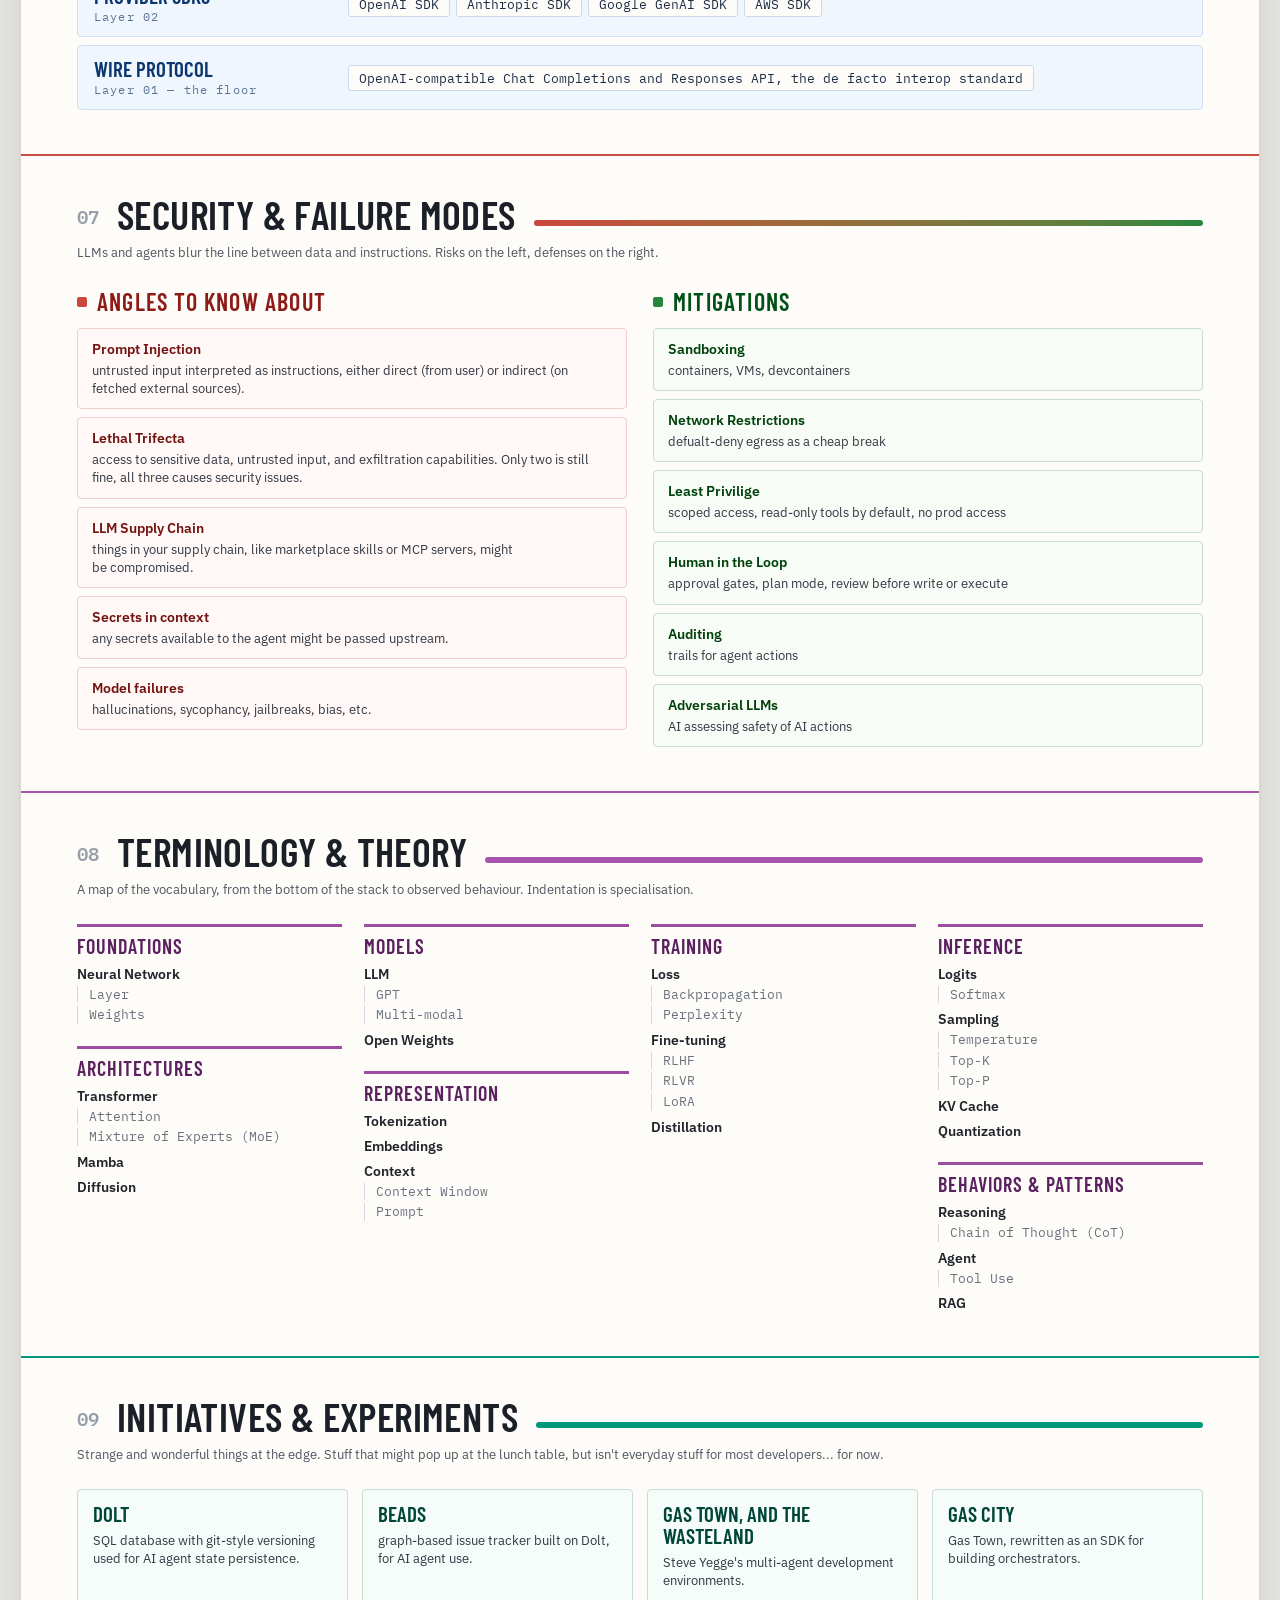
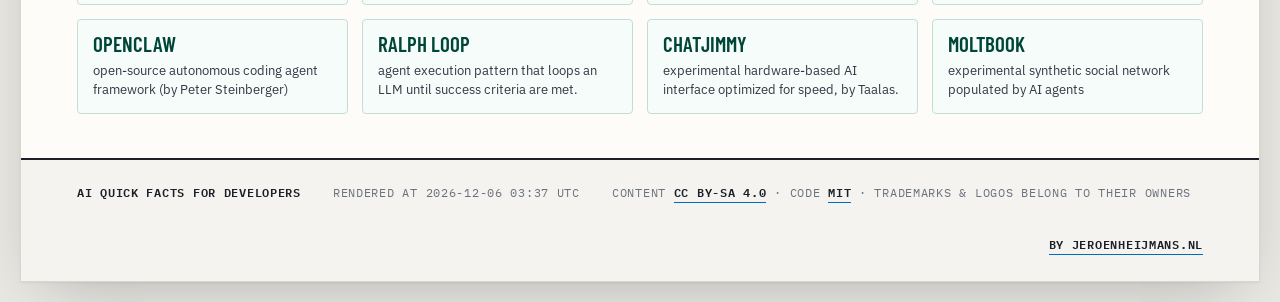
==== commit dcffc158: "various: assorti small improvements" ====
--- a/index.html
+++ b/index.html
@@ -17,7 +17,7 @@
     <div class="title-main">
       <p class="kicker">A reference sheet with the most prominent bits of info</p>
       <h1>AI Quick Facts<br>for Developers</h1>
-      <p class="dek">All the things a colleague might throw up on a whiteboard while explaining the state of AI, turned into a tidy AInfographic. Terminology at times deliberately not 100% precise: used how things are talked about the most.</p>
+      <p class="dek">All the things someone might throw up on a whiteboard while explaining the state of AI, turned into a tidy AInfographic. Terminology at times deliberately not 100% precise, but instead used the way they usually come up in conversation and text.</p>
     </div>
     <div class="title-side">
       <div class="title-side-top">
--- a/css/style.css
+++ b/css/style.css
@@ -242,6 +242,7 @@
 .panel {
   padding: 40px 56px 44px;
   border-top: 2px solid oklch(0.58 0.16 var(--accent, 250));
+  scroll-margin-top: 24px;
 }
 .panel--labs-and-models {
   border-top: none;
@@ -254,9 +255,18 @@
   margin-bottom: 6px;
 }
 
+.panel-head-link {
+  display: flex;
+  align-items: flex-end;
+  gap: 18px;
+  color: inherit;
+  text-decoration: none;
+}
+.panel-head-link:hover h2 { text-decoration: underline; }
+
 .panel-num {
   font-family: var(--font-mono);
-  font-size: 12.5px;
+  font-size: 19px;
   font-weight: 600;
   color: oklch(0.7 0.02 260);
 }
@@ -280,7 +290,7 @@
 }
 
 .panel-intro {
-  margin: 0 0 26px;
+  margin: 12px 0 26px;
   font-size: 13px;
   color: var(--ink-muted);
   max-width: 900px;
@@ -500,7 +510,7 @@
 }
 .hyperscaler-product {
   font-family: var(--font-mono);
-  font-size: 12.5px;
+  font-size: 19px;
   color: oklch(0.78 0.09 var(--hue-inference));
 }
 
@@ -614,8 +624,6 @@
   text-transform: uppercase;
   color: oklch(0.4 0.11 var(--hue-tools));
 }
-.tool-cat-tally { font-family: var(--font-mono); font-size: 11.5px; color: oklch(0.68 0.02 260); }
-
 .tool-chips { display: flex; flex-wrap: wrap; gap: 7px; }
 .tool-chip {
   display: inline-flex;
@@ -662,7 +670,14 @@
 .feature-footnote { font-size: 12.5px; font-style: italic; line-height: 1.4; color: var(--ink-faint); text-wrap: pretty; }
 
 @media (max-width: 760px) {
-  .feature-row { grid-template-columns: 1fr; gap: 4px; }
+  .feature-row {
+    grid-template-columns: auto 1fr;
+    grid-template-areas: "num term" "body body";
+    gap: 4px 10px;
+  }
+  .feature-num { grid-area: num; }
+  .feature-term { grid-area: term; }
+  .feature-body { grid-area: body; }
 }
 
 /* ---------- 05 Local Inference ---------- */
@@ -892,8 +907,16 @@
 /* ---------- General responsive fallback ---------- */
 
 @media (max-width: 640px) {
-  .title-block, .panel { padding-left: 22px; padding-right: 22px; }
+  .title-block, .panel { padding-top: 12px; padding-left: 22px; padding-right: 22px; gap: 22px; }
   .colophon { padding-left: 22px; padding-right: 22px; }
+}
+
+/* ---------- Tiniest viewport ---------- */
+
+@media (max-width: 400px) {
+  .page { padding: 5px; }
+  .title-block { padding-top: 10px; }
+  .lab-card { min-height: 0; }
 }
 
 /* ---------- Print ---------- */
